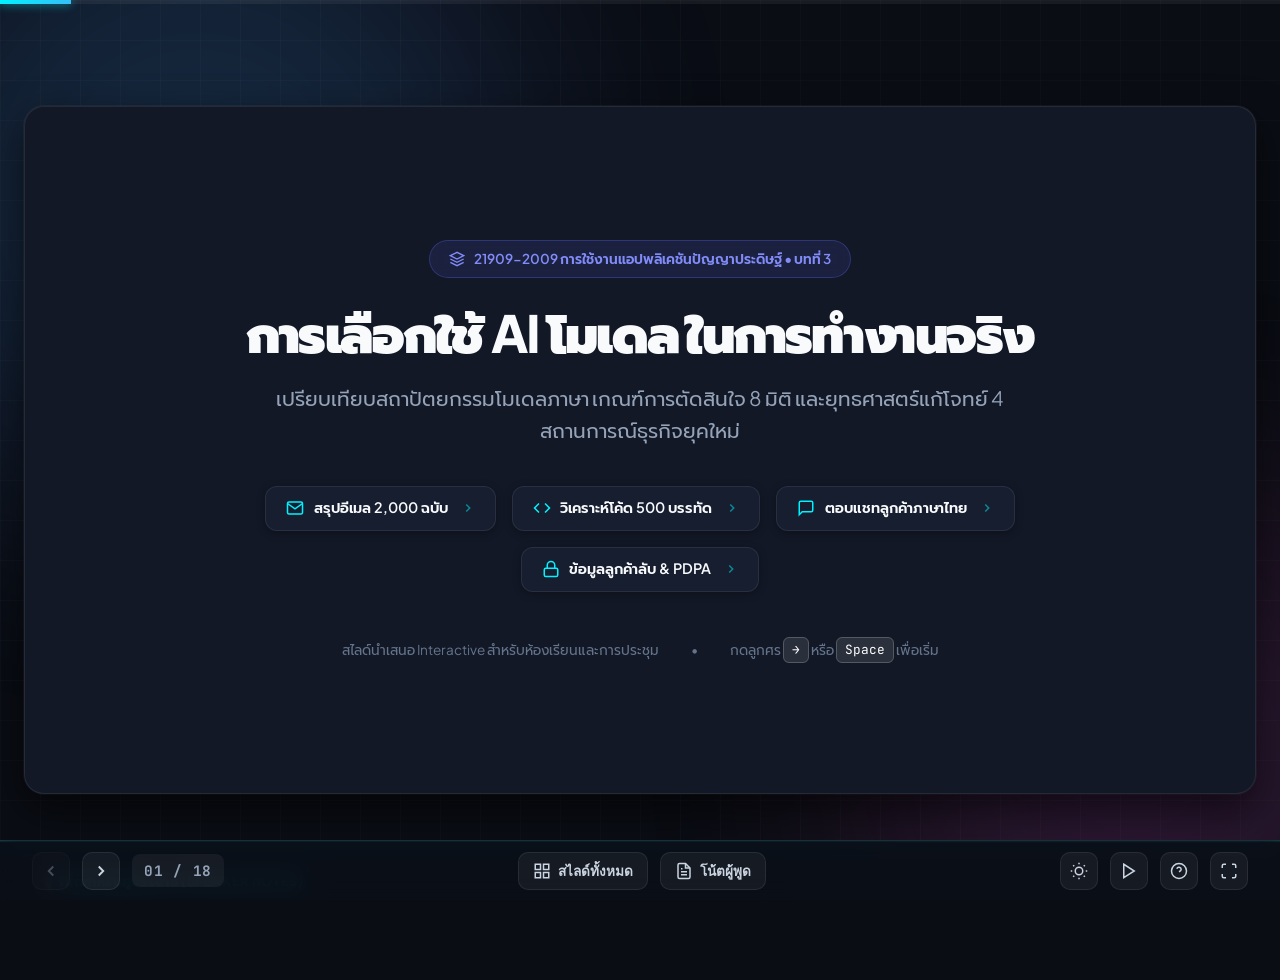
==== presentation_single_file.html @ 1f78af84 "Add files via upload" ====
﻿<!DOCTYPE html>
<html lang="th">
<head>
  <meta charset="UTF-8">
  <meta name="viewport" content="width=device-width, initial-scale=1.0">
  <title>การเลือกใช้ AI ในการทำงานจริง & สถาปัตยกรรมโมเดลภาษา | Interactive Presentation</title>
  
  <!-- Google Fonts: Plus Jakarta Sans, Prompt, Sarabun & JetBrains Mono -->
  <link rel="preconnect" href="https://fonts.googleapis.com">
  <link rel="preconnect" href="https://fonts.gstatic.com" crossorigin>
  <link href="https://fonts.googleapis.com/css2?family=JetBrains+Mono:wght@400;600;700&family=Plus+Jakarta+Sans:wght@400;500;600;700;800;900&family=Prompt:wght@300;400;500;600;700&family=Sarabun:wght@300;400;500;600;700&display=swap" rel="stylesheet">
  
  <!-- Stylesheet -->
  <style>
/* ==========================================================================
   Web Presentation: การเลือกใช้ AI ตามหลักการในสไลด์ & 4 สถานการณ์จริง
   Professional Modern UI/UX - 16:9 Aspect Ratio Presentation Engine
   ========================================================================== */

:root {
  /* Color Palette - Modern AI Tech / Obsidian Slate */
  --bg-primary: #0a0d14;
  --bg-surface: #121826;
  --bg-card: rgba(26, 34, 53, 0.7);
  --bg-card-hover: rgba(38, 48, 74, 0.85);
  --bg-glass: rgba(18, 24, 38, 0.75);
  --border-color: rgba(255, 255, 255, 0.08);
  --border-hover: rgba(56, 189, 248, 0.35);

  /* Brand Accents */
  --accent-cyan: #00f2fe;
  --accent-blue: #38bdf8;
  --accent-indigo: #6366f1;
  --accent-purple: #a855f7;
  --accent-emerald: #10b981;
  --accent-amber: #f59e0b;
  --accent-rose: #f43f5e;

  /* Gradients */
  --grad-cyan-blue: linear-gradient(135deg, #00f2fe 0%, #38bdf8 100%);
  --grad-blue-purple: linear-gradient(135deg, #38bdf8 0%, #a855f7 100%);
  --grad-purple-rose: linear-gradient(135deg, #a855f7 0%, #f43f5e 100%);
  --grad-emerald-cyan: linear-gradient(135deg, #10b981 0%, #00f2fe 100%);
  --grad-amber-rose: linear-gradient(135deg, #f59e0b 0%, #f43f5e 100%);

  /* Typography */
  --font-sans: 'Plus Jakarta Sans', 'Prompt', 'Sarabun', 'Leelawadee UI', -apple-system, BlinkMacSystemFont, 'Segoe UI', Roboto, sans-serif;
  --font-mono: 'JetBrains Mono', 'Fira Code', 'Cascadia Code', Consolas, monospace;

  /* Text Colors */
  --text-main: #f8fafc;
  --text-muted: #94a3b8;
  --text-dim: #64748b;
  --text-inverse: #0f172a;

  /* Shadows */
  --shadow-sm: 0 2px 8px rgba(0, 0, 0, 0.3);
  --shadow-md: 0 8px 24px rgba(0, 0, 0, 0.4);
  --shadow-lg: 0 16px 40px rgba(0, 0, 0, 0.6);
  --glow-cyan: 0 0 30px rgba(0, 242, 254, 0.25);
  --glow-purple: 0 0 30px rgba(168, 85, 247, 0.25);

  /* Transitions */
  --trans-fast: 0.18s ease;
  --trans-normal: 0.3s cubic-bezier(0.16, 1, 0.3, 1);
  --trans-slide: 0.5s cubic-bezier(0.2, 0.8, 0.2, 1);

  /* Dimensions */
  --slide-max-width: 1440px;
  --slide-aspect-ratio: 16 / 9;
}

/* Light Theme Variables (Optional / Adaptable) */
[data-theme="light"] {
  --bg-primary: #f1f5f9;
  --bg-surface: #ffffff;
  --bg-card: rgba(255, 255, 255, 0.85);
  --bg-card-hover: rgba(248, 250, 252, 1);
  --bg-glass: rgba(255, 255, 255, 0.9);
  --border-color: rgba(0, 0, 0, 0.08);
  --border-hover: rgba(14, 165, 233, 0.5);
  --text-main: #0f172a;
  --text-muted: #475569;
  --text-dim: #94a3b8;
  --text-inverse: #ffffff;
  --shadow-md: 0 8px 24px rgba(15, 23, 42, 0.08);
}

/* Base Reset */
*, *::before, *::after {
  box-sizing: border-box;
  margin: 0;
  padding: 0;
}

html, body {
  width: 100%;
  height: 100%;
  overflow: hidden;
  background-color: var(--bg-primary);
  color: var(--text-main);
  font-family: var(--font-sans);
  line-height: 1.5;
  -webkit-font-smoothing: antialiased;
  -moz-osx-font-smoothing: grayscale;
}

/* Background Ambient Glow & Grid */
.bg-ambient {
  position: fixed;
  inset: 0;
  pointer-events: none;
  z-index: 0;
  overflow: hidden;
}

.ambient-orb {
  position: absolute;
  border-radius: 50%;
  filter: blur(120px);
  opacity: 0.18;
  animation: floatOrb 25s infinite alternate ease-in-out;
}

.ambient-orb-1 {
  width: 650px;
  height: 650px;
  background: radial-gradient(circle, #38bdf8, #6366f1);
  top: -15%;
  left: -10%;
}

.ambient-orb-2 {
  width: 550px;
  height: 550px;
  background: radial-gradient(circle, #a855f7, #f43f5e);
  bottom: -15%;
  right: -10%;
  animation-delay: -10s;
}

.bg-grid-overlay {
  position: absolute;
  inset: 0;
  background-size: 40px 40px;
  background-image: 
    linear-gradient(to right, rgba(255, 255, 255, 0.02) 1px, transparent 1px),
    linear-gradient(to bottom, rgba(255, 255, 255, 0.02) 1px, transparent 1px);
}

@keyframes floatOrb {
  0% { transform: translate(0, 0) scale(1); }
  50% { transform: translate(60px, 40px) scale(1.08); }
  100% { transform: translate(-40px, 60px) scale(0.95); }
}

/* Top Progress Bar */
.presentation-progress-container {
  position: fixed;
  top: 0;
  left: 0;
  right: 0;
  height: 4px;
  background: rgba(255, 255, 255, 0.06);
  z-index: 100;
}

.presentation-progress-bar {
  height: 100%;
  width: 0%;
  background: var(--grad-cyan-blue);
  box-shadow: 0 0 10px rgba(0, 242, 254, 0.7);
  transition: width var(--trans-slide);
}

/* Presentation Container (16:9 Viewport Fitting) */
.presentation-viewport {
  position: relative;
  width: 100vw;
  height: 100vh;
  display: flex;
  align-items: center;
  justify-content: center;
  z-index: 10;
  padding: 1.5rem;
}

.slides-wrapper {
  position: relative;
  width: min(100%, calc((100vh - 3.5rem) * 16 / 9));
  max-width: var(--slide-max-width);
  height: min(100%, calc((100vw - 3.5rem) * 9 / 16));
  aspect-ratio: var(--slide-aspect-ratio);
  background: var(--bg-surface);
  border: 1px solid var(--border-color);
  border-radius: 20px;
  box-shadow: var(--shadow-lg), 0 0 0 1px rgba(255, 255, 255, 0.05);
  overflow: hidden;
  display: flex;
  flex-direction: column;
}

/* Slide Base Style */
.slide {
  position: absolute;
  inset: 0;
  padding: 3rem 4rem 4.5rem;
  display: flex;
  flex-direction: column;
  opacity: 0;
  visibility: hidden;
  transform: translateX(50px) scale(0.98);
  transition: opacity var(--trans-slide), transform var(--trans-slide), visibility var(--trans-slide);
  overflow-y: auto;
  overflow-x: hidden;
}

.slide::-webkit-scrollbar {
  width: 6px;
}
.slide::-webkit-scrollbar-thumb {
  background: rgba(255, 255, 255, 0.15);
  border-radius: 4px;
}

.slide.active {
  opacity: 1;
  visibility: visible;
  transform: translateX(0) scale(1);
  z-index: 5;
}

.slide.prev {
  opacity: 0;
  visibility: hidden;
  transform: translateX(-50px) scale(0.98);
}

/* Slide Header & Titles */
.slide-header {
  margin-bottom: 2rem;
  display: flex;
  align-items: flex-start;
  justify-content: space-between;
  gap: 1.5rem;
  position: relative;
  flex-shrink: 0;
}

.slide-badge-category {
  display: inline-flex;
  align-items: center;
  gap: 0.5rem;
  padding: 0.35rem 0.85rem;
  background: rgba(56, 189, 248, 0.1);
  border: 1px solid rgba(56, 189, 248, 0.25);
  border-radius: 9999px;
  color: var(--accent-cyan);
  font-size: 0.78rem;
  font-weight: 600;
  letter-spacing: 0.05em;
  text-transform: uppercase;
  margin-bottom: 0.6rem;
}

.slide-title {
  font-size: 2.1rem;
  font-weight: 800;
  letter-spacing: -0.02em;
  color: #ffffff;
  line-height: 1.25;
}

.slide-title .gradient-text {
  background: var(--grad-cyan-blue);
  -webkit-background-clip: text;
  -webkit-text-fill-color: transparent;
}

.slide-subtitle {
  font-size: 1rem;
  color: var(--text-muted);
  margin-top: 0.4rem;
  font-weight: 400;
}

.slide-body {
  flex: 1;
  display: flex;
  flex-direction: column;
  justify-content: center;
  position: relative;
  min-height: 0;
}

/* ==========================================================================
   Slide 1: Hero / Title Slide
   ========================================================================== */
.slide-hero {
  justify-content: center;
  align-items: center;
  text-align: center;
  padding: 4rem;
}

.hero-pill-badge {
  display: inline-flex;
  align-items: center;
  gap: 0.6rem;
  padding: 0.5rem 1.2rem;
  background: rgba(99, 102, 241, 0.12);
  border: 1px solid rgba(99, 102, 241, 0.3);
  border-radius: 9999px;
  color: #818cf8;
  font-size: 0.85rem;
  font-weight: 600;
  margin-bottom: 1.5rem;
  backdrop-filter: blur(8px);
}

.hero-title {
  font-size: 3.2rem;
  font-weight: 900;
  line-height: 1.18;
  letter-spacing: -0.03em;
  margin-bottom: 1.2rem;
  max-width: 950px;
}

.hero-subtitle {
  font-size: 1.25rem;
  color: var(--text-muted);
  max-width: 780px;
  margin-bottom: 2.5rem;
  line-height: 1.6;
}

.hero-scenarios-strip {
  display: flex;
  flex-wrap: wrap;
  justify-content: center;
  gap: 1rem;
  margin-bottom: 3rem;
  max-width: 900px;
}

.hero-scenario-chip {
  display: flex;
  align-items: center;
  gap: 0.6rem;
  padding: 0.65rem 1.25rem;
  background: var(--bg-card);
  border: 1px solid var(--border-color);
  border-radius: 12px;
  font-family: inherit;
  font-size: 0.9rem;
  font-weight: 600;
  color: var(--text-main);
  box-shadow: var(--shadow-sm);
  transition: all var(--trans-fast);
  cursor: pointer;
  text-decoration: none;
  outline: none;
}

.hero-scenario-chip:hover {
  transform: translateY(-3px);
  border-color: var(--accent-cyan);
  box-shadow: var(--shadow-md), 0 0 20px rgba(56, 189, 248, 0.25);
  background: var(--bg-card-hover);
}

.hero-scenario-chip:active {
  transform: translateY(-1px) scale(0.98);
}

.hero-scenario-chip svg {
  width: 18px;
  height: 18px;
  color: var(--accent-cyan);
  flex-shrink: 0;
}

.hero-scenario-chip .chip-arrow {
  width: 14px;
  height: 14px;
  opacity: 0.5;
  transition: transform var(--trans-fast), opacity var(--trans-fast);
  margin-left: 0.2rem;
}

.hero-scenario-chip:hover .chip-arrow {
  opacity: 1;
  transform: translateX(3px);
}

.hero-meta {
  display: flex;
  align-items: center;
  gap: 2rem;
  font-size: 0.85rem;
  color: var(--text-dim);
}

/* ==========================================================================
   Slide 2: Practitioner Dilemma
   ========================================================================== */
.dilemma-grid {
  display: grid;
  grid-template-columns: 1fr 1fr;
  gap: 2rem;
  align-items: stretch;
}

.dilemma-card {
  background: var(--bg-card);
  border: 1px solid var(--border-color);
  border-radius: 16px;
  padding: 2rem;
  display: flex;
  flex-direction: column;
  justify-content: space-between;
}

.dilemma-quote-box {
  background: linear-gradient(145deg, rgba(30, 41, 59, 0.7), rgba(15, 23, 42, 0.9));
  border-left: 4px solid var(--accent-cyan);
  padding: 1.5rem 1.8rem;
  border-radius: 0 14px 14px 0;
  margin: 1rem 0;
  font-size: 1.15rem;
  font-weight: 500;
  color: #e2e8f0;
  font-style: italic;
}

.risk-list {
  display: flex;
  flex-direction: column;
  gap: 1rem;
}

.risk-item {
  display: flex;
  align-items: flex-start;
  gap: 1rem;
  padding: 0.85rem 1rem;
  background: rgba(244, 63, 94, 0.08);
  border: 1px solid rgba(244, 63, 94, 0.2);
  border-radius: 12px;
}

.risk-item .risk-icon {
  color: var(--accent-rose);
  font-size: 1.25rem;
  flex-shrink: 0;
}

/* ==========================================================================
   Slide 3: 4 Challenge Cards Grid
   ========================================================================== */
.challenges-grid {
  display: grid;
  grid-template-columns: repeat(4, 1fr);
  gap: 1.25rem;
  height: 100%;
}

.challenge-card {
  background: var(--bg-card);
  border: 1px solid var(--border-color);
  border-radius: 16px;
  padding: 1.6rem 1.4rem;
  display: flex;
  flex-direction: column;
  position: relative;
  overflow: hidden;
  transition: all var(--trans-normal);
  cursor: pointer;
}

.challenge-card::before {
  content: '';
  position: absolute;
  top: 0;
  left: 0;
  right: 0;
  height: 4px;
}

.challenge-card.c-email::before { background: var(--grad-cyan-blue); }
.challenge-card.c-code::before { background: var(--grad-purple-rose); }
.challenge-card.c-thai::before { background: var(--grad-emerald-cyan); }
.challenge-card.c-secret::before { background: var(--grad-amber-rose); }

.challenge-card:hover {
  transform: translateY(-6px);
  border-color: var(--border-hover);
  box-shadow: var(--shadow-md);
}

.challenge-icon-box {
  width: 48px;
  height: 48px;
  border-radius: 12px;
  display: flex;
  align-items: center;
  justify-content: center;
  margin-bottom: 1.2rem;
}

.c-email .challenge-icon-box { background: rgba(56, 189, 248, 0.15); color: var(--accent-cyan); }
.c-code .challenge-icon-box { background: rgba(168, 85, 247, 0.15); color: var(--accent-purple); }
.c-thai .challenge-icon-box { background: rgba(16, 185, 129, 0.15); color: var(--accent-emerald); }
.c-secret .challenge-icon-box { background: rgba(245, 158, 11, 0.15); color: var(--accent-amber); }

.challenge-num {
  font-size: 0.75rem;
  font-weight: 700;
  letter-spacing: 0.1em;
  color: var(--text-dim);
  text-transform: uppercase;
  margin-bottom: 0.3rem;
}

.challenge-title {
  font-size: 1.2rem;
  font-weight: 700;
  color: #ffffff;
  margin-bottom: 0.8rem;
  line-height: 1.35;
}

.challenge-body-text {
  font-size: 0.88rem;
  color: var(--text-muted);
  line-height: 1.5;
  margin-bottom: 1.2rem;
  flex: 1;
}

.challenge-tags {
  display: flex;
  flex-wrap: wrap;
  gap: 0.4rem;
}

.tag-badge {
  font-size: 0.72rem;
  padding: 0.25rem 0.6rem;
  border-radius: 6px;
  background: rgba(255, 255, 255, 0.05);
  color: #cbd5e1;
  font-weight: 500;
}

/* ==========================================================================
   Slide 4 & 7: Market Map & Table
   ========================================================================== */
.table-container {
  width: 100%;
  background: var(--bg-card);
  border: 1px solid var(--border-color);
  border-radius: 16px;
  overflow: hidden;
  box-shadow: var(--shadow-sm);
}

.presentation-table {
  width: 100%;
  border-collapse: collapse;
  text-align: left;
  font-size: 0.92rem;
}

.presentation-table th {
  background: rgba(15, 23, 42, 0.95);
  color: var(--text-muted);
  font-weight: 600;
  padding: 1rem 1.4rem;
  border-bottom: 1px solid var(--border-color);
  text-transform: uppercase;
  font-size: 0.78rem;
  letter-spacing: 0.05em;
}

.presentation-table td {
  padding: 0.95rem 1.4rem;
  border-bottom: 1px solid rgba(255, 255, 255, 0.04);
  color: #cbd5e1;
}

.presentation-table tr:last-child td {
  border-bottom: none;
}

.presentation-table tr:hover td {
  background: rgba(255, 255, 255, 0.02);
}

.provider-cell {
  display: flex;
  align-items: center;
  gap: 0.75rem;
  font-weight: 700;
  color: #ffffff;
}

.provider-badge {
  padding: 0.2rem 0.55rem;
  border-radius: 6px;
  font-size: 0.75rem;
  font-weight: 600;
}

/* ==========================================================================
   Slide 5: Open vs Closed Models
   ========================================================================== */
.vs-grid {
  display: grid;
  grid-template-columns: 1fr 1fr;
  gap: 2rem;
}

.vs-card {
  background: var(--bg-card);
  border: 1px solid var(--border-color);
  border-radius: 16px;
  padding: 2rem;
  display: flex;
  flex-direction: column;
  position: relative;
}

.vs-card.closed {
  border-top: 4px solid var(--accent-blue);
}

.vs-card.open {
  border-top: 4px solid var(--accent-emerald);
}

.vs-card-header {
  display: flex;
  align-items: center;
  justify-content: space-between;
  margin-bottom: 1.5rem;
}

.vs-card-title {
  font-size: 1.4rem;
  font-weight: 700;
  color: #ffffff;
}

.vs-card-desc {
  font-size: 0.92rem;
  color: var(--text-muted);
  margin-bottom: 1.5rem;
  line-height: 1.5;
}

.feature-list {
  display: flex;
  flex-direction: column;
  gap: 0.8rem;
  margin-bottom: 1.5rem;
}

.feature-item {
  display: flex;
  align-items: flex-start;
  gap: 0.75rem;
  font-size: 0.88rem;
  color: #cbd5e1;
}

.feature-item.pro svg { color: var(--accent-emerald); }
.feature-item.con svg { color: var(--accent-rose); }

/* ==========================================================================
   Slide 6: 3-Tier Strategy
   ========================================================================== */
.tiers-container {
  display: grid;
  grid-template-columns: repeat(3, 1fr);
  gap: 1.5rem;
  margin-bottom: 1.5rem;
}

.tier-card {
  background: var(--bg-card);
  border: 1px solid var(--border-color);
  border-radius: 16px;
  padding: 1.8rem 1.5rem;
  display: flex;
  flex-direction: column;
  position: relative;
  transition: transform var(--trans-normal);
}

.tier-card:hover {
  transform: translateY(-4px);
  border-color: var(--border-hover);
}

.tier-badge {
  display: inline-block;
  align-self: flex-start;
  padding: 0.3rem 0.8rem;
  border-radius: 9999px;
  font-size: 0.78rem;
  font-weight: 700;
  margin-bottom: 1rem;
}

.tier-flagship .tier-badge { background: rgba(244, 63, 94, 0.15); color: var(--accent-rose); border: 1px solid rgba(244, 63, 94, 0.3); }
.tier-balanced .tier-badge { background: rgba(56, 189, 248, 0.15); color: var(--accent-blue); border: 1px solid rgba(56, 189, 248, 0.3); }
.tier-fast .tier-badge { background: rgba(16, 185, 129, 0.15); color: var(--accent-emerald); border: 1px solid rgba(16, 185, 129, 0.3); }

.tier-name {
  font-size: 1.35rem;
  font-weight: 800;
  color: #ffffff;
  margin-bottom: 0.6rem;
}

.tier-target {
  font-size: 0.9rem;
  color: var(--text-muted);
  margin-bottom: 1.2rem;
  line-height: 1.4;
}

.tier-metric-box {
  background: rgba(0, 0, 0, 0.25);
  border-radius: 10px;
  padding: 0.85rem;
  margin-bottom: 1rem;
  font-size: 0.82rem;
}

.tier-metric-row {
  display: flex;
  justify-content: space-between;
  margin-bottom: 0.4rem;
}
.tier-metric-row:last-child { margin-bottom: 0; }
.tier-metric-row .label { color: var(--text-dim); }
.tier-metric-row .val { font-weight: 600; color: #ffffff; }

.golden-rule-banner {
  background: linear-gradient(90deg, rgba(56, 189, 248, 0.1), rgba(168, 85, 247, 0.1));
  border: 1px solid rgba(56, 189, 248, 0.3);
  border-radius: 12px;
  padding: 1.1rem 1.6rem;
  display: flex;
  align-items: center;
  justify-content: space-between;
  gap: 1.5rem;
}

.golden-rule-text {
  font-size: 1.05rem;
  font-weight: 600;
  color: #ffffff;
}

.golden-rule-stat {
  display: flex;
  align-items: center;
  gap: 0.6rem;
  font-size: 1.4rem;
  font-weight: 800;
  color: var(--accent-emerald);
}

/* ==========================================================================
   Slide 9: Transformer Architecture & Thai Tokenizer
   ========================================================================== */
.arch-grid {
  display: grid;
  grid-template-columns: 1.1fr 0.9fr;
  gap: 2rem;
  align-items: center;
}

.arch-steps-container {
  display: flex;
  flex-direction: column;
  gap: 0.8rem;
}

.arch-step-item {
  display: flex;
  align-items: center;
  gap: 1.2rem;
  background: var(--bg-card);
  border: 1px solid var(--border-color);
  border-radius: 12px;
  padding: 0.9rem 1.2rem;
  transition: all var(--trans-fast);
}

.arch-step-item:hover {
  border-color: var(--accent-cyan);
  background: rgba(56, 189, 248, 0.05);
}

.arch-step-num {
  width: 32px;
  height: 32px;
  border-radius: 8px;
  background: rgba(56, 189, 248, 0.15);
  color: var(--accent-cyan);
  display: flex;
  align-items: center;
  justify-content: center;
  font-weight: 700;
  font-size: 0.85rem;
}

.arch-step-content h4 {
  font-size: 0.95rem;
  font-weight: 700;
  color: #ffffff;
}

.arch-step-content p {
  font-size: 0.82rem;
  color: var(--text-muted);
}

.tokenizer-demo-box {
  background: var(--bg-card);
  border: 1px solid var(--border-color);
  border-radius: 16px;
  padding: 1.8rem;
  display: flex;
  flex-direction: column;
  gap: 1.2rem;
}

.token-visual-compare {
  display: flex;
  flex-direction: column;
  gap: 1rem;
}

.token-row {
  background: rgba(0, 0, 0, 0.3);
  border-radius: 10px;
  padding: 1rem;
}

.token-label {
  font-size: 0.8rem;
  font-weight: 600;
  color: var(--text-dim);
  margin-bottom: 0.5rem;
  display: flex;
  justify-content: space-between;
}

.token-chips {
  display: flex;
  flex-wrap: wrap;
  gap: 0.35rem;
}

.t-chip {
  padding: 0.25rem 0.55rem;
  border-radius: 6px;
  font-size: 0.82rem;
  font-family: var(--font-mono);
  font-weight: 600;
}

.t-en { background: rgba(56, 189, 248, 0.2); color: #7dd3fc; border: 1px solid rgba(56, 189, 248, 0.4); }
.t-th { background: rgba(244, 63, 94, 0.2); color: #fda4af; border: 1px solid rgba(244, 63, 94, 0.4); }

/* ==========================================================================
   Slide 10: MoE & Reasoning
   ========================================================================== */
.tech-duo-grid {
  display: grid;
  grid-template-columns: 1fr 1fr;
  gap: 2rem;
}

.tech-duo-card {
  background: var(--bg-card);
  border: 1px solid var(--border-color);
  border-radius: 16px;
  padding: 2rem;
  display: flex;
  flex-direction: column;
}

.tech-duo-title {
  display: flex;
  align-items: center;
  gap: 0.75rem;
  font-size: 1.3rem;
  font-weight: 700;
  color: #ffffff;
  margin-bottom: 0.8rem;
}

.tech-duo-desc {
  font-size: 0.9rem;
  color: var(--text-muted);
  line-height: 1.5;
  margin-bottom: 1.5rem;
}

.moe-diagram {
  background: rgba(0, 0, 0, 0.3);
  border-radius: 12px;
  padding: 1.2rem;
  display: flex;
  flex-direction: column;
  align-items: center;
  gap: 0.8rem;
  margin-bottom: 1.2rem;
}

.expert-pool {
  display: grid;
  grid-template-columns: repeat(4, 1fr);
  gap: 0.6rem;
  width: 100%;
}

.expert-node {
  background: rgba(255, 255, 255, 0.05);
  border: 1px solid var(--border-color);
  border-radius: 8px;
  padding: 0.6rem;
  text-align: center;
  font-size: 0.75rem;
  color: var(--text-muted);
  transition: all var(--trans-fast);
}

.expert-node.active-expert {
  background: rgba(16, 185, 129, 0.2);
  border-color: var(--accent-emerald);
  color: #6ee7b7;
  font-weight: 700;
}

/* ==========================================================================
   Slide 11: 8 Evaluation Criteria Grid
   ========================================================================== */
.criteria-8-grid {
  display: grid;
  grid-template-columns: repeat(4, 1fr);
  gap: 1.1rem;
}

.criteria-card {
  background: var(--bg-card);
  border: 1px solid var(--border-color);
  border-radius: 14px;
  padding: 1.3rem;
  display: flex;
  flex-direction: column;
  transition: all var(--trans-fast);
}

.criteria-card:hover {
  transform: translateY(-3px);
  border-color: var(--accent-cyan);
}

.criteria-header {
  display: flex;
  align-items: center;
  gap: 0.6rem;
  margin-bottom: 0.6rem;
}

.criteria-num {
  width: 24px;
  height: 24px;
  border-radius: 6px;
  background: var(--grad-cyan-blue);
  color: var(--text-inverse);
  display: flex;
  align-items: center;
  justify-content: center;
  font-size: 0.75rem;
  font-weight: 800;
  flex-shrink: 0;
}

.criteria-title {
  font-size: 0.95rem;
  font-weight: 700;
  color: #ffffff;
}

.criteria-detail {
  font-size: 0.82rem;
  color: var(--text-muted);
  line-height: 1.45;
}

/* ==========================================================================
   Slides 12 - 15: Deep Dive Solution Slides (The 4 Challenges)
   ========================================================================== */
.solution-layout {
  display: grid;
  grid-template-columns: 1fr 1fr;
  gap: 2rem;
  height: 100%;
  align-items: stretch;
}

.solution-left-card {
  background: var(--bg-card);
  border: 1px solid var(--border-color);
  border-radius: 18px;
  padding: 2.2rem;
  display: flex;
  flex-direction: column;
  justify-content: space-between;
}

.solution-right-card {
  background: rgba(18, 24, 38, 0.85);
  border: 1px solid var(--border-color);
  border-radius: 18px;
  padding: 2.2rem;
  display: flex;
  flex-direction: column;
  justify-content: space-between;
}

.challenge-problem-box {
  background: rgba(244, 63, 94, 0.08);
  border-left: 4px solid var(--accent-rose);
  padding: 1rem 1.25rem;
  border-radius: 0 10px 10px 0;
  margin-bottom: 1.5rem;
  font-size: 0.92rem;
  color: #fda4af;
}

.winner-recommendation-box {
  background: linear-gradient(135deg, rgba(16, 185, 129, 0.12), rgba(6, 78, 59, 0.2));
  border: 1px solid rgba(16, 185, 129, 0.35);
  border-radius: 14px;
  padding: 1.4rem;
  margin-bottom: 1.5rem;
}

.winner-header {
  display: flex;
  align-items: center;
  justify-content: space-between;
  margin-bottom: 0.5rem;
}

.winner-badge {
  background: var(--accent-emerald);
  color: #022c22;
  font-size: 0.72rem;
  font-weight: 800;
  padding: 0.2rem 0.6rem;
  border-radius: 4px;
  letter-spacing: 0.05em;
  text-transform: uppercase;
}

.winner-model-name {
  font-size: 1.45rem;
  font-weight: 800;
  color: #ffffff;
}

.solution-criteria-checks {
  display: flex;
  flex-direction: column;
  gap: 0.75rem;
}

.crit-check-item {
  display: flex;
  align-items: flex-start;
  gap: 0.75rem;
  font-size: 0.88rem;
  color: #cbd5e1;
}

.crit-check-item svg {
  color: var(--accent-emerald);
  flex-shrink: 0;
  margin-top: 0.15rem;
}

.cost-comparison-visual {
  background: rgba(0, 0, 0, 0.3);
  border-radius: 14px;
  padding: 1.2rem;
  display: flex;
  flex-direction: column;
  gap: 1rem;
}

.cost-bar-row {
  display: flex;
  flex-direction: column;
  gap: 0.35rem;
}

.cost-bar-header {
  display: flex;
  justify-content: space-between;
  font-size: 0.82rem;
}

.cost-bar-track {
  width: 100%;
  height: 20px;
  background: rgba(255, 255, 255, 0.05);
  border-radius: 6px;
  overflow: hidden;
}

.cost-bar-fill {
  height: 100%;
  border-radius: 6px;
  transition: width 1s cubic-bezier(0.16, 1, 0.3, 1);
}

.cost-bar-fill.bar-flagship { background: var(--grad-amber-rose); width: 100%; }
.cost-bar-fill.bar-balanced { background: var(--grad-cyan-blue); width: 20%; }
.cost-bar-fill.bar-fast { background: var(--grad-emerald-cyan); width: 1.5%; }

/* ==========================================================================
   Slide 16: Interactive Simulator & Live Calculator
   ========================================================================== */
.simulator-wrapper {
  display: grid;
  grid-template-columns: 1fr 1fr;
  gap: 2rem;
  height: 100%;
}

.sim-control-panel {
  background: var(--bg-card);
  border: 1px solid var(--border-color);
  border-radius: 16px;
  padding: 2rem;
  display: flex;
  flex-direction: column;
  gap: 1.4rem;
}

.sim-group-label {
  font-size: 0.85rem;
  font-weight: 700;
  color: var(--text-dim);
  text-transform: uppercase;
  letter-spacing: 0.05em;
  margin-bottom: 0.5rem;
}

.sim-btn-grid {
  display: grid;
  grid-template-columns: 1fr 1fr;
  gap: 0.6rem;
}

.sim-scenario-btn {
  padding: 0.75rem 1rem;
  background: rgba(255, 255, 255, 0.04);
  border: 1px solid var(--border-color);
  border-radius: 10px;
  color: #e2e8f0;
  font-family: var(--font-sans);
  font-size: 0.85rem;
  font-weight: 600;
  cursor: pointer;
  transition: all var(--trans-fast);
  text-align: left;
  display: flex;
  align-items: center;
  gap: 0.6rem;
}

.sim-scenario-btn:hover {
  background: rgba(255, 255, 255, 0.08);
  border-color: var(--accent-cyan);
}

.sim-scenario-btn.active {
  background: rgba(56, 189, 248, 0.15);
  border-color: var(--accent-cyan);
  color: #ffffff;
  box-shadow: 0 0 15px rgba(56, 189, 248, 0.2);
}

.sim-slider-row {
  display: flex;
  flex-direction: column;
  gap: 0.5rem;
}

.sim-slider-header {
  display: flex;
  justify-content: space-between;
  font-size: 0.85rem;
  color: #cbd5e1;
}

.sim-range-input {
  width: 100%;
  accent-color: var(--accent-cyan);
  cursor: pointer;
}

.sim-result-panel {
  background: var(--bg-card);
  border: 1px solid var(--border-color);
  border-radius: 16px;
  padding: 2rem;
  display: flex;
  flex-direction: column;
  justify-content: space-between;
}

.sim-rec-box {
  background: rgba(0, 0, 0, 0.35);
  border: 1px solid rgba(56, 189, 248, 0.3);
  border-radius: 12px;
  padding: 1.4rem;
}

.sim-rec-title {
  font-size: 1.4rem;
  font-weight: 800;
  color: var(--accent-cyan);
  margin-bottom: 0.5rem;
}

.sim-rec-reason {
  font-size: 0.9rem;
  color: #cbd5e1;
  line-height: 1.5;
}

.sim-cost-table {
  width: 100%;
  border-collapse: collapse;
  margin-top: 1rem;
}

.sim-cost-table td {
  padding: 0.5rem 0;
  font-size: 0.85rem;
  border-bottom: 1px solid rgba(255, 255, 255, 0.05);
}

.sim-cost-table tr:last-child td { border-bottom: none; }
.sim-cost-table .val-col { text-align: right; font-weight: 700; font-family: var(--font-mono); }

/* ==========================================================================
   Slide 17: Benchmark Literacy & 5-Prompt Test
   ========================================================================== */
.benchmark-layout {
  display: grid;
  grid-template-columns: 1fr 1fr;
  gap: 2rem;
}

.traps-list {
  display: flex;
  flex-direction: column;
  gap: 0.75rem;
}

.trap-item {
  display: flex;
  align-items: flex-start;
  gap: 0.9rem;
  padding: 0.85rem 1rem;
  background: rgba(244, 63, 94, 0.06);
  border: 1px solid rgba(244, 63, 94, 0.18);
  border-radius: 10px;
}

.trap-badge {
  font-size: 0.75rem;
  font-weight: 700;
  color: var(--accent-rose);
  padding: 0.15rem 0.45rem;
  background: rgba(244, 63, 94, 0.15);
  border-radius: 4px;
  flex-shrink: 0;
}

.five-prompt-test-box {
  background: var(--bg-card);
  border: 1px solid var(--border-color);
  border-radius: 16px;
  padding: 1.8rem;
  display: flex;
  flex-direction: column;
  gap: 1rem;
}

.prompt-step-item {
  display: flex;
  align-items: center;
  gap: 1rem;
  padding: 0.7rem 0.9rem;
  background: rgba(255, 255, 255, 0.03);
  border-radius: 8px;
  font-size: 0.88rem;
  color: #cbd5e1;
}

.step-num-pill {
  width: 26px;
  height: 26px;
  border-radius: 50%;
  background: var(--grad-emerald-cyan);
  color: #022c22;
  font-weight: 800;
  display: flex;
  align-items: center;
  justify-content: center;
  font-size: 0.78rem;
  flex-shrink: 0;
}

/* ==========================================================================
   Slide 18: Summary & Decision Tree
   ========================================================================== */
.decision-matrix-card {
  background: var(--bg-card);
  border: 1px solid var(--border-color);
  border-radius: 16px;
  padding: 2rem;
  display: flex;
  flex-direction: column;
  gap: 1.5rem;
}

.summary-takeaways-grid {
  display: grid;
  grid-template-columns: repeat(4, 1fr);
  gap: 1.2rem;
}

.takeaway-card {
  background: rgba(0, 0, 0, 0.25);
  border-left: 3px solid var(--accent-cyan);
  border-radius: 0 10px 10px 0;
  padding: 1rem;
  display: flex;
  flex-direction: column;
  gap: 0.4rem;
}

.takeaway-card h4 {
  font-size: 0.92rem;
  color: #ffffff;
  font-weight: 700;
}

.takeaway-card p {
  font-size: 0.8rem;
  color: var(--text-muted);
  line-height: 1.4;
}

/* ==========================================================================
   Slide 19: Q&A Slide
   ========================================================================== */
.qa-wrapper {
  text-align: center;
  max-width: 850px;
  margin: 0 auto;
  display: flex;
  flex-direction: column;
  align-items: center;
  gap: 2rem;
}

.qa-giant-title {
  font-size: 4rem;
  font-weight: 900;
  background: var(--grad-cyan-blue);
  -webkit-background-clip: text;
  -webkit-text-fill-color: transparent;
  line-height: 1;
}

.qa-questions-grid {
  display: grid;
  grid-template-columns: 1fr;
  gap: 1rem;
  width: 100%;
  text-align: left;
}

.qa-card-prompt {
  background: var(--bg-card);
  border: 1px solid var(--border-color);
  border-radius: 12px;
  padding: 1.2rem 1.6rem;
  display: flex;
  align-items: center;
  gap: 1.2rem;
  font-size: 1rem;
  color: #e2e8f0;
}

.qa-card-prompt svg {
  color: var(--accent-cyan);
  flex-shrink: 0;
}

/* ==========================================================================
   Bottom Presentation Navigation Toolbar
   ========================================================================== */
.presentation-toolbar {
  position: absolute;
  bottom: 0;
  left: 0;
  right: 0;
  height: 60px;
  background: rgba(10, 13, 20, 0.85);
  backdrop-filter: blur(12px);
  border-top: 1px solid var(--border-color);
  display: flex;
  align-items: center;
  justify-content: space-between;
  padding: 0 2rem;
  z-index: 50;
}

.toolbar-left, .toolbar-right, .toolbar-center {
  display: flex;
  align-items: center;
  gap: 0.75rem;
}

.slide-counter {
  font-family: var(--font-mono);
  font-size: 0.9rem;
  font-weight: 700;
  color: var(--text-muted);
  letter-spacing: 0.05em;
  padding: 0.35rem 0.75rem;
  background: rgba(255, 255, 255, 0.05);
  border-radius: 8px;
}

.nav-btn {
  background: rgba(255, 255, 255, 0.05);
  border: 1px solid var(--border-color);
  color: #cbd5e1;
  width: 38px;
  height: 38px;
  border-radius: 10px;
  display: flex;
  align-items: center;
  justify-content: center;
  cursor: pointer;
  transition: all var(--trans-fast);
}

.nav-btn:hover:not(:disabled) {
  background: rgba(255, 255, 255, 0.12);
  border-color: var(--accent-cyan);
  color: #ffffff;
  transform: translateY(-1px);
}

.nav-btn:disabled {
  opacity: 0.3;
  cursor: not-allowed;
}

.nav-btn-text {
  width: auto;
  padding: 0 0.9rem;
  gap: 0.4rem;
  font-size: 0.85rem;
  font-weight: 600;
}

.nav-btn svg {
  width: 18px;
  height: 18px;
}

/* ==========================================================================
   Modals: Slide Overview & Speaker Notes & Shortcuts
   ========================================================================== */
.modal-overlay {
  position: fixed;
  inset: 0;
  background: rgba(0, 0, 0, 0.75);
  backdrop-filter: blur(8px);
  z-index: 200;
  display: flex;
  align-items: center;
  justify-content: center;
  opacity: 0;
  visibility: hidden;
  transition: opacity var(--trans-normal), visibility var(--trans-normal);
  padding: 2rem;
}

.modal-overlay.active {
  opacity: 1;
  visibility: visible;
}

.modal-card {
  background: var(--bg-surface);
  border: 1px solid var(--border-color);
  border-radius: 20px;
  max-width: 900px;
  width: 100%;
  max-height: 85vh;
  display: flex;
  flex-direction: column;
  box-shadow: var(--shadow-lg);
  overflow: hidden;
  transform: translateY(20px);
  transition: transform var(--trans-normal);
}

.modal-overlay.active .modal-card {
  transform: translateY(0);
}

.modal-header {
  padding: 1.5rem 2rem;
  border-bottom: 1px solid var(--border-color);
  display: flex;
  align-items: center;
  justify-content: space-between;
}

.modal-title {
  font-size: 1.25rem;
  font-weight: 800;
  color: #ffffff;
}

.modal-close-btn {
  background: none;
  border: none;
  color: var(--text-dim);
  cursor: pointer;
  padding: 0.5rem;
  border-radius: 8px;
  transition: color var(--trans-fast);
}

.modal-close-btn:hover { color: #ffffff; }

.modal-body {
  padding: 2rem;
  overflow-y: auto;
}

/* Slide Overview Grid inside Modal */
.overview-grid {
  display: grid;
  grid-template-columns: repeat(auto-fill, minmax(180px, 1fr));
  gap: 1rem;
}

.overview-thumb-item {
  background: var(--bg-card);
  border: 1px solid var(--border-color);
  border-radius: 10px;
  padding: 1rem;
  cursor: pointer;
  display: flex;
  flex-direction: column;
  gap: 0.5rem;
  transition: all var(--trans-fast);
}

.overview-thumb-item:hover {
  border-color: var(--accent-cyan);
  transform: translateY(-2px);
}

.overview-thumb-item.current {
  border-color: var(--accent-cyan);
  background: rgba(56, 189, 248, 0.12);
  box-shadow: 0 0 12px rgba(56, 189, 248, 0.2);
}

.overview-thumb-num {
  font-size: 0.75rem;
  font-weight: 700;
  color: var(--accent-cyan);
}

.overview-thumb-title {
  font-size: 0.85rem;
  font-weight: 600;
  color: #ffffff;
  line-height: 1.3;
}

/* Presenter Notes Drawer */
.speaker-notes-drawer {
  position: absolute;
  bottom: 60px;
  left: 0;
  right: 0;
  background: rgba(15, 23, 42, 0.96);
  backdrop-filter: blur(16px);
  border-top: 2px solid var(--accent-cyan);
  padding: 1.5rem 2.5rem;
  max-height: 220px;
  overflow-y: auto;
  transform: translateY(100%);
  transition: transform var(--trans-normal);
  z-index: 45;
}

.speaker-notes-drawer.open {
  transform: translateY(0);
}

.speaker-notes-header {
  display: flex;
  align-items: center;
  justify-content: space-between;
  margin-bottom: 0.75rem;
}

.speaker-notes-label {
  font-size: 0.8rem;
  font-weight: 700;
  text-transform: uppercase;
  letter-spacing: 0.05em;
  color: var(--accent-cyan);
}

.speaker-notes-content {
  font-size: 0.92rem;
  color: #e2e8f0;
  line-height: 1.6;
}

/* Keyboard Shortcut List */
.shortcut-list {
  display: grid;
  grid-template-columns: 1fr 1fr;
  gap: 1rem;
}

.shortcut-item {
  display: flex;
  align-items: center;
  justify-content: space-between;
  padding: 0.75rem 1rem;
  background: var(--bg-card);
  border-radius: 8px;
  font-size: 0.88rem;
}

kbd {
  background: rgba(255, 255, 255, 0.1);
  border: 1px solid rgba(255, 255, 255, 0.2);
  border-radius: 6px;
  padding: 0.2rem 0.5rem;
  font-family: var(--font-mono);
  font-size: 0.8rem;
  color: #ffffff;
}

/* Theme Toggle Icons */
.theme-icon-sun { display: block; }
.theme-icon-moon { display: none; }

[data-theme="light"] .theme-icon-sun { display: none; }
[data-theme="light"] .theme-icon-moon { display: block; }

/* ==========================================================================
   Comprehensive Light Theme Overrides
   ========================================================================== */
[data-theme="light"] {
  --bg-primary: #f4f6fa;
  --bg-surface: #ffffff;
  --bg-card: #f8fafc;
  --bg-card-hover: #ffffff;
  --bg-glass: rgba(255, 255, 255, 0.9);
  --border-color: rgba(0, 0, 0, 0.08);
  --border-hover: rgba(14, 165, 233, 0.5);
  --text-main: #0f172a;
  --text-muted: #475569;
  --text-dim: #64748b;
  --text-inverse: #ffffff;
  --shadow-sm: 0 2px 8px rgba(15, 23, 42, 0.05);
  --shadow-md: 0 8px 24px rgba(15, 23, 42, 0.08);
  --shadow-lg: 0 16px 40px rgba(15, 23, 42, 0.12);
}

[data-theme="light"] body {
  background-color: var(--bg-primary);
  color: var(--text-main);
}

[data-theme="light"] .ambient-orb {
  opacity: 0.1;
  filter: blur(140px);
}

[data-theme="light"] .bg-grid-overlay {
  background-image: 
    linear-gradient(to right, rgba(0, 0, 0, 0.035) 1px, transparent 1px),
    linear-gradient(to bottom, rgba(0, 0, 0, 0.035) 1px, transparent 1px);
}

[data-theme="light"] .slides-wrapper {
  background: #ffffff;
  border-color: rgba(0, 0, 0, 0.09);
  box-shadow: 0 20px 45px rgba(15, 23, 42, 0.09);
}

[data-theme="light"] .slide-title,
[data-theme="light"] .hero-title,
[data-theme="light"] .challenge-title,
[data-theme="light"] .vs-card-title,
[data-theme="light"] .tier-name,
[data-theme="light"] .tech-duo-title,
[data-theme="light"] .criteria-title,
[data-theme="light"] .winner-model-name,
[data-theme="light"] .modal-title,
[data-theme="light"] .arch-step-content h4,
[data-theme="light"] .takeaway-card h4,
[data-theme="light"] .provider-cell,
[data-theme="light"] .risk-item h4 {
  color: #0f172a !important;
}

[data-theme="light"] .slide-subtitle,
[data-theme="light"] .hero-subtitle,
[data-theme="light"] .challenge-body-text,
[data-theme="light"] .vs-card-desc,
[data-theme="light"] .tier-target,
[data-theme="light"] .tech-duo-desc,
[data-theme="light"] .criteria-detail,
[data-theme="light"] .arch-step-content p,
[data-theme="light"] .takeaway-card p,
[data-theme="light"] .crit-check-item,
[data-theme="light"] .feature-item,
[data-theme="light"] .prompt-step-item,
[data-theme="light"] .qa-card-prompt {
  color: #334155 !important;
}

[data-theme="light"] .hero-pill-badge {
  background: rgba(99, 102, 241, 0.08);
  border-color: rgba(99, 102, 241, 0.25);
  color: #4f46e5;
}

[data-theme="light"] .slide-badge-category {
  background: rgba(14, 165, 233, 0.08);
  border-color: rgba(14, 165, 233, 0.25);
  color: #0284c7;
}

[data-theme="light"] .hero-scenario-chip {
  background: #ffffff;
  border-color: rgba(0, 0, 0, 0.1);
  color: #0f172a;
}

[data-theme="light"] .hero-scenario-chip:hover {
  background: #f8fafc;
  border-color: #0284c7;
  color: #0284c7;
  box-shadow: 0 8px 24px rgba(2, 132, 199, 0.18);
}

[data-theme="light"] .dilemma-card,
[data-theme="light"] .challenge-card,
[data-theme="light"] .table-container,
[data-theme="light"] .vs-card,
[data-theme="light"] .tier-card,
[data-theme="light"] .arch-step-item,
[data-theme="light"] .tokenizer-demo-box,
[data-theme="light"] .tech-duo-card,
[data-theme="light"] .criteria-card,
[data-theme="light"] .solution-left-card,
[data-theme="light"] .solution-right-card,
[data-theme="light"] .sim-control-panel,
[data-theme="light"] .sim-result-panel,
[data-theme="light"] .five-prompt-test-box,
[data-theme="light"] .decision-matrix-card,
[data-theme="light"] .qa-card-prompt,
[data-theme="light"] .shortcut-item {
  background: #f8fafc;
  border-color: rgba(0, 0, 0, 0.08);
}

[data-theme="light"] .dilemma-quote-box {
  background: #f1f5f9;
  border-left-color: #0284c7;
  color: #1e293b;
}

[data-theme="light"] .presentation-table th {
  background: #f1f5f9;
  color: #475569;
  border-bottom: 1px solid rgba(0, 0, 0, 0.08);
}

[data-theme="light"] .presentation-table td {
  color: #334155;
  border-bottom: 1px solid rgba(0, 0, 0, 0.05);
}

[data-theme="light"] .presentation-table tr:hover td {
  background: rgba(0, 0, 0, 0.02);
}

[data-theme="light"] .tier-metric-box {
  background: rgba(0, 0, 0, 0.04);
}

[data-theme="light"] .tier-metric-row .val {
  color: #0f172a;
}

[data-theme="light"] .golden-rule-banner {
  background: #f0fdfa;
  border-color: #99f6e4;
}

[data-theme="light"] .golden-rule-text {
  color: #0f172a;
}

[data-theme="light"] .token-row,
[data-theme="light"] .moe-diagram,
[data-theme="light"] .cost-comparison-visual {
  background: rgba(0, 0, 0, 0.04);
}

[data-theme="light"] .cost-bar-track {
  background: rgba(0, 0, 0, 0.08);
}

[data-theme="light"] .expert-node {
  background: #ffffff;
  border-color: rgba(0, 0, 0, 0.1);
  color: #475569;
}

[data-theme="light"] .tag-badge {
  background: rgba(0, 0, 0, 0.06);
  color: #475569;
}

[data-theme="light"] .sim-rec-box {
  background: #f0fdf4;
  border-color: rgba(16, 185, 129, 0.4);
}

[data-theme="light"] .sim-rec-title {
  color: #047857;
}

[data-theme="light"] .sim-rec-reason {
  color: #1e293b;
}

[data-theme="light"] .sim-scenario-btn {
  background: #ffffff;
  border-color: rgba(0, 0, 0, 0.1);
  color: #334155;
}

[data-theme="light"] .sim-scenario-btn:hover {
  background: #f1f5f9;
}

[data-theme="light"] .sim-scenario-btn.active {
  background: #e0f2fe;
  border-color: #0284c7;
  color: #0369a1;
}

[data-theme="light"] .sim-cost-table td {
  border-bottom-color: rgba(0, 0, 0, 0.06);
}

[data-theme="light"] .sim-cost-table td:first-child {
  color: #1e293b !important;
}

[data-theme="light"] .prompt-step-item {
  background: #ffffff;
  border-color: rgba(0, 0, 0, 0.06);
}

[data-theme="light"] .takeaway-card {
  background: #ffffff;
  box-shadow: 0 2px 8px rgba(0, 0, 0, 0.04);
}

[data-theme="light"] .presentation-toolbar {
  background: rgba(255, 255, 255, 0.94);
  border-top-color: rgba(0, 0, 0, 0.08);
}

[data-theme="light"] .slide-counter {
  background: rgba(0, 0, 0, 0.05);
  color: #334155;
}

[data-theme="light"] .nav-btn {
  background: rgba(0, 0, 0, 0.04);
  border-color: rgba(0, 0, 0, 0.1);
  color: #334155;
}

[data-theme="light"] .nav-btn:hover:not(:disabled) {
  background: rgba(0, 0, 0, 0.08);
  border-color: #0284c7;
  color: #0f172a;
}

[data-theme="light"] .speaker-notes-drawer {
  background: rgba(255, 255, 255, 0.98);
  border-top-color: #0284c7;
}

[data-theme="light"] .speaker-notes-content {
  color: #334155;
}

[data-theme="light"] .modal-card {
  background: #ffffff;
  border-color: rgba(0, 0, 0, 0.1);
}

[data-theme="light"] .modal-header {
  border-bottom-color: rgba(0, 0, 0, 0.08);
}

[data-theme="light"] .overview-thumb-item {
  background: #f8fafc;
  border-color: rgba(0, 0, 0, 0.08);
}

[data-theme="light"] .overview-thumb-item:hover {
  background: #f1f5f9;
}

[data-theme="light"] .overview-thumb-item.current {
  background: #e0f2fe;
  border-color: #0284c7;
}

[data-theme="light"] .overview-thumb-title {
  color: #0f172a;
}

[data-theme="light"] kbd {
  background: rgba(0, 0, 0, 0.06);
  border-color: rgba(0, 0, 0, 0.15);
  color: #0f172a;
}

/* ==========================================================================
   Accessibility & Responsive Media Queries
   ========================================================================== */
@media (prefers-reduced-motion: reduce) {
  * {
    animation-duration: 0.01ms !important;
    animation-iteration-count: 1 !important;
    transition-duration: 0.01ms !important;
  }
}

@media (max-width: 1024px) {
  .presentation-viewport {
    padding: 0.5rem;
  }
  .slides-wrapper {
    aspect-ratio: auto;
    height: 100vh;
    border-radius: 0;
  }
  .slide {
    padding: 2rem 1.5rem 4.5rem;
  }
  .slide-title { font-size: 1.7rem; }
  .challenges-grid, .criteria-8-grid, .summary-takeaways-grid {
    grid-template-columns: 1fr 1fr;
  }
  .dilemma-grid, .vs-grid, .solution-layout, .simulator-wrapper, .benchmark-layout, .tech-duo-grid, .arch-grid {
    grid-template-columns: 1fr;
  }
  .tiers-container {
    grid-template-columns: 1fr;
  }
}

@media (max-width: 640px) {
  .hero-title { font-size: 2.2rem; }
  .challenges-grid, .criteria-8-grid, .summary-takeaways-grid {
    grid-template-columns: 1fr;
  }
  .toolbar-center { display: none; }
}

</style>
</head>
<body>

  <!-- Ambient Light Effect & Grid Background -->
  <div class="bg-ambient" aria-hidden="true">
    <div class="ambient-orb ambient-orb-1"></div>
    <div class="ambient-orb ambient-orb-2"></div>
    <div class="bg-grid-overlay"></div>
  </div>

  <!-- Top Presentation Progress Bar -->
  <div class="presentation-progress-container" aria-label="แถบความคืบหน้าการนำเสนอ">
    <div class="presentation-progress-bar" id="presentationProgressBar"></div>
  </div>

  <!-- Main Presentation Viewport (16:9 Standard) -->
  <main class="presentation-viewport">
    <div class="slides-wrapper" id="slidesWrapper">

      <!-- ===================================================================
           Slide 1: Title Slide (Hero)
           =================================================================== -->
      <section class="slide slide-hero active" id="slide-1" data-notes="ยินดีต้อนรับทุกท่านครับ วันนี้เราจะมาเจาะลึกการเลือกใช้โมเดล AI ในการทำงานจริง ผ่านหลักการสถาปัตยกรรมโมเดลภาษาและเกณฑ์ประเมิน 8 มิติ พร้อมหาคำตอบที่คุ้มค่าและปลอดภัยที่สุดให้กับ 4 สถานการณ์จริงยอดฮิต ได้แก่ การสรุปอีเมล 2,000 ฉบับ, การวิเคราะห์โค้ด 500 บรรทัด, การตอบแชทลูกค้าภาษาไทย และการจัดการข้อมูลลูกค้าลับครับ">
        <div class="hero-pill-badge">
          <svg width="16" height="16" viewBox="0 0 24 24" fill="none" stroke="currentColor" stroke-width="2"><path d="M12 2L2 7l10 5 10-5-10-5zM2 17l10 5 10-5M2 12l10 5 10-5"/></svg>
          21909-2009 การใช้งานแอปพลิเคชันปัญญาประดิษฐ์ • บทที่ 3
        </div>
        
        <h1 class="hero-title">
          การเลือกใช้ <span class="gradient-text">AI โมเดล</span> ในการทำงานจริง
        </h1>
        
        <p class="hero-subtitle">
          เปรียบเทียบสถาปัตยกรรมโมเดลภาษา เกณฑ์การตัดสินใจ 8 มิติ และยุทธศาสตร์แก้โจทย์ 4 สถานการณ์ธุรกิจยุคใหม่
        </p>

        <div class="hero-scenarios-strip">
          <button class="hero-scenario-chip" data-target-slide="11" title="คลิกเพื่อไปที่สไลด์: สรุปอีเมล 2,000 ฉบับ" aria-label="ไปที่สรุปอีเมล 2,000 ฉบับ">
            <svg viewBox="0 0 24 24" fill="none" stroke="currentColor" stroke-width="2"><path d="M4 4h16c1.1 0 2 .9 2 2v12c0 1.1-.9 2-2 2H4c-1.1 0-2-.9-2-2V6c0-1.1.9-2 2-2z"/><polyline points="22,6 12,13 2,6"/></svg>
            <span>สรุปอีเมล 2,000 ฉบับ</span>
            <svg class="chip-arrow" viewBox="0 0 24 24" fill="none" stroke="currentColor" stroke-width="2.5"><polyline points="9 18 15 12 9 6"/></svg>
          </button>
          <button class="hero-scenario-chip" data-target-slide="12" title="คลิกเพื่อไปที่สไลด์: วิเคราะห์โค้ด 500 บรรทัด" aria-label="ไปที่วิเคราะห์โค้ด 500 บรรทัด">
            <svg viewBox="0 0 24 24" fill="none" stroke="currentColor" stroke-width="2"><polyline points="16 18 22 12 16 6"/><polyline points="8 6 2 12 8 18"/></svg>
            <span>วิเคราะห์โค้ด 500 บรรทัด</span>
            <svg class="chip-arrow" viewBox="0 0 24 24" fill="none" stroke="currentColor" stroke-width="2.5"><polyline points="9 18 15 12 9 6"/></svg>
          </button>
          <button class="hero-scenario-chip" data-target-slide="13" title="คลิกเพื่อไปที่สไลด์: ตอบแชทลูกค้าภาษาไทย" aria-label="ไปที่ตอบแชทลูกค้าภาษาไทย">
            <svg viewBox="0 0 24 24" fill="none" stroke="currentColor" stroke-width="2"><path d="M21 15a2 2 0 0 1-2 2H7l-4 4V5a2 2 0 0 1 2-2h14a2 2 0 0 1 2 2z"/></svg>
            <span>ตอบแชทลูกค้าภาษาไทย</span>
            <svg class="chip-arrow" viewBox="0 0 24 24" fill="none" stroke="currentColor" stroke-width="2.5"><polyline points="9 18 15 12 9 6"/></svg>
          </button>
          <button class="hero-scenario-chip" data-target-slide="14" title="คลิกเพื่อไปที่สไลด์: ข้อมูลลูกค้าลับ & PDPA" aria-label="ไปที่ข้อมูลลูกค้าลับ & PDPA">
            <svg viewBox="0 0 24 24" fill="none" stroke="currentColor" stroke-width="2"><rect x="3" y="11" width="18" height="11" rx="2" ry="2"/><path d="M7 11V7a5 5 0 0 1 10 0v4"/></svg>
            <span>ข้อมูลลูกค้าลับ & PDPA</span>
            <svg class="chip-arrow" viewBox="0 0 24 24" fill="none" stroke="currentColor" stroke-width="2.5"><polyline points="9 18 15 12 9 6"/></svg>
          </button>
        </div>

        <div class="hero-meta">
          <span>สไลด์นำเสนอ Interactive สำหรับห้องเรียนและการประชุม</span>
          <span>•</span>
          <span>กดลูกศร <kbd>→</kbd> หรือ <kbd>Space</kbd> เพื่อเริ่ม</span>
        </div>
      </section>

      <!-- ===================================================================
           Slide 2: The Practitioner Dilemma
           =================================================================== -->
      <section class="slide" id="slide-2" data-notes="ทบทวนจากสัปดาห์ก่อนหน้า LLM คือโมเดลที่ทายโทเคนถัดไป มีข้อจำกัดทั้งบริบท ภาพหลอน และความจำ คำถามสำคัญที่คนทำงานจริงต้องเจอคือ มีโมเดลเป็นร้อยตัว ทำไมเราถึงเลือกตัวนี้? และถ้าเลือกผิด องค์กรอาจเสียหายจากค่าใช้จ่ายที่เกินความจำเป็นถึง 80% หรือข้อมูลลูกค้ารั่วไหล">
        <header class="slide-header">
          <div>
            <span class="slide-badge-category">Introduction & Recap</span>
            <h2 class="slide-title">คำถามที่ <span class="gradient-text">Practitioner</span> ทุกคนต้องเจอ</h2>
            <p class="slide-subtitle">ทบทวนสัปดาห์ที่ 1 และข้อเท็จจริงในโลกของการพัฒนา AI ยุคปัจจุบัน</p>
          </div>
        </header>
        <div class="slide-body">
          <div class="dilemma-grid">
            <div class="dilemma-card">
              <div>
                <h3 style="font-size: 1.15rem; font-weight: 700; color: var(--accent-cyan); margin-bottom: 0.8rem;">
                  บทเรียนสัปดาห์ก่อน: ธรรมชาติของ LLM
                </h3>
                <p style="color: var(--text-muted); font-size: 0.95rem; margin-bottom: 1.2rem;">
                  เรารู้แล้วว่า LLM ทำงานโดยการ <strong>ทำนาย Token ถัดไป (Next-token prediction)</strong> และมีข้อจำกัดทางเทคนิคที่เราต้องรับมือ:
                </p>
                <ul style="list-style: none; display: flex; flex-direction: column; gap: 0.6rem; font-size: 0.9rem; color: #cbd5e1;">
                  <li>✦ <strong>Context Window:</strong> ข้อจำกัดขนาดหน่วยความจำในการรับข้อมูล</li>
                  <li>✦ <strong>Hallucination:</strong> การกุข้อมูลขึ้นมาเองอย่างมั่นใจ</li>
                  <li>✦ <strong>Memory & State:</strong> โมเดลไม่มีความจำต่อเนื่องในตัวเองหากไม่ส่งประวัติ</li>
                </ul>
              </div>

              <div class="dilemma-quote-box">
                "ในเมื่อปัจจุบันมีโมเดลให้เลือกเป็นร้อย ๆ ตัว เราจะเลือกตัวไหนให้งานของเรา — และเพราะอะไร?"
              </div>
            </div>

            <div class="dilemma-card">
              <h3 style="font-size: 1.15rem; font-weight: 700; color: #ffffff; margin-bottom: 1rem;">
                หลุมพรางหากเลือกโมเดลผิดมิติ (The Cost of Misjudgment)
              </h3>
              <div class="risk-list">
                <div class="risk-item">
                  <div class="risk-icon">💸</div>
                  <div>
                    <h4 style="font-size: 0.92rem; font-weight: 700; color: #ffffff;">งบประมาณบานปลายอย่างไร้เหตุผล</h4>
                    <p style="font-size: 0.82rem; color: var(--text-muted);">นำโมเดลเรือธงราคาแพงมารันงานปริมาณมาก เช่น สรุปข้อความสั้น ทำให้ต้นทุนสูงกว่าที่ควรจะเป็น 50–70 เท่า</p>
                  </div>
                </div>
                <div class="risk-item">
                  <div class="risk-icon">⚠️</div>
                  <div>
                    <h4 style="font-size: 0.92rem; font-weight: 700; color: #ffffff;">งานพังเพราะความแม่นยำไม่ถึง</h4>
                    <p style="font-size: 0.82rem; color: var(--text-muted);">นำโมเดลรุ่นเล็กหรือโมเดลที่ไม่มีความสามารถ Reasoning มาวิเคราะห์โค้ดซับซ้อน เกิด Bug ร้ายแรงในระบบ</p>
                  </div>
                </div>
                <div class="risk-item">
                  <div class="risk-icon">🔒</div>
                  <div>
                    <h4 style="font-size: 0.92rem; font-weight: 700; color: #ffffff;">ข้อมูลความลับองค์กรรั่วไหลสู่ภายนอก</h4>
                    <p style="font-size: 0.82rem; color: var(--text-muted);">ส่งข้อมูลลูกค้าหรือเอกสารลับผ่าน Public Cloud API โดยไม่มีข้อตกลง Zero-Retention ผิดกฎหมาย PDPA</p>
                  </div>
                </div>
              </div>
            </div>
          </div>
        </div>
      </section>

      <!-- ===================================================================
           Slide 3: 4 Real-World Challenge Scenarios
           =================================================================== -->
      <section class="slide" id="slide-3" data-notes="นี่คือ 4 สถานการณ์จำลองที่เราจะใช้เป็นแกนหลักตลอดการนำเสนอนี้ครับ สรุปอีเมล 2,000 ฉบับ, วิเคราะห์โค้ด 500 บรรทัด, ตอบแชทลูกค้าภาษาไทย และข้อมูลลูกค้าลับ ทั้ง 4 งานนี้มีธรรมชาติ ข้อจำกัด และเงื่อนไขความสำเร็จที่ต่างกันอย่างสิ้นเชิง การใช้โมเดลตัวเดียวกันกับทุกงานเป็นแนวคิดที่ผิดพลาด">
        <header class="slide-header">
          <div>
            <span class="slide-badge-category">Core Challenges</span>
            <h2 class="slide-title">4 สถานการณ์จริง: <span class="gradient-text">โจทย์ท้าทายที่ต้องตัดสินใจ</span></h2>
            <p class="slide-subtitle">เราจะใช้หลักการและสถาปัตยกรรมในสไลด์ชุดนี้เพื่อหาคำตอบที่สมบูรณ์แบบให้กับ 4 งานนี้</p>
          </div>
        </header>
        <div class="slide-body">
          <div class="challenges-grid">
            <!-- Card 1 -->
            <div class="challenge-card c-email" data-target-slide="11" title="คลิกเพื่อไปดูเฉลยโจทย์นี้">
              <div class="challenge-icon-box">
                <svg width="24" height="24" viewBox="0 0 24 24" fill="none" stroke="currentColor" stroke-width="2"><path d="M4 4h16c1.1 0 2 .9 2 2v12c0 1.1-.9 2-2 2H4c-1.1 0-2-.9-2-2V6c0-1.1.9-2 2-2z"/><polyline points="22,6 12,13 2,6"/></svg>
              </div>
              <span class="challenge-num">สถานการณ์ที่ 1</span>
              <h3 class="challenge-title">สรุปอีเมล 2,000 ฉบับ</h3>
              <p class="challenge-body-text">
                ข้อมูลปริมาณมหาศาล (ล้าน Token) งานไม่ซับซ้อนแต่ต้องคุมงบประมาณให้อยู่ และต้องการความเร็วในการประมวลผลสูง
              </p>
              <div class="challenge-tags">
                <span class="tag-badge">High Volume</span>
                <span class="tag-badge">Cost Sensitive</span>
                <span class="tag-badge">Context Size</span>
              </div>
            </div>

            <!-- Card 2 -->
            <div class="challenge-card c-code" data-target-slide="12" title="คลิกเพื่อไปดูเฉลยโจทย์นี้">
              <div class="challenge-icon-box">
                <svg width="24" height="24" viewBox="0 0 24 24" fill="none" stroke="currentColor" stroke-width="2"><polyline points="16 18 22 12 16 6"/><polyline points="8 6 2 12 8 18"/></svg>
              </div>
              <span class="challenge-num">สถานการณ์ที่ 2</span>
              <h3 class="challenge-title">วิเคราะห์โค้ด 500 บรรทัด</h3>
              <p class="challenge-body-text">
                งานที่ผิดพลาดไม่ได้ ต้องการการคิดวิเคราะห์ตรรกะเชิงลึก (Deep Reasoning) ตรวจสอบความปลอดภัยและห้ามมี Hallucination
              </p>
              <div class="challenge-tags">
                <span class="tag-badge">High Accuracy</span>
                <span class="tag-badge">Logic Reasoning</span>
                <span class="tag-badge">SWE-bench</span>
              </div>
            </div>

            <!-- Card 3 -->
            <div class="challenge-card c-thai" data-target-slide="13" title="คลิกเพื่อไปดูเฉลยโจทย์นี้">
              <div class="challenge-icon-box">
                <svg width="24" height="24" viewBox="0 0 24 24" fill="none" stroke="currentColor" stroke-width="2"><path d="M21 15a2 2 0 0 1-2 2H7l-4 4V5a2 2 0 0 1 2-2h14a2 2 0 0 1 2 2z"/></svg>
              </div>
              <span class="challenge-num">สถานการณ์ที่ 3</span>
              <h3 class="challenge-title">ตอบแชทลูกค้าภาษาไทย</h3>
              <p class="challenge-body-text">
                ต้องการความเร็วโต้ตอบทันที (Low TTFT) มีความเข้าใจในภาษาพูด แสลง สำนวน และบริบททางวัฒนธรรมของคนไทย
              </p>
              <div class="challenge-tags">
                <span class="tag-badge">Low Latency</span>
                <span class="tag-badge">Thai Nuance</span>
                <span class="tag-badge">Token Efficiency</span>
              </div>
            </div>

            <!-- Card 4 -->
            <div class="challenge-card c-secret" data-target-slide="14" title="คลิกเพื่อไปดูเฉลยโจทย์นี้">
              <div class="challenge-icon-box">
                <svg width="24" height="24" viewBox="0 0 24 24" fill="none" stroke="currentColor" stroke-width="2"><rect x="3" y="11" width="18" height="11" rx="2" ry="2"/><path d="M7 11V7a5 5 0 0 1 10 0v4"/></svg>
              </div>
              <span class="challenge-num">สถานการณ์ที่ 4</span>
              <h3 class="challenge-title">ข้อมูลลูกค้าลับ & PDPA</h3>
              <p class="challenge-body-text">
                ข้อมูลทางการเงินและข้อมูลส่วนบุคคล ห้ามรั่วไหลออกนอกระบบองค์กรโดยเด็ดขาด ต้องปฏิบัติตามกฎหมายความเป็นส่วนตัว 100%
              </p>
              <div class="challenge-tags">
                <span class="tag-badge">Zero Leakage</span>
                <span class="tag-badge">On-Premise</span>
                <span class="tag-badge">Compliance</span>
              </div>
            </div>
          </div>
        </div>
      </section>

      <!-- ===================================================================
           Slide 4: AI Model Landscape 2026
           =================================================================== -->
      <section class="slide" id="slide-4" data-notes="มาดูแผนที่ตลาดโมเดล AI ในปัจจุบันครับ ค่ายใหญ่แบ่งออกเป็น OpenAI เจ้าตลาดเครื่องมือครบครัน, Google DeepMind โดดเด่นเรื่อง Multimodal และ Context มหาศาลผูกกับ Workspace, Anthropic ตระกูล Claude ที่เก่งเรื่องโค้ดยาวและเหตุผล, Meta กับ DeepSeek ผู้นำสาย Open Weights และค่ายไทยอย่าง Typhoon, OpenThaiGPT ที่เข้าใจภาษาไทยเป็นพิเศษ">
        <header class="slide-header">
          <div>
            <span class="slide-badge-category">Market Landscape</span>
            <h2 class="slide-title">แผนที่ตลาดโมเดล AI: <span class="gradient-text">ค่ายหลักที่ต้องรู้จัก</span></h2>
            <p class="slide-subtitle">แต่ละค่ายมีจุดเด่น สถาปัตยกรรม และระบบนิเวศการทำงานที่แตกต่างกันอย่างชัดเจน</p>
          </div>
        </header>
        <div class="slide-body">
          <div class="table-container">
            <table class="presentation-table">
              <thead>
                <tr>
                  <th style="width: 22%;">ผู้พัฒนา (Provider)</th>
                  <th style="width: 25%;">โมเดลเด่น</th>
                  <th>จุดแข็งที่คนพูดถึง & ความเหมาะสม</th>
                </tr>
              </thead>
              <tbody>
                <tr>
                  <td>
                    <div class="provider-cell">
                      <span class="provider-badge" style="background: rgba(16, 185, 129, 0.15); color: #6ee7b7;">OpenAI</span>
                    </div>
                  </td>
                  <td><strong>ตระกูล GPT</strong> (Astra / Sol / Luna)</td>
                  <td>ใช้งานกว้างขวาง รองรับเครื่องมือครบ Function calling สมบูรณ์ นิเวศน์แอปพลิเคชันใหญ่ที่สุด</td>
                </tr>
                <tr>
                  <td>
                    <div class="provider-cell">
                      <span class="provider-badge" style="background: rgba(56, 189, 248, 0.15); color: #7dd3fc;">Google DeepMind</span>
                    </div>
                  </td>
                  <td><strong>ตระกูล Gemini</strong> (Pro / Flash)</td>
                  <td>Multimodal แข็งแกร่งที่สุด วิเคราะห์วิดีโอ/เสียง/เอกสาร, Context ขนาดมหึมา, เชื่อมกับ Google Workspace</td>
                </tr>
                <tr>
                  <td>
                    <div class="provider-cell">
                      <span class="provider-badge" style="background: rgba(244, 63, 94, 0.15); color: #fda4af;">Anthropic</span>
                    </div>
                  </td>
                  <td><strong>ตระกูล Claude</strong> (Opus / Sonnet / Haiku)</td>
                  <td>งานเขียนละเอียด ประณีต, การเขียนโค้ดยาว ๆ และงานที่ต้องใช้เหตุผลและการคิดวิเคราะห์ซับซ้อน</td>
                </tr>
                <tr>
                  <td>
                    <div class="provider-cell">
                      <span class="provider-badge" style="background: rgba(168, 85, 247, 0.15); color: #d8b4fe;">Meta</span>
                    </div>
                  </td>
                  <td><strong>ตระกูล Llama</strong> (Open Weights)</td>
                  <td>โมเดลเปิดชั้นนำ สามารถดาวน์โหลดไป Fine-tune และรันเองภายในองค์กรได้อิสระ</td>
                </tr>
                <tr>
                  <td>
                    <div class="provider-cell">
                      <span class="provider-badge" style="background: rgba(245, 158, 11, 0.15); color: #fde68a;">DeepSeek / Qwen / Mistral</span>
                    </div>
                  </td>
                  <td>โมเดลเปิดประสิทธิภาพสูง (R-series / V-series)</td>
                  <td>ราคาถูกมาก สถาปัตยกรรม MoE ประหยัดพลังงาน รันเองได้ เหมาะกับงานที่มีข้อจำกัดด้านงบและข้อมูล</td>
                </tr>
                <tr>
                  <td>
                    <div class="provider-cell">
                      <span class="provider-badge" style="background: rgba(20, 184, 166, 0.15); color: #5eead4;">ค่ายไทย</span>
                    </div>
                  </td>
                  <td><strong>Typhoon, OpenThaiGPT, Pathumma, THaLLE</strong></td>
                  <td>เชี่ยวชาญภาษาไทย วัฒนธรรมท้องถิ่น และข้อกำหนดทางกฎหมาย/การเงินของไทยเป็นพิเศษ</td>
                </tr>
              </tbody>
            </table>
          </div>
        </div>
      </section>

      <!-- ===================================================================
           Slide 5: Open vs Closed Models
           =================================================================== -->
      <section class="slide" id="slide-5" data-notes="นี่คือการตัดสินใจเชิงสถาปัตยกรรมระดับรากฐานครับ โมเดลปิดอย่าง ChatGPT, Gemini หรือ Claude เราใช้ผ่าน API สะดวก ฉลาดสุดๆ แต่ข้อมูลต้องส่งออกข้างนอกและจ่ายเงินต่อโทเคน ในขณะที่โมเดลเปิดอย่าง Llama หรือ DeepSeek เราโหลดน้ำหนักมารันในเครื่องเราเองได้ ข้อมูลไม่ออกนอกองค์กรแม้แต่ไบต์เดียว ซึ่งนี่คือกุญแจสำคัญของโจทย์ข้อมูลลูกค้าลับครับ">
        <header class="slide-header">
          <div>
            <span class="slide-badge-category">Architectural Paradigm</span>
            <h2 class="slide-title">โมเดลเปิด vs โมเดลปิด: <span class="gradient-text">เลือกเส้นทางไหน?</span></h2>
            <p class="slide-subtitle">การเปรียบเทียบเชิงโครงสร้างระหว่าง Closed Proprietary API และ Open Weights</p>
          </div>
        </header>
        <div class="slide-body">
          <div class="vs-grid">
            <!-- Closed Model Card -->
            <div class="vs-card closed">
              <div class="vs-card-header">
                <div>
                  <h3 class="vs-card-title">โมเดลปิด (Closed Models)</h3>
                  <span style="font-size: 0.8rem; color: var(--accent-blue); font-weight: 600;">Proprietary Cloud API</span>
                </div>
                <div style="font-size: 1.8rem;">☁️</div>
              </div>
              <p class="vs-card-desc">
                ใช้งานผ่าน Web Portal หรือ REST API ของผู้ให้บริการ เช่น ChatGPT, Gemini Pro, Claude 3.5/5.5
              </p>
              <div class="feature-list">
                <div class="feature-item pro">
                  <svg width="18" height="18" viewBox="0 0 24 24" fill="none" stroke="currentColor" stroke-width="2.5"><polyline points="20 6 9 17 4 12"/></svg>
                  <span><strong>ระดับสติปัญญาสูงสุด:</strong> โมเดลเรือธงฉลาดที่สุดในตลาดเสมอ</span>
                </div>
                <div class="feature-item pro">
                  <svg width="18" height="18" viewBox="0 0 24 24" fill="none" stroke="currentColor" stroke-width="2.5"><polyline points="20 6 9 17 4 12"/></svg>
                  <span><strong>Zero Infrastructure:</strong> ไม่ต้องจัดซื้อ GPU หรือเซิร์ฟเวอร์ราคาแพง</span>
                </div>
                <div class="feature-item con">
                  <svg width="18" height="18" viewBox="0 0 24 24" fill="none" stroke="currentColor" stroke-width="2.5"><line x1="18" y1="6" x2="6" y2="18"/><line x1="6" y1="6" x2="18" y2="18"/></svg>
                  <span><strong>ข้อมูลออกนอกองค์กร:</strong> มีความเสี่ยงต่อข้อกำหนด PDPA หรือความลับธุรกิจ</span>
                </div>
                <div class="feature-item con">
                  <svg width="18" height="18" viewBox="0 0 24 24" fill="none" stroke="currentColor" stroke-width="2.5"><line x1="18" y1="6" x2="6" y2="18"/><line x1="6" y1="6" x2="18" y2="18"/></svg>
                  <span><strong>ต้นทุนสะสม:</strong> จ่ายเงินตามจำนวน Token ใช้งานต่อเนื่องทุกเดือน</span>
                </div>
              </div>
            </div>

            <!-- Open Weights Card -->
            <div class="vs-card open">
              <div class="vs-card-header">
                <div>
                  <h3 class="vs-card-title">โมเดลเปิด (Open Weights)</h3>
                  <span style="font-size: 0.8rem; color: var(--accent-emerald); font-weight: 600;">Self-Hosted / On-Premise</span>
                </div>
                <div style="font-size: 1.8rem;">🖥️</div>
              </div>
              <p class="vs-card-desc">
                ดาวน์โหลดน้ำหนักโมเดลมารันบนเครื่องหรือ Data Center ขององค์กร เช่น Llama, Qwen, DeepSeek
              </p>
              <div class="feature-list">
                <div class="feature-item pro">
                  <svg width="18" height="18" viewBox="0 0 24 24" fill="none" stroke="currentColor" stroke-width="2.5"><polyline points="20 6 9 17 4 12"/></svg>
                  <span><strong>ข้อมูลไม่ออกนอกองค์กร 100%:</strong> ตัดขาดอินเทอร์เน็ต (Air-gapped) ได้</span>
                </div>
                <div class="feature-item pro">
                  <svg width="18" height="18" viewBox="0 0 24 24" fill="none" stroke="currentColor" stroke-width="2.5"><polyline points="20 6 9 17 4 12"/></svg>
                  <span><strong>ไม่มีค่า Token รายครั้ง:</strong> รันกี่ล้าน Token ก็จ่ายเท่าเดิมตามค่าไฟ</span>
                </div>
                <div class="feature-item con">
                  <svg width="18" height="18" viewBox="0 0 24 24" fill="none" stroke="currentColor" stroke-width="2.5"><line x1="18" y1="6" x2="6" y2="18"/><line x1="6" y1="6" x2="18" y2="18"/></svg>
                  <span><strong>ต้องมีฮาร์ดแวร์ GPU:</strong> ต้องลงทุนเครื่องเซิร์ฟเวอร์และการดูแลระบบ</span>
                </div>
                <div class="feature-item con">
                  <svg width="18" height="18" viewBox="0 0 24 24" fill="none" stroke="currentColor" stroke-width="2.5"><line x1="18" y1="6" x2="6" y2="18"/><line x1="6" y1="6" x2="18" y2="18"/></svg>
                  <span><strong>ความสามารถ:</strong> มักเก่งน้อยกว่าโมเดลเรือธงตัวท็อปรุ่นปิดเล็กน้อย</span>
                </div>
              </div>
            </div>
          </div>
        </div>
      </section>

      <!-- ===================================================================
           Slide 6: 3-Tier Model Hierarchy
           =================================================================== -->
      <section class="slide" id="slide-6" data-notes="นี่คือกฎเหล็กที่สำคัญที่สุดของสไลด์ครับ ทุกค่ายใหญ่จัดโครงสร้างเหมือนกันหมด คือ เรือธง สมดุล และรุ่นเล็ก สถิติวิจัยพบว่าถ้าองค์กรจัดประเภทงานถูก งานง่ายส่งไปให้รุ่นเล็กทำ จะช่วยลดต้นทุนรวมได้ถึง 60-80% โดยที่คุณภาพของผลงานแทบไม่ต่างกันเลย">
        <header class="slide-header">
          <div>
            <span class="slide-badge-category">Model Stratification</span>
            <h2 class="slide-title">ยุทธศาสตร์ 3 ระดับ: <span class="gradient-text">เรือธง → สมดุล → รุ่นเล็ก</span></h2>
            <p class="slide-subtitle">ทุกค่ายใหญ่ใช้โครงสร้างเดียวกัน เพื่อตอบโจทย์ความสมดุลระหว่างความฉลาด ความเร็ว และราคา</p>
          </div>
        </header>
        <div class="slide-body">
          <div class="tiers-container">
            <!-- Tier 1: Flagship -->
            <div class="tier-card tier-flagship">
              <span class="tier-badge">TIER 1 • เรือธง (FLAGSHIP)</span>
              <h3 class="tier-name">ฉลาดที่สุดในรุ่น</h3>
              <p class="tier-target">แลกกับ: <strong>ราคาสูงที่สุด + เวลาตอบสนองช้ากว่า</strong></p>
              <div class="tier-metric-box">
                <div class="tier-metric-row"><span class="label">ระดับความฉลาด:</span><span class="val" style="color: var(--accent-rose);">★★★★★</span></div>
                <div class="tier-metric-row"><span class="label">ความเร็ว:</span><span class="val">ปานกลาง - ช้า</span></div>
                <div class="tier-metric-row"><span class="label">ต้นทุน:</span><span class="val" style="color: var(--accent-rose);">$$$$$</span></div>
              </div>
              <p style="font-size: 0.85rem; color: #cbd5e1;">
                <strong>ใช้เมื่อไหร่:</strong> งานยาก งานเดียวจบ งานวิจัย โค้ดสถาปัตยกรรม หรืองานที่มีความเสี่ยงสูงที่ <em>"พลาดไม่ได้แม้แต่ครั้งเดียว"</em>
              </p>
            </div>

            <!-- Tier 2: Balanced -->
            <div class="tier-card tier-balanced">
              <span class="tier-badge">TIER 2 • สมดุล (BALANCED)</span>
              <h3 class="tier-name">ฉลาดพอ + คุ้มราคา</h3>
              <p class="tier-target">แลกกับ: <strong>ประสิทธิภาพระดับกลาง ๆ ทุกด้าน</strong></p>
              <div class="tier-metric-box">
                <div class="tier-metric-row"><span class="label">ระดับความฉลาด:</span><span class="val" style="color: var(--accent-blue);">★★★★☆</span></div>
                <div class="tier-metric-row"><span class="label">ความเร็ว:</span><span class="val">เร็วปานกลาง</span></div>
                <div class="tier-metric-row"><span class="label">ต้นทุน:</span><span class="val" style="color: var(--accent-blue);">$$$</span></div>
              </div>
              <p style="font-size: 0.85rem; color: #cbd5e1;">
                <strong>ใช้เมื่อไหร่:</strong> งานประจำวันขององค์กร (Daily Driver), ร่างเอกสาร, แปลภาษาทั่วไป, เขียนฟังก์ชันพื้นฐาน
              </p>
            </div>

            <!-- Tier 3: Fast / Nano -->
            <div class="tier-card tier-fast">
              <span class="tier-badge">TIER 3 • รุ่นเล็ก (FAST / NANO)</span>
              <h3 class="tier-name">เร็วสุดยอด + ราคาถูกมาก</h3>
              <p class="tier-target">แลกกับ: <strong>ความสามารถในการคิดวิเคราะห์จำกัด</strong></p>
              <div class="tier-metric-box">
                <div class="tier-metric-row"><span class="label">ระดับความฉลาด:</span><span class="val" style="color: var(--accent-emerald);">★★★☆☆</span></div>
                <div class="tier-metric-row"><span class="label">ความเร็ว:</span><span class="val" style="color: var(--accent-emerald);">เร็วสูงมาก</span></div>
                <div class="tier-metric-row"><span class="label">ต้นทุน:</span><span class="val" style="color: var(--accent-emerald);">$ (ถูกมาก)</span></div>
              </div>
              <p style="font-size: 0.85rem; color: #cbd5e1;">
                <strong>ใช้เมื่อไหร่:</strong> งานปริมาณมาก (High Volume), สรุปสั้น, สกัดคีย์เวิร์ด, ตอบแชทโต้ตอบเร็ว, งานที่ไม่ต้องใช้ตรรกะซับซ้อน
              </p>
            </div>
          </div>

          <div class="golden-rule-banner">
            <div>
              <div class="golden-rule-text">💡 กฎทองที่ใช้ได้จริงในระดับอุตสาหกรรม</div>
              <div style="font-size: 0.9rem; color: var(--text-muted); margin-top: 0.2rem;">
                "งานง่ายใช้รุ่นเล็ก งานยากใช้รุ่นใหญ่ และทดสอบก่อนเปลี่ยนเสมอ"
              </div>
            </div>
            <div class="golden-rule-stat">
              <span>ประหยัดได้ 60–80%</span>
            </div>
          </div>
        </div>
      </section>

      <!-- ===================================================================
           Slide 7: Model Matrix & Pricing
           =================================================================== -->
      <section class="slide" id="slide-7" data-notes="นี่คือตัวเลขราคาจริงในตลาดครับ สังเกตความต่างของราคา GPT-6 Astra กับ Gemini Flash ต่างกันถึง 66 เท่าในฝั่ง Input และ 83 เท่าในฝั่ง Output ถ้าองค์กรต้องประมวลผลวันละ 100 เอกสาร การเลือกใช้โมเดลผิดตัวจะทำให้เงินหายไปเกือบ 40,000 บาทต่อเดือนทันที">
        <header class="slide-header">
          <div>
            <span class="slide-badge-category">Economics of AI</span>
            <h2 class="slide-title">ส่องสเปก & ตารางราคา: <span class="gradient-text">ความต่างระดับ 66 เท่า!</span></h2>
            <p class="slide-subtitle">ราคาตัวอย่างอ้างอิงตามตลาด (USD ต่อ 1 ล้าน Token)</p>
          </div>
        </header>
        <div class="slide-body">
          <div class="table-container">
            <table class="presentation-table">
              <thead>
                <tr>
                  <th>โมเดล</th>
                  <th>Tier</th>
                  <th>Input (USD / 1M)</th>
                  <th>Output (USD / 1M)</th>
                  <th>จุดเด่น / การนำไปใช้งาน</th>
                </tr>
              </thead>
              <tbody>
                <tr style="background: rgba(244, 63, 94, 0.05);">
                  <td><strong>GPT-6 Astra</strong></td>
                  <td><span class="provider-badge" style="background: rgba(244,63,94,0.2); color:#fda4af;">เรือธง</span></td>
                  <td style="font-family: var(--font-mono); font-weight: 700; color: #fda4af;">$10.00</td>
                  <td style="font-family: var(--font-mono); font-weight: 700; color: #fda4af;">$50.00</td>
                  <td>งานระดับวิจัย, โค้ดสถาปัตยกรรม, งานที่ผิดพลาดไม่ได้</td>
                </tr>
                <tr>
                  <td><strong>GPT-6.1 Sol</strong></td>
                  <td><span class="provider-badge" style="background: rgba(56,189,248,0.2); color:#7dd3fc;">สมดุล</span></td>
                  <td style="font-family: var(--font-mono); font-weight: 600;">$2.00</td>
                  <td style="font-family: var(--font-mono); font-weight: 600;">$10.00</td>
                  <td>รุ่นยอดนิยม งานทั่วไปในองค์กรที่ต้องการผลลัพธ์มาตรฐาน</td>
                </tr>
                <tr style="background: rgba(16, 185, 129, 0.05);">
                  <td><strong>GPT-6 Luna</strong></td>
                  <td><span class="provider-badge" style="background: rgba(16,185,129,0.2); color:#6ee7b7;">รุ่นเล็ก</span></td>
                  <td style="font-family: var(--font-mono); font-weight: 700; color: #6ee7b7;">$0.20</td>
                  <td style="font-family: var(--font-mono); font-weight: 700; color: #6ee7b7;">$1.20</td>
                  <td>งานข้อมูลปริมาณมาก, สรุปข้อความ, ระบบแคช</td>
                </tr>
                <tr>
                  <td><strong>Gemini 3.1 Pro</strong></td>
                  <td><span class="provider-badge" style="background: rgba(244,63,94,0.2); color:#fda4af;">เรือธง</span></td>
                  <td style="font-family: var(--font-mono); font-weight: 600;">$7.00</td>
                  <td style="font-family: var(--font-mono); font-weight: 600;">$21.00</td>
                  <td>Multimodal ขั้นสูง รับเอกสาร PDF/วิดีโอยาวระดับ 1M Token</td>
                </tr>
                <tr style="background: rgba(16, 185, 129, 0.08); border-left: 3px solid var(--accent-emerald);">
                  <td><strong>Gemini 3.1 Flash</strong></td>
                  <td><span class="provider-badge" style="background: rgba(16,185,129,0.2); color:#6ee7b7;">รุ่นเล็กพิเศษ</span></td>
                  <td style="font-family: var(--font-mono); font-weight: 800; color: var(--accent-emerald);">$0.15</td>
                  <td style="font-family: var(--font-mono); font-weight: 800; color: var(--accent-emerald);">$0.60</td>
                  <td>เร็วและถูกมาก เหมาะกับงาน Batch และสรุปข้อมูลจำนวนมาก</td>
                </tr>
                <tr>
                  <td><strong>Claude Sonnet 5.5</strong></td>
                  <td><span class="provider-badge" style="background: rgba(56,189,248,0.2); color:#7dd3fc;">สมดุล / โค้ด</span></td>
                  <td style="font-family: var(--font-mono); font-weight: 600;">$2.00</td>
                  <td style="font-family: var(--font-mono); font-weight: 600;">$10.00</td>
                  <td>แชมป์ด้านงานเขียนโค้ดและตรรกะซับซ้อน คุ้มค่าในงาน Software</td>
                </tr>
              </tbody>
            </table>
          </div>
          <div style="margin-top: 1rem; font-size: 0.85rem; color: var(--text-dim); text-align: right;">
            สูตรต้นทุนจริง = (Input Tokens / 1M × ราคา Input) + (Output Tokens / 1M × ราคา Output)
          </div>
        </div>
      </section>

      <!-- ===================================================================
           Slide 8: Thai Local Models
           =================================================================== -->
      <section class="slide" id="slide-8" data-notes="ค่ายไทยในปัจจุบันพัฒนาไปไกลมากครับ Typhoon จาก SCB 10X โดดเด่นมาก มี API พร้อมใช้งาน, OpenThaiGPT จาก AIEAT เน้นบริบทภาษาไทยและท้องถิ่น, Pathumma จาก NECTEC เป็น Open Source สำหรับงานวิจัย, และ THaLLE จาก KBTG เน้นสายการเงินโดยเฉพาะ สำหรับโจทย์การตอบแชทลูกค้าคนไทย โมเดลกลุ่มนี้คือตัวเลือกอันดับต้นๆ">
        <header class="slide-header">
          <div>
            <span class="slide-badge-category">Local AI Power</span>
            <h2 class="slide-title">โมเดลไทยที่ควรรู้จัก: <span class="gradient-text">เข้าใจบริบท & ภาษาท้องถิ่น</span></h2>
            <p class="slide-subtitle">สร้างขึ้นเพื่อทลายกำแพงความเข้าใจสำนวนไทยและลดการสิ้นเปลือง Token ภาษาไทย</p>
          </div>
        </header>
        <div class="slide-body">
          <div class="challenges-grid" style="grid-template-columns: repeat(4, 1fr);">
            <div class="challenge-card" style="border-top: 4px solid #38bdf8;">
              <span class="challenge-num" style="color: #38bdf8;">SCB 10X</span>
              <h3 class="challenge-title">Typhoon</h3>
              <p class="challenge-body-text">
                โมเดลภาษาไทยขนาดกลางที่ได้รับการยอมรับสูงมาก เก่งภาษาไทยเป็นเลิศ มีการตัด Token ที่มีประสิทธิภาพสูง และเรียกใช้ผ่าน REST API ได้สะดวก
              </p>
              <div class="challenge-tags">
                <span class="tag-badge">API Ready</span>
                <span class="tag-badge">Thai Chat</span>
              </div>
            </div>

            <div class="challenge-card" style="border-top: 4px solid #10b981;">
              <span class="challenge-num" style="color: #10b981;">AIEAT</span>
              <h3 class="challenge-title">OpenThaiGPT</h3>
              <p class="challenge-body-text">
                โครงการโอเพนซอร์สเพื่อคนไทย มุ่งเน้นความเข้าใจบริบททางวัฒนธรรม ประเพณี และสำนวนท้องถิ่นของไทยได้อย่างเป็นธรรมชาติ
              </p>
              <div class="challenge-tags">
                <span class="tag-badge">Open Source</span>
                <span class="tag-badge">Community Driven</span>
              </div>
            </div>

            <div class="challenge-card" style="border-top: 4px solid #a855f7;">
              <span class="challenge-num" style="color: #a855f7;">NECTEC</span>
              <h3 class="challenge-title">Pathumma</h3>
              <p class="challenge-body-text">
                โมเดลภาษาจากศูนย์เทคโนโลยีอิเล็กทรอนิกส์และคอมพิวเตอร์แห่งชาติ ออกแบบมาเพื่อการวิจัย ภาครัฐ และงานเฉพาะทางของไทย
              </p>
              <div class="challenge-tags">
                <span class="tag-badge">Research</span>
                <span class="tag-badge">Government</span>
              </div>
            </div>

            <div class="challenge-card" style="border-top: 4px solid #f59e0b;">
              <span class="challenge-num" style="color: #f59e0b;">KBTG</span>
              <h3 class="challenge-title">THaLLE</h3>
              <p class="challenge-body-text">
                โมเดลเฉพาะทางระดับองค์กรจากกสิกร บิซิเนส-เทคโนโลยี กรุ๊ป เน้นงานด้านการเงิน การธนาคาร และความปลอดภัยของข้อมูล
              </p>
              <div class="challenge-tags">
                <span class="tag-badge">Enterprise</span>
                <span class="tag-badge">Finance Focus</span>
              </div>
            </div>
          </div>
        </div>
      </section>

      <!-- ===================================================================
           Slide 9: Under the Hood & Thai Tokenizer Trap
           =================================================================== -->
      <section class="slide" id="slide-9" data-notes="มาดูเบื้องหลังสถาปัตยกรรมกันครับ โมเดลภาษาเกือบทั้งหมดเป็น Decoder-only Transformer มีส่วนประกอบสำคัญ 5 ส่วน จุดที่กระทบคนไทยที่สุดคือ Tokenizer เพราะไม่มีการเว้นวรรคระหว่างคำ โมเดลสากลมักตัดคำไทยออกเป็นเศษย่อย ทำให้ 1 ประโยคภาษาไทยกิน Token มากกว่าภาษาอังกฤษถึง 2 ถึง 4 เท่า! ส่งผลให้เราจ่ายแพงกว่า 2-4 เท่า และบริบทเต็มเร็วกว่าคนอื่น">
        <header class="slide-header">
          <div>
            <span class="slide-badge-category">Architecture & Tokenization</span>
            <h2 class="slide-title">เบื้องหลังสถาปัตยกรรม & <span class="gradient-text">กับดัก Tokenizer ภาษาไทย</span></h2>
            <p class="slide-subtitle">Decoder-only Transformer และผลกระทบต่อต้นทุนการประมวลผลภาษาไทย</p>
          </div>
        </header>
        <div class="slide-body">
          <div class="arch-grid">
            <!-- 5 Steps -->
            <div class="arch-steps-container">
              <div class="arch-step-item">
                <div class="arch-step-num">1</div>
                <div class="arch-step-content">
                  <h4>Tokenizer (ตัวตัดคำ)</h4>
                  <p>ตัดข้อความเป็นก้อนคำย่อย <em>*ภาษาไทยกินโทเคนมากกว่าอังกฤษ 2–4 เท่า*</em></p>
                </div>
              </div>
              <div class="arch-step-item">
                <div class="arch-step-num">2</div>
                <div class="arch-step-content">
                  <h4>Embedding (แปลงความหมาย)</h4>
                  <p>แปลง Token เป็นเวกเตอร์ตัวเลขหลายมิติเพื่อจับความหมายของคำ</p>
                </div>
              </div>
              <div class="arch-step-item">
                <div class="arch-step-num">3</div>
                <div class="arch-step-content">
                  <h4>Self-Attention (การมองเห็นซึ่งกันและกัน)</h4>
                  <p>ให้คำทุกคำในประโยคเชื่อมโยงความหมาย ยิ่ง Context ยาว ยิ่งกิน RAM มาก</p>
                </div>
              </div>
              <div class="arch-step-item">
                <div class="arch-step-num">4</div>
                <div class="arch-step-content">
                  <h4>Feed Forward (ประมวลผลเชิงลึก)</h4>
                  <p>ชั้นโครงข่ายประสาทขนาดใหญ่ ที่เก็บน้ำหนักพารามิเตอร์ส่วนใหญ่ของโมเดล</p>
                </div>
              </div>
              <div class="arch-step-item">
                <div class="arch-step-num">5</div>
                <div class="arch-step-content">
                  <h4>Output Head (สร้างคำตอบ)</h4>
                  <p>แปลงเวกเตอร์ตัวเลขกลับมาเป็นความน่าจะเป็นของคำถัดไป</p>
                </div>
              </div>
            </div>

            <!-- Thai Tokenizer Demo -->
            <div class="tokenizer-demo-box">
              <div style="display: flex; justify-content: space-between; align-items: center;">
                <h4 style="font-size: 1rem; font-weight: 700; color: #ffffff;">การเปรียบเทียบ Tokenizer</h4>
                <span style="font-size: 0.75rem; background: rgba(244,63,94,0.15); color: #fda4af; padding: 0.2rem 0.5rem; border-radius: 4px;">Thai Token Inflation</span>
              </div>
              <div class="token-visual-compare">
                <div class="token-row">
                  <div class="token-label">
                    <span>English (10 คำ):</span>
                    <span id="enCountDisplay" style="color: var(--accent-blue);">11 tokens</span>
                  </div>
                  <div class="token-chips" id="enTokenContainer"></div>
                </div>

                <div class="token-row">
                  <div class="token-label">
                    <span>ภาษาไทย (ความหมายเดียวกัน 10 คำ):</span>
                    <span id="thCountDisplay" style="color: var(--accent-rose);">18 tokens</span>
                  </div>
                  <div class="token-chips" id="thTokenContainer"></div>
                </div>
              </div>
              <div style="background: rgba(244,63,94,0.08); border: 1px dashed rgba(244,63,94,0.3); border-radius: 8px; padding: 0.8rem; font-size: 0.82rem; color: #cbd5e1;">
                <strong>ผลสรุป:</strong> ภาษาไทยกิน Token มากกว่าเกือบ <span id="tokenRatioDisplay" style="color: var(--accent-rose); font-weight: 700;">2-4 เท่า</span> นั่นแปลว่าต้นทุนค่า API ของภาษาไทยจะสูงขึ้นเป็นเงาตามตัว!
              </div>
            </div>
          </div>
        </div>
      </section>

      <!-- ===================================================================
           Slide 10: MoE & Reasoning Models
           =================================================================== -->
      <section class="slide" id="slide-10" data-notes="สองนวัตกรรมที่พลิกโฉมวงการ AI ในปัจจุบันครับ อย่างแรกคือ Mixture of Experts หรือ MoE ซึ่งแทนที่จะเรียกพารามิเตอร์ทั้งหมด 600B โมเดลจะมี Router เลือกเปิดใช้งานเฉพาะผู้เชี่ยวชาญที่ตรงกับคำถามนั้นแค่ 60B ทำให้เราได้ความเร็วระดับรุ่นเล็ก แต่ความฉลาดระดับโมเดลยักษ์ อย่างที่สองคือ Reasoning Models เช่น DeepSeek R-series หรือ o1 ซึ่งจะคิดเป็นขั้นตอนหรือ Chain of Thought ภายในก่อนตอบ เหมาะมากกับงานโค้ดและคณิตศาสตร์">
        <header class="slide-header">
          <div>
            <span class="slide-badge-category">Modern Innovations</span>
            <h2 class="slide-title">MoE & Reasoning Models: <span class="gradient-text">นวัตกรรมเปลี่ยนเกม</span></h2>
            <p class="slide-subtitle">เทคนิคสถาปัตยกรรมเบื้องหลังที่ช่วยเพิ่มความคุ้มค่าและความแม่นยำขั้นสูง</p>
          </div>
        </header>
        <div class="slide-body">
          <div class="tech-duo-grid">
            <!-- MoE Card -->
            <div class="tech-duo-card">
              <div class="tech-duo-title">
                <svg width="24" height="24" viewBox="0 0 24 24" fill="none" stroke="var(--accent-cyan)" stroke-width="2"><circle cx="12" cy="12" r="3"/><path d="M19.4 15a1.65 1.65 0 0 0 .33 1.82l.06.06a2 2 0 0 1 0 2.83 2 2 0 0 1-2.83 0l-.06-.06a1.65 1.65 0 0 0-1.82-.33 1.65 1.65 0 0 0-1 1.51V21a2 2 0 0 1-2 2 2 2 0 0 1-2-2v-.09A1.65 1.65 0 0 0 9 19.4a1.65 1.65 0 0 0-1.82.33l-.06.06a2 2 0 0 1-2.83 0 2 2 0 0 1 0-2.83l.06-.06a1.65 1.65 0 0 0 .33-1.82 1.65 1.65 0 0 0-1.51-1H3a2 2 0 0 1-2-2 2 2 0 0 1 2-2h.09A1.65 1.65 0 0 0 4.6 9a1.65 1.65 0 0 0-.33-1.82l-.06-.06a2 2 0 0 1 0-2.83 2 2 0 0 1 2.83 0l.06.06a1.65 1.65 0 0 0 1.82.33H9a1.65 1.65 0 0 0 1-1.51V3a2 2 0 0 1 2-2 2 2 0 0 1 2 2v.09a1.65 1.65 0 0 0 1 1.51 1.65 1.65 0 0 0 1.82-.33l.06-.06a2 2 0 0 1 2.83 0 2 2 0 0 1 0 2.83l-.06.06a1.65 1.65 0 0 0-.33 1.82V9a1.65 1.65 0 0 0 1.51 1H21a2 2 0 0 1 2 2 2 2 0 0 1-2 2h-.09a1.65 1.65 0 0 0-1.51 1z"/></svg>
                <span>Mixture of Experts (MoE)</span>
              </div>
              <p class="tech-duo-desc">
                แทนที่จะเปิดใช้งานสมองทุกส่วน โมเดลจะใช้ <strong>Router</strong> เลือกเปิดเฉพาะกลุ่มผู้เชี่ยวชาญ (Experts) ที่จำเป็นในแต่ละ Token
              </p>
              <div class="moe-diagram">
                <div style="font-size: 0.78rem; color: var(--text-dim);">คำถามเข้า → <strong>Router</strong> คัดกรอง</div>
                <div class="expert-pool">
                  <div class="expert-node active-expert">Expert 1 (โค้ด) ✓</div>
                  <div class="expert-node">Expert 2 (ภาษา)</div>
                  <div class="expert-node active-expert">Expert 3 (ตรรกะ) ✓</div>
                  <div class="expert-node">Expert 4 (ความรู้)</div>
                </div>
                <div style="font-size: 0.75rem; color: var(--accent-emerald);">ผลลัพธ์: เปิดใช้เพียง 60B จากขนาดรวม 600B!</div>
              </div>
              <div style="font-size: 0.85rem; color: #cbd5e1; line-height: 1.45;">
                ✦ <strong>ความเร็ว:</strong> ใกล้เคียงโมเดลขนาด 60B<br>
                ✦ <strong>ความฉลาด:</strong> ใกล้เคียงโมเดลยักษ์ขนาด 600B
              </div>
            </div>

            <!-- Reasoning Models Card -->
            <div class="tech-duo-card">
              <div class="tech-duo-title">
                <svg width="24" height="24" viewBox="0 0 24 24" fill="none" stroke="var(--accent-purple)" stroke-width="2"><path d="M12 2a7 7 0 0 0-7 7c0 2.38 1.19 4.47 3 5.74V17a2 2 0 0 0 2 2h4a2 2 0 0 0 2-2v-2.26c1.81-1.27 3-3.36 3-5.74a7 7 0 0 0-7-7z"/><line x1="9" y1="21" x2="15" y2="21"/></svg>
                <span>Reasoning Models (คิดนานขึ้นเพื่อตอบให้ถูก)</span>
              </div>
              <p class="tech-duo-desc">
                ก่อนจะพ่นคำตอบออกมา โมเดลจะสร้าง <strong>Chain of Thought (CoT)</strong> ภายในเพื่อคิด ทบทวน และตรวจสอบสมมติฐานหลายรอบ
              </p>
              <div style="background: rgba(0,0,0,0.3); border-radius: 12px; padding: 1.2rem; display: flex; flex-direction: column; gap: 0.6rem; margin-bottom: 1.2rem;">
                <div style="display: flex; align-items: center; gap: 0.6rem; font-size: 0.82rem; color: #cbd5e1;">
                  <span style="color: var(--accent-cyan);">Step 1:</span> รับโจทย์ตรรกะหรือโค้ดซับซ้อน
                </div>
                <div style="display: flex; align-items: center; gap: 0.6rem; font-size: 0.82rem; color: #cbd5e1;">
                  <span style="color: var(--accent-purple);">Step 2:</span> แตกเป็นปัญหาย่อย & ตรวจสอบ Edge Case
                </div>
                <div style="display: flex; align-items: center; gap: 0.6rem; font-size: 0.82rem; color: #cbd5e1;">
                  <span style="color: var(--accent-emerald);">Step 3:</span> ให้คำตอบที่ปราศจากข้อผิดพลาด
                </div>
              </div>
              <div style="font-size: 0.85rem; color: #cbd5e1; line-height: 1.45;">
                ⚠️ <strong>ข้อควรระวัง:</strong> กิน Token มากขึ้น จึงแพงและช้ากว่า ไม่เหมาะกับงานสรุปสั้นหรืองานแชทโต้ตอบทั่วไป
              </div>
            </div>
          </div>
        </div>
      </section>

      <!-- ===================================================================
           Slide 11: 8 Evaluation Criteria
           =================================================================== -->
      <section class="slide" id="slide-11" data-notes="นี่คือกรอบแนวคิด 8 ด้านในการเปรียบเทียบโมเดลครับ จำไว้เสมอว่าโมเดลที่ชนะใน Benchmark อาจแพ้เรื่องราคา อาจกิน Token ภาษาไทยจนไม่คุ้ม หรืออาจผิดนโยบาย PDPA ขององค์กร เราต้องประเมินแบบองค์รวมทั้ง 8 ด้าน">
        <header class="slide-header">
          <div>
            <span class="slide-badge-category">Decision Framework</span>
            <h2 class="slide-title">เกณฑ์เปรียบเทียบโมเดล <span class="gradient-text">8 มิติ</span></h2>
            <p class="slide-subtitle">การเลือกโมเดลที่ดีที่สุดต้องมองรอบด้านอย่างสมดุล ไม่ใช่ดูแค่คะแนน Benchmark</p>
          </div>
        </header>
        <div class="slide-body">
          <div class="criteria-8-grid">
            <div class="criteria-card">
              <div class="criteria-header">
                <div class="criteria-num">1</div>
                <h4 class="criteria-title">ความสามารถ (Capability)</h4>
              </div>
              <p class="criteria-detail">ดูจากงานที่เราจะทำจริง ไม่ใช่คะแนนรวม (งานเขียน, โค้ด, ตรรกะ, Tool use)</p>
            </div>

            <div class="criteria-card">
              <div class="criteria-header">
                <div class="criteria-num">2</div>
                <h4 class="criteria-title">Context Window</h4>
              </div>
              <p class="criteria-detail">ความจุหน่วยความจำ (แชท 8K-32K, สรุปเล่ม 64K, วิเคราะห์โค้ด 128K-1M)</p>
            </div>

            <div class="criteria-card">
              <div class="criteria-header">
                <div class="criteria-num">3</div>
                <h4 class="criteria-title">ราคา (Pricing)</h4>
              </div>
              <p class="criteria-detail">คำนวณต้นทุนจริงจาก Input + Output ไม่ใช่ดูแค่ตัวเลขต่อ 1M token ผิวเผิน</p>
            </div>

            <div class="criteria-card">
              <div class="criteria-header">
                <div class="criteria-num">4</div>
                <h4 class="criteria-title">ความเร็ว (Latency)</h4>
              </div>
              <p class="criteria-detail">Time to First Token (TTFT) สำหรับแชท และ Tokens/sec สำหรับงานเอกสารยาว</p>
            </div>

            <div class="criteria-card">
              <div class="criteria-header">
                <div class="criteria-num">5</div>
                <h4 class="criteria-title">ภาษาไทย (Thai Quality)</h4>
              </div>
              <p class="criteria-detail">ความสละสลวย การเข้าใจสำนวน และอัตราการบวมของ Tokenizer (2-4x)</p>
            </div>

            <div class="criteria-card">
              <div class="criteria-header">
                <div class="criteria-num">6</div>
                <h4 class="criteria-title">ความเป็นส่วนตัว (PDPA)</h4>
              </div>
              <p class="criteria-detail">ข้อมูลถูกนำไปเทรนต่อหรือไม่ มีการเก็บบันทึก Log นานแค่ไหน และรัน Local ได้ไหม</p>
            </div>

            <div class="criteria-card">
              <div class="criteria-header">
                <div class="criteria-num">7</div>
                <h4 class="criteria-title">ระบบนิเวศ (Ecosystem)</h4>
              </div>
              <p class="criteria-detail">รองรับ Function calling, Tool use, SDK ที่เสถียร และเชื่อมกับ Workspace เดิม</p>
            </div>

            <div class="criteria-card">
              <div class="criteria-header">
                <div class="criteria-num">8</div>
                <h4 class="criteria-title">ขีดจำกัด (Quota & Limits)</h4>
              </div>
              <p class="criteria-detail">Rate Limit คำขอต่อนาที (RPM/TPM) เหมาะกับขนาดผู้ใช้ในองค์กรหรือไม่</p>
            </div>
          </div>
        </div>
      </section>

      <!-- ===================================================================
           Slide 12: [Challenge 1 Solved] สรุปอีเมล 2,000 ฉบับ
           =================================================================== -->
      <section class="slide" id="slide-12" data-notes="เข้าสู่การเฉลยโจทย์ที่ 1 ครับ: สรุปอีเมล 2,000 ฉบับ งานนี้ปริมาณโทเคนสูงมาก ประมาณ 1 ล้านโทเคน ถ้าส่งเข้า GPT-6 Astra เราจะเสียเงินราวๆ 500 บาทต่องาน แต่ถ้าเปลี่ยนมาใช้รุ่นเล็กอย่าง Gemini 3.1 Flash จะเสียเพียง 7 บาท ประหยัดลงถึง 66 เท่า! แถมถ้าใช้ Batch API จะลดได้อีกครึ่งนึง เหลือแค่ 3.50 บาท">
        <header class="slide-header">
          <div>
            <span class="slide-badge-category">Challenge #1 Solved</span>
            <h2 class="slide-title">สรุปอีเมล 2,000 ฉบับ: <span class="gradient-text">งานปริมาณมหาศาล</span></h2>
            <p class="slide-subtitle">การวางสถาปัตยกรรมสำหรับงานสกัดข้อมูลขนาดใหญ่ (High Volume Summarization)</p>
          </div>
        </header>
        <div class="slide-body">
          <div class="solution-layout">
            <div class="solution-left-card">
              <div>
                <div class="challenge-problem-box">
                  <strong>ความท้าทาย:</strong> อีเมล 2,000 ฉบับ × เฉลี่ยฉบับละ 500 คำ ≈ <strong>1,000,000 Tokens Input</strong> | งานนี้เน้นสกัดประเด็นสำคัญ ไม่ได้ต้องการตรรกะระดับโอลิมปิก
                </div>
                <div class="winner-recommendation-box">
                  <div class="winner-header">
                    <span class="winner-badge">โมเดลที่แนะนำ</span>
                    <span style="font-size: 0.8rem; color: var(--accent-emerald); font-weight: 700;">Fast Tier</span>
                  </div>
                  <div class="winner-model-name">Gemini 3.1 Flash / GPT-6 Luna</div>
                  <p style="font-size: 0.88rem; color: #cbd5e1; margin-top: 0.4rem;">
                    มีความเร็วในการประมวลผลสูง รองรับ Context กว้าง และราคาต่อ Token ถูกที่สุดในอุตสาหกรรม
                  </p>
                </div>
              </div>

              <div class="solution-criteria-checks">
                <div class="crit-check-item">
                  <svg width="18" height="18" viewBox="0 0 24 24" fill="none" stroke="currentColor" stroke-width="2.5"><polyline points="20 6 9 17 4 12"/></svg>
                  <span><strong>เทคนิคประหยัดเพิ่ม:</strong> ใช้ <em>Batch API</em> (ส่งงานตอนกลางคืน) ลดราคาเพิ่มอีก 50%</span>
                </div>
                <div class="crit-check-item">
                  <svg width="18" height="18" viewBox="0 0 24 24" fill="none" stroke="currentColor" stroke-width="2.5"><polyline points="20 6 9 17 4 12"/></svg>
                  <span><strong>กลยุทธ์การประมวลผล:</strong> จัดกลุ่มแบ่งอีเมลเป็นชุดละ 50 ฉบับแล้วสรุปเป็นชั้น ๆ (Hierarchical)</span>
                </div>
              </div>
            </div>

            <div class="solution-right-card">
              <h3 style="font-size: 1.15rem; font-weight: 700; color: #ffffff; margin-bottom: 1.2rem;">
                เปรียบเทียบต้นทุนจริงต่องาน (1M Input + 50K Output)
              </h3>
              
              <div class="cost-comparison-visual">
                <div class="cost-bar-row">
                  <div class="cost-bar-header">
                    <span>GPT-6 Astra (เรือธง)</span>
                    <span style="font-weight: 700; color: var(--accent-rose);">$12.50 (~฿456)</span>
                  </div>
                  <div class="cost-bar-track">
                    <div class="cost-bar-fill bar-flagship"></div>
                  </div>
                </div>

                <div class="cost-bar-row">
                  <div class="cost-bar-header">
                    <span>GPT-6.1 Sol (สมดุล)</span>
                    <span style="font-weight: 700; color: var(--accent-blue);">$2.50 (~฿91)</span>
                  </div>
                  <div class="cost-bar-track">
                    <div class="cost-bar-fill bar-balanced"></div>
                  </div>
                </div>

                <div class="cost-bar-row">
                  <div class="cost-bar-header">
                    <span>Gemini 3.1 Flash (แนะนำ)</span>
                    <span style="font-weight: 700; color: var(--accent-emerald);">$0.18 (~฿6.50)</span>
                  </div>
                  <div class="cost-bar-track">
                    <div class="cost-bar-fill bar-fast"></div>
                  </div>
                </div>
              </div>

              <div style="background: rgba(16,185,129,0.1); border-left: 3px solid var(--accent-emerald); padding: 1rem; border-radius: 0 8px 8px 0; font-size: 0.88rem; color: #cbd5e1; margin-top: 1.5rem;">
                🎯 <strong>ความคุ้มค่า:</strong> การเลือกใช้โมเดลรุ่นเล็กอย่าง Gemini Flash ช่วยประหยัดเงินได้ถึง <strong>66 เท่า</strong> หากทำระบบสรุปอีเมลทุกวัน องค์กรประหยัดเงินได้มากกว่า 13,000 บาทต่อเดือน!
              </div>
            </div>
          </div>
        </div>
      </section>

      <!-- ===================================================================
           Slide 13: [Challenge 2 Solved] วิเคราะห์โค้ด 500 บรรทัด
           =================================================================== -->
      <section class="slide" id="slide-13" data-notes="โจทย์ที่ 2 คือการวิเคราะห์โค้ด 500 บรรทัดครับ งานนี้ตรงข้ามกับอีเมลโดยสิ้นเชิง ปริมาณโทเคนไม่เยอะ (ประมาณ 15,000-30,000 โทเคน) แต่ต้องการความแม่นยำสูงมากและผิดพลาดไม่ได้เลย ถ้าเราใช้รุ่นเล็กเพื่อประหยัดเงิน โมเดลจะตรวจจับ logic bug และ race condition ไม่เจอ งานนี้เราต้องยอมจ่ายและใช้ Claude Sonnet 5.5 หรือ Reasoning Model ครับ">
        <header class="slide-header">
          <div>
            <span class="slide-badge-category">Challenge #2 Solved</span>
            <h2 class="slide-title">วิเคราะห์โค้ด 500 บรรทัด: <span class="gradient-text">ความถูกต้องระดับสูงสุด</span></h2>
            <p class="slide-subtitle">งานวิเคราะห์เชิงลึกที่ "พลาดไม่ได้แม้แต่ครั้งเดียว" (High Precision Logic)</p>
          </div>
        </header>
        <div class="slide-body">
          <div class="solution-layout">
            <div class="solution-left-card">
              <div>
                <div class="challenge-problem-box" style="border-left-color: var(--accent-purple); color: #e9d5ff;">
                  <strong>ความท้าทาย:</strong> โค้ด 500 บรรทัดอาจมีบั๊กซ่อนอยู่ มีเรื่อง State, Memory leak, และช่องโหว่ความปลอดภัย หาก AI วิเคราะห์ผิดและปล่อยผ่าน ผลเสียร้ายแรงเกินกว่าจะประเมินค่าได้
                </div>
                <div class="winner-recommendation-box" style="border-color: rgba(168,85,247,0.4); background: linear-gradient(135deg, rgba(168,85,247,0.12), rgba(88,28,135,0.2));">
                  <div class="winner-header">
                    <span class="winner-badge" style="background: var(--accent-purple); color: #ffffff;">โมเดลที่แนะนำ</span>
                    <span style="font-size: 0.8rem; color: var(--accent-purple); font-weight: 700;">Reasoning / Code Leader</span>
                  </div>
                  <div class="winner-model-name">Claude Sonnet 5.5 / DeepSeek R-series</div>
                  <p style="font-size: 0.88rem; color: #cbd5e1; margin-top: 0.4rem;">
                    คะแนน SWE-bench สูงที่สุด มีความเข้าใจใน Dependency และไลบรารีอย่างลึกซึ้ง
                  </p>
                </div>
              </div>

              <div class="solution-criteria-checks">
                <div class="crit-check-item">
                  <svg width="18" height="18" viewBox="0 0 24 24" fill="none" stroke="currentColor" stroke-width="2.5"><polyline points="20 6 9 17 4 12"/></svg>
                  <span><strong>ทำไมไม่ใช้รุ่นเล็ก:</strong> โมเดลรุ่นเล็กมีโอกาสเกิด Hallucination สูง มองไม่เห็น Edge case</span>
                </div>
                <div class="crit-check-item">
                  <svg width="18" height="18" viewBox="0 0 24 24" fill="none" stroke="currentColor" stroke-width="2.5"><polyline points="20 6 9 17 4 12"/></svg>
                  <span><strong>Benchmark อ้างอิง:</strong> ดูคะแนน SWE-bench (แก้บั๊กโปรเจกต์จริง) และ HumanEval</span>
                </div>
              </div>
            </div>

            <div class="solution-right-card">
              <h3 style="font-size: 1.15rem; font-weight: 700; color: #ffffff; margin-bottom: 1.2rem;">
                การวิเคราะห์ความคุ้มค่า (30K Tokens Input + 5K Output)
              </h3>
              
              <div style="background: rgba(0,0,0,0.3); border-radius: 12px; padding: 1.2rem; display: flex; flex-direction: column; gap: 0.8rem;">
                <div style="display: flex; justify-content: space-between; font-size: 0.9rem; padding-bottom: 0.5rem; border-bottom: 1px solid rgba(255,255,255,0.06);">
                  <span>ต้นทุนการรัน Claude Sonnet 5.5</span>
                  <span style="font-weight: 700; font-family: var(--font-mono); color: var(--accent-cyan);">$0.11 (~฿4.00)</span>
                </div>
                <div style="display: flex; justify-content: space-between; font-size: 0.9rem; padding-bottom: 0.5rem; border-bottom: 1px solid rgba(255,255,255,0.06);">
                  <span>ต้นทุนการรัน DeepSeek R-series</span>
                  <span style="font-weight: 700; font-family: var(--font-mono); color: var(--accent-emerald);">$0.04 (~฿1.50)</span>
                </div>
                <div style="display: flex; justify-content: space-between; font-size: 0.9rem;">
                  <span>ค่าจ้าง Senior Developer หาบั๊กเอง 2 ชม.</span>
                  <span style="font-weight: 700; font-family: var(--font-mono); color: var(--accent-amber);">~฿1,200 – ฿2,000</span>
                </div>
              </div>

              <div style="background: rgba(168,85,247,0.1); border-left: 3px solid var(--accent-purple); padding: 1rem; border-radius: 0 8px 8px 0; font-size: 0.88rem; color: #cbd5e1; margin-top: 1.5rem;">
                💡 <strong>บทสรุปเชิงกลยุทธ์:</strong> ในงานที่ต้องการความแม่นยำสูง แม้ราคาต่อ Token จะแพงกว่ารุ่นเล็ก แต่เนื่องจากจำนวน Token ของโค้ด 500 บรรทัดไม่ได้มาก ต้นทุนรวมอยู่ที่เพียง <strong>4 บาท</strong> จึงคุ้มค่าที่จะใช้โมเดลตัวที่ดีที่สุดเสมอ
              </div>
            </div>
          </div>
        </div>
      </section>

      <!-- ===================================================================
           Slide 14: [Challenge 3 Solved] ตอบแชทลูกค้าภาษาไทย
           =================================================================== -->
      <section class="slide" id="slide-14" data-notes="โจทย์ที่ 3 คือการตอบแชทลูกค้าภาษาไทยครับ สิ่งที่ลูกค้าต้องการคือความเร็ว ถ้าต้องรอนานเกิน 3 วินาทีลูกค้าจะกดปิดแชททันที ดังนั้นห้ามใช้ Reasoning Model เด็ดขาด และภาษาไทยมีปัญหา Tokenizer บวม 2-4 เท่า ตัวเลือกที่ดีที่สุดคืองานนี้ต้องใช้โมเดลไทยอย่าง Typhoon หรือโมเดลรุ่นเล็กที่จูนภาษาไทยมาดีมาก เช่น Gemini Flash หรือ GPT-6.1 Sol พร้อม Prompt ภาษาไทยที่ชัดเจน">
        <header class="slide-header">
          <div>
            <span class="slide-badge-category">Challenge #3 Solved</span>
            <h2 class="slide-title">ตอบแชทลูกค้าภาษาไทย: <span class="gradient-text">ความเร็ว & มิติทางวัฒนธรรม</span></h2>
            <p class="slide-subtitle">ระบบบริการลูกค้าแบบ Real-time (Low Latency Conversational AI)</p>
          </div>
        </header>
        <div class="slide-body">
          <div class="solution-layout">
            <div class="solution-left-card">
              <div>
                <div class="challenge-problem-box" style="border-left-color: var(--accent-emerald); color: #a7f3d0;">
                  <strong>ความท้าทาย:</strong> ลูกค้ารอไม่ได้! ต้องการ Time to First Token (TTFT) ต่ำกว่า 1 วินาที เข้าใจภาษาพูด แสลง หางเสียง ครับ/ค่ะ และต้องคำนวณต้นทุนการบวมของ Token ภาษาไทย 2–4 เท่า
                </div>
                <div class="winner-recommendation-box" style="border-color: rgba(16,185,129,0.4);">
                  <div class="winner-header">
                    <span class="winner-badge">โมเดลที่แนะนำ</span>
                    <span style="font-size: 0.8rem; color: var(--accent-emerald); font-weight: 700;">Thai API / Low Latency</span>
                  </div>
                  <div class="winner-model-name">Typhoon (SCB 10X) / Gemini Flash</div>
                  <p style="font-size: 0.88rem; color: #cbd5e1; margin-top: 0.4rem;">
                    ตอบกลับรวดเร็ว เข้าใจสำนวนไทยแท้ ไม่แปลเป็นหุ่นยนต์ และตัดคำไทยประหยัด Token
                  </p>
                </div>
              </div>

              <div class="solution-criteria-checks">
                <div class="crit-check-item">
                  <svg width="18" height="18" viewBox="0 0 24 24" fill="none" stroke="currentColor" stroke-width="2.5"><polyline points="20 6 9 17 4 12"/></svg>
                  <span><strong>ข้อห้ามเด็ดขาด:</strong> ห้ามใช้ Reasoning model (o1/DeepSeek R) ในแชทสด เพราะจะทำให้ลูกค้ารอนานเกินไป</span>
                </div>
                <div class="crit-check-item">
                  <svg width="18" height="18" viewBox="0 0 24 24" fill="none" stroke="currentColor" stroke-width="2.5"><polyline points="20 6 9 17 4 12"/></svg>
                  <span><strong>การจัดการ Tone of Voice:</strong> ใส่ System Prompt กำหนดบุคลิกภาพแบรนด์และนโยบายข้อความ</span>
                </div>
              </div>
            </div>

            <div class="solution-right-card">
              <h3 style="font-size: 1.15rem; font-weight: 700; color: #ffffff; margin-bottom: 1.2rem;">
                เกณฑ์การตัดสินใจสำหรับงานแชทไทย
              </h3>
              
              <div style="display: flex; flex-direction: column; gap: 0.8rem;">
                <div style="background: rgba(0,0,0,0.3); border-radius: 10px; padding: 0.9rem;">
                  <div style="font-size: 0.85rem; font-weight: 700; color: var(--accent-cyan); margin-bottom: 0.2rem;">1. ความเร็ว Latency (TTFT)</div>
                  <div style="font-size: 0.82rem; color: var(--text-muted);">โมเดลต้องปล่อยข้อความแรกภายใน 500-800ms เพื่อความลื่นไหลแบบ Streaming</div>
                </div>

                <div style="background: rgba(0,0,0,0.3); border-radius: 10px; padding: 0.9rem;">
                  <div style="font-size: 0.85rem; font-weight: 700; color: var(--accent-emerald); margin-bottom: 0.2rem;">2. การตัดคำภาษาไทย (Thai Tokenizer)</div>
                  <div style="font-size: 0.82rem; color: var(--text-muted);">Typhoon ถูกเทรนด้วยคลังคำไทยโดยเฉพาะ ทำให้ตัดคำแม่นยำและไม่เสีย Token เปล่า</div>
                </div>

                <div style="background: rgba(0,0,0,0.3); border-radius: 10px; padding: 0.9rem;">
                  <div style="font-size: 0.85rem; font-weight: 700; color: var(--accent-amber); margin-bottom: 0.2rem;">3. การทดสอบด้วยคนไทยจริง</div>
                  <div style="font-size: 0.82rem; color: var(--text-muted);">ใช้แบบทดสอบ 5-Prompt Test ให้โมเดลตอบคำถามร้องเรียนและสำนวนไทยเพื่อวัดผล</div>
                </div>
              </div>
            </div>
          </div>
        </div>
      </section>

      <!-- ===================================================================
           Slide 15: [Challenge 4 Solved] ข้อมูลลูกค้าลับ & PDPA
           =================================================================== -->
      <section class="slide" id="slide-15" data-notes="โจทย์ที่ 4 คือเรื่องของความมั่นคงปลอดภัย ข้อมูลลูกค้าลับ ข้อมูลสุขภาพ หรือข้อมูลการเงินองค์กร ไม่สามารถส่งออกผ่าน Public Cloud API ทั่วไปได้ ไม่ว่าจะฉลาดแค่ไหนก็ตาม เพราะอาจขัดต่อ พ.ร.บ. คุ้มครองข้อมูลส่วนบุคคล (PDPA) ทางออกที่ดีและปลอดภัย 100% คือการใช้โมเดลเปิด เช่น Llama 3 หรือ DeepSeek มารันแบบ On-Premise ภายในเครือข่ายองค์กรแบบปิด หรือหากต้องใช้คลาวด์ ต้องทำข้อตกลง Enterprise ระดับ Zero Retention ครับ">
        <header class="slide-header">
          <div>
            <span class="slide-badge-category">Challenge #4 Solved</span>
            <h2 class="slide-title">ข้อมูลลูกค้าลับ: <span class="gradient-text">ความปลอดภัยสูงสุด & PDPA</span></h2>
            <p class="slide-subtitle">การวางสถาปัตยกรรมสำหรับข้อมูลความลับองค์กร (Enterprise Privacy & Compliance)</p>
          </div>
        </header>
        <div class="slide-body">
          <div class="solution-layout">
            <div class="solution-left-card">
              <div>
                <div class="challenge-problem-box" style="border-left-color: var(--accent-amber); color: #fde68a;">
                  <strong>ความท้าทาย:</strong> ข้อมูลระบุตัวบุคคล (PII), บัญชีธนาคาร, หรือประวัติสุขภาพ ห้ามส่งออกภายนอกเด็ดขาด การส่งเข้า Public API อาจถูกนำไปใช้เทรนโมเดล หรือเสี่ยงต่อการถูกแฮกระหว่างทาง
                </div>
                <div class="winner-recommendation-box" style="border-color: rgba(245,158,11,0.4); background: linear-gradient(135deg, rgba(245,158,11,0.12), rgba(120,53,15,0.2));">
                  <div class="winner-header">
                    <span class="winner-badge" style="background: var(--accent-amber); color: #000000;">โมเดลที่แนะนำ</span>
                    <span style="font-size: 0.8rem; color: var(--accent-amber); font-weight: 700;">On-Premise Open Weights</span>
                  </div>
                  <div class="winner-model-name">Llama 3.3 / DeepSeek V3 / Qwen 2.5</div>
                  <p style="font-size: 0.88rem; color: #cbd5e1; margin-top: 0.4rem;">
                    รันบนเครื่องแม่ข่ายภายใน Data Center ขององค์กร (Air-gapped Server)
                  </p>
                </div>
              </div>

              <div class="solution-criteria-checks">
                <div class="crit-check-item">
                  <svg width="18" height="18" viewBox="0 0 24 24" fill="none" stroke="currentColor" stroke-width="2.5"><polyline points="20 6 9 17 4 12"/></svg>
                  <span><strong>ความปลอดภัย 100%:</strong> ข้อมูลไม่ออกสู่อินเทอร์เน็ตแม้แต่ไบต์เดียว สอดคล้องตาม PDPA</span>
                </div>
                <div class="crit-check-item">
                  <svg width="18" height="18" viewBox="0 0 24 24" fill="none" stroke="currentColor" stroke-width="2.5"><polyline points="20 6 9 17 4 12"/></svg>
                  <span><strong>Zero Token Cost:</strong> ไม่มีค่าใช้จ่ายคิดเป็นรายคำขออีกต่อไป</span>
                </div>
              </div>
            </div>

            <div class="solution-right-card">
              <h3 style="font-size: 1.15rem; font-weight: 700; color: #ffffff; margin-bottom: 1.2rem;">
                2 ทางเลือกตามมาตรฐานองค์กร
              </h3>
              
              <div style="display: flex; flex-direction: column; gap: 1rem;">
                <!-- Option 1 -->
                <div style="background: rgba(16,185,129,0.08); border: 1px solid rgba(16,185,129,0.3); border-radius: 12px; padding: 1.1rem;">
                  <div style="display: flex; justify-content: space-between; margin-bottom: 0.4rem;">
                    <strong style="color: var(--accent-emerald); font-size: 0.95rem;">ทางเลือกที่ 1: Local / On-Premise LLM</strong>
                    <span style="font-size: 0.75rem; background: rgba(16,185,129,0.2); color: #6ee7b7; padding: 0.2rem 0.5rem; border-radius: 4px;">ความปลอดภัยสูงสุด</span>
                  </div>
                  <p style="font-size: 0.82rem; color: #cbd5e1; line-height: 1.45;">
                    ใช้โมเดล Open Weights เช่น Llama 70B รันบนเครื่องเซิร์ฟเวอร์ GPU ภายใน ตัดขาดอินเทอร์เน็ต ปลอดภัยสมบูรณ์แบบ
                  </p>
                </div>

                <!-- Option 2 -->
                <div style="background: rgba(56,189,248,0.08); border: 1px solid rgba(56,189,248,0.3); border-radius: 12px; padding: 1.1rem;">
                  <div style="display: flex; justify-content: space-between; margin-bottom: 0.4rem;">
                    <strong style="color: var(--accent-blue); font-size: 0.95rem;">ทางเลือกที่ 2: Enterprise Cloud Agreement</strong>
                    <span style="font-size: 0.75rem; background: rgba(56,189,248,0.2); color: #7dd3fc; padding: 0.2rem 0.5rem; border-radius: 4px;">เมื่อไม่มี GPU</span>
                  </div>
                  <p style="font-size: 0.82rem; color: #cbd5e1; line-height: 1.45;">
                    ใช้ Azure OpenAI หรือ AWS Bedrock พร้อมสัญญาผูกพัน <strong>Zero Data Retention</strong> และห้ามนำข้อมูลลูกค้าไปเทรนโมเดล
                  </p>
                </div>
              </div>
            </div>
          </div>
        </div>
      </section>

      <!-- ===================================================================
           Slide 16: Interactive AI Decision Simulator & Calculator
           =================================================================== -->
      <section class="slide" id="slide-16" data-notes="นี่คือเครื่องมือแบบจำลอง Interactive ครับ ผู้บรรยายหรือผู้เรียนสามารถคลิกเปลี่ยนสถานการณ์ทั้ง 4 ได้ทันที หรือจะเลื่อน Slider เพื่อปรับจำนวน Token ด้วยตัวเอง ระบบจะคำนวณต้นทุนเปรียบเทียบทุกโมเดลในตลาดออกมาเป็นทั้ง USD และบาทแบบ Real-time พร้อมแสดงคำแนะนำเชิงกลยุทธ์">
        <header class="slide-header">
          <div>
            <span class="slide-badge-category">Interactive Tool</span>
            <h2 class="slide-title">AI Decision Simulator & <span class="gradient-text">Live Cost Calculator</span></h2>
            <p class="slide-subtitle">ทดลองเลือกสถานการณ์และคำนวณต้นทุนจริงตามหลักการในสไลด์</p>
          </div>
        </header>
        <div class="slide-body">
          <div class="simulator-wrapper">
            <!-- Left Controls -->
            <div class="sim-control-panel">
              <div>
                <div class="sim-group-label">1. เลือกสถานการณ์โจทย์จริง</div>
                <div class="sim-btn-grid">
                  <button class="sim-scenario-btn active" data-scenario="email">
                    <span>✉️</span> สรุปอีเมล 2,000 ฉบับ
                  </button>
                  <button class="sim-scenario-btn" data-scenario="code">
                    <span>💻</span> วิเคราะห์โค้ด 500 บรรทัด
                  </button>
                  <button class="sim-scenario-btn" data-scenario="thaiChat">
                    <span>💬</span> ตอบแชทลูกค้าไทย
                  </button>
                  <button class="sim-scenario-btn" data-scenario="secret">
                    <span>🔒</span> ข้อมูลลูกค้าลับ
                  </button>
                </div>
              </div>

              <div>
                <div class="sim-group-label">2. หรือปรับแต่งจำนวน Token ตามความต้องการ</div>
                
                <div class="sim-slider-row" style="margin-bottom: 1rem;">
                  <div class="sim-slider-header">
                    <span>Input Tokens (ข้อมูลที่ส่งให้ AI อ่าน)</span>
                    <strong id="simInputDisplay" style="color: var(--accent-cyan); font-family: var(--font-mono);">1,000,000 Tokens</strong>
                  </div>
                  <input type="range" class="sim-range-input" id="simInputTokensRange" min="5000" max="3000000" step="5000" value="1000000">
                </div>

                <div class="sim-slider-row">
                  <div class="sim-slider-header">
                    <span>Output Tokens (คำตอบที่ AI สร้าง)</span>
                    <strong id="simOutputDisplay" style="color: var(--accent-purple); font-family: var(--font-mono);">50,000 Tokens</strong>
                  </div>
                  <input type="range" class="sim-range-input" id="simOutputTokensRange" min="500" max="200000" step="500" value="50000">
                </div>
              </div>
            </div>

            <!-- Right Results -->
            <div class="sim-result-panel">
              <div class="sim-rec-box">
                <span id="simRecTier" style="font-size: 0.75rem; text-transform: uppercase; letter-spacing: 0.05em; color: var(--accent-emerald); font-weight: 700;">ระดับที่แนะนำ: รุ่นเล็ก (Fast / Nano)</span>
                <h3 class="sim-rec-title" id="simRecTitle">Gemini 3.1 Flash / GPT-6 Luna</h3>
                <p class="sim-rec-reason" id="simRecReason">
                  ข้อมูลปริมาณมหาศาล งานสรุปไม่ซับซ้อน ต้องการความเร็วสูงและคุมค่าใช้จ่าย การใช้ Flash ประหยัดกว่าเรือธงถึง 66 เท่า!
                </p>
                <div id="simRecSecurity" style="font-size: 0.8rem; color: var(--accent-amber); margin-top: 0.5rem; font-weight: 500;">
                  💡 ข้อควรจำ: สามารถเปิดใช้ Batch API เพื่อรับส่วนลดราคาต่อ token เพิ่มอีก 50%
                </div>
              </div>

              <div>
                <div style="font-size: 0.82rem; font-weight: 700; color: var(--text-dim); text-transform: uppercase; margin-bottom: 0.4rem;">
                  เปรียบเทียบต้นทุนต่อครั้ง (USD & THB คำนวณที่ 36.5 ฿/$)
                </div>
                <table class="sim-cost-table">
                  <tbody id="simCostTableBody">
                    <!-- Populated dynamically by script.js -->
                  </tbody>
                </table>
              </div>
            </div>
          </div>
        </div>
      </section>

      <!-- ===================================================================
           Slide 17: Benchmark Literacy & 5-Prompt Test
           =================================================================== -->
      <section class="slide" id="slide-17" data-notes="สุดท้ายคือการอ่าน Benchmark ไม่ให้โดนหลอกครับ ตารางคะแนนที่ผู้พัฒนาอวดอ้างมักมีกับดัก 5 อย่าง เช่น ข้อสอบรั่ว (Contamination) หรือเลือกโชว์เฉพาะตัวที่ตัวเองชนะ (Cherry-picking) สิ่งที่ practitioner ตัวจริงต้องทำคือ 'The 5-Prompt Test' เอาโจทย์จริง 5 ข้อของงานเรา ไปป้อนให้โมเดล 3 ตัวทดสอบ แล้วตัดสินด้วยผลงานจริงครับ">
        <header class="slide-header">
          <div>
            <span class="slide-badge-category">Evaluation & Testing</span>
            <h2 class="slide-title">อ่าน Benchmark อย่างไร: <span class="gradient-text">ไม่ให้โดนตัวเลขหลอก</span></h2>
            <p class="slide-subtitle">วิธีทดสอบที่เชื่อถือได้ที่สุดเพื่อเลือกโมเดลที่เหมาะกับงานของเราจริง ๆ</p>
          </div>
        </header>
        <div class="slide-body">
          <div class="benchmark-layout">
            <!-- Traps -->
            <div>
              <h3 style="font-size: 1.1rem; font-weight: 700; color: #ffffff; margin-bottom: 1rem;">
                5 กับดักตัวเลข Benchmark ที่ต้องระวัง
              </h3>
              <div class="traps-list">
                <div class="trap-item">
                  <span class="trap-badge">กับดัก 1</span>
                  <div>
                    <strong style="color: #ffffff; font-size: 0.88rem;">Benchmark Contamination:</strong>
                    <p style="font-size: 0.8rem; color: var(--text-muted);">ข้อสอบหลุดเข้าไปในชุดข้อมูลที่ใช้เทรนโมเดล ทำให้คะแนนสูงเกินความจริง</p>
                  </div>
                </div>

                <div class="trap-item">
                  <span class="trap-badge">กับดัก 2</span>
                  <div>
                    <strong style="color: #ffffff; font-size: 0.88rem;">Cherry-picking:</strong>
                    <p style="font-size: 0.8rem; color: var(--text-muted);">ผู้พัฒนาเลือกนำเสนอเฉพาะ Benchmark หัวข้อที่โมเดลของตัวเองชนะคู่แข่ง</p>
                  </div>
                </div>

                <div class="trap-item">
                  <span class="trap-badge">กับดัก 3</span>
                  <div>
                    <strong style="color: #ffffff; font-size: 0.88rem;">ตัวเลขต่างกันเล็กน้อย:</strong>
                    <p style="font-size: 0.8rem; color: var(--text-muted);">คะแนนต่างกันเพียง 1–2% อาจไม่มีนัยสำคัญใด ๆ ในงานจริงในชีวิตประจำวัน</p>
                  </div>
                </div>

                <div class="trap-item">
                  <span class="trap-badge">กับดัก 4</span>
                  <div>
                    <strong style="color: #ffffff; font-size: 0.88rem;">ทดสอบด้วยภาษาอังกฤษ:</strong>
                    <p style="font-size: 0.8rem; color: var(--text-muted);">คะแนน MMLU ภาษาอังกฤษระดับเทพ แต่อาจตอบภาษาไทยเพี้ยนและไม่เป็นธรรมชาติ</p>
                  </div>
                </div>
              </div>
            </div>

            <!-- 5-Prompt Test -->
            <div class="five-prompt-test-box">
              <div style="display: flex; align-items: center; justify-content: space-between;">
                <h3 style="font-size: 1.15rem; font-weight: 700; color: var(--accent-emerald);">
                  วิธี 5 Prompt Test (ทำได้จริงทุกครั้ง)
                </h3>
                <span style="font-size: 0.75rem; background: rgba(16,185,129,0.2); color: #6ee7b7; padding: 0.2rem 0.6rem; border-radius: 4px;">Practitioner Method</span>
              </div>
              <p style="font-size: 0.85rem; color: var(--text-muted); line-height: 1.45;">
                หยุดเดา หยุดเชื่อตัวเลขบนกระดาษ แล้วทดสอบด้วยชิ้นงานจริงขององค์กรด้วย 5 ขั้นตอนนี้:
              </p>

              <div class="prompt-step-item">
                <div class="step-num-pill">1</div>
                <div>เลือกชิ้นงานจริงของงานเรา <strong>5 ชิ้น</strong> (เช่น อีเมลจริง, โค้ดจริง)</div>
              </div>

              <div class="prompt-step-item">
                <div class="step-num-pill">2</div>
                <div>เขียน Prompt เดียวกันเป๊ะ ๆ ห้ามเปลี่ยนข้อความ</div>
              </div>

              <div class="prompt-step-item">
                <div class="step-num-pill">3</div>
                <div>รันเปรียบเทียบใน 3 โมเดลเป้าหมาย (เช่น GPT, Claude, Gemini)</div>
              </div>

              <div class="prompt-step-item">
                <div class="step-num-pill">4</div>
                <div>ให้คะแนน 1–5 ใน 3 มิติ: ความถูกต้อง, นำไปใช้ได้ทันที, และภาษา</div>
              </div>

              <div class="prompt-step-item">
                <div class="step-num-pill">5</div>
                <div>เลือกตัวที่ได้คะแนนรวมดีที่สุด <strong>ภายใต้งบประมาณที่คุ้มค่า</strong></div>
              </div>
            </div>
          </div>
        </div>
      </section>

      <!-- ===================================================================
           Slide 18: Summary & Final Takeaways
           =================================================================== -->
      <section class="slide" id="slide-18" data-notes="สรุปบทเรียนสำคัญของวันนี้ครับ ไม่มีโมเดลที่ดีที่สุดในทุกเรื่อง มีแต่โมเดลที่ 'เหมาะกับงาน + งบประมาณ + ภาษา + ความปลอดภัย' ของเราที่สุด ให้จำ 4 ประโยคทองนี้ไว้: งานง่ายใช้รุ่นเล็ก, งานยากใช้รุ่นใหญ่, ทดสอบด้วยงานจริง, และปลอดภัยไว้ก่อนเสมอ">
        <header class="slide-header">
          <div>
            <span class="slide-badge-category">Executive Summary</span>
            <h2 class="slide-title">บทสรุป & <span class="gradient-text">หลักการตัดสินใจสู่การปฏิบัติ</span></h2>
            <p class="slide-subtitle">หลักคิดสำคัญที่จะเปลี่ยนองค์กรของคุณให้ใช้ AI ได้อย่างคุ้มค่าและปลอดภัยสูงสุด</p>
          </div>
        </header>
        <div class="slide-body">
          <div class="decision-matrix-card">
            <div class="summary-takeaways-grid">
              <div class="takeaway-card" style="border-left-color: var(--accent-cyan);">
                <h4>1. งานง่ายใช้รุ่นเล็ก</h4>
                <p>งานสรุป สกัดข้อมูล แชททั่วไป ให้เริ่มที่ Fast Tier ช่วยลดต้นทุนได้ 60–80% ทันที</p>
              </div>

              <div class="takeaway-card" style="border-left-color: var(--accent-purple);">
                <h4>2. งานยากใช้รุ่นใหญ่</h4>
                <p>โค้ดซับซ้อน ตรรกะหลายชั้น ให้ใช้ Flagship หรือ Reasoning Model เพื่อความแม่นยำ</p>
              </div>

              <div class="takeaway-card" style="border-left-color: var(--accent-emerald);">
                <h4>3. คำนึงถึงภาษาไทย</h4>
                <p>คำนวณ Token Inflation 2–4 เท่า และพิจารณาโมเดลไทยอย่าง Typhoon สำหรับงานบริการคนไทย</p>
              </div>

              <div class="takeaway-card" style="border-left-color: var(--accent-amber);">
                <h4>4. ความปลอดภัยนำหน้า</h4>
                <p>ข้อมูลลับต้องใช้ Local Open Weights (On-Premise) หรือ Enterprise Zero-Retention เท่านั้น</p>
              </div>
            </div>

            <div style="background: linear-gradient(135deg, rgba(30, 41, 59, 0.8), rgba(15, 23, 42, 0.95)); border: 1px solid rgba(56, 189, 248, 0.25); border-radius: 12px; padding: 1.5rem; text-align: center;">
              <h3 style="font-size: 1.25rem; font-weight: 800; color: #ffffff; margin-bottom: 0.4rem;">
                "เลือกโมเดลที่ <span class="gradient-text">เหมาะกับงาน + งบประมาณ + ภาษา + ความปลอดภัย</span> ของเราที่สุด"
              </h3>
              <p style="font-size: 0.9rem; color: var(--text-muted);">
                Benchmark คือจุดเริ่มต้น แต่คำตอบที่ดีที่สุดคือผลลัพธ์จากงานจริงของคุณ
              </p>
            </div>
          </div>
        </div>
      </section>

    </div>

    <!-- Presentation Navigation Toolbar -->
    <nav class="presentation-toolbar" aria-label="แถบควบคุมสไลด์">
      <div class="toolbar-left">
        <button class="nav-btn" id="prevBtn" title="สไลด์ก่อนหน้า (Arrow Left / Shift+Space)" aria-label="สไลด์ก่อนหน้า">
          <svg viewBox="0 0 24 24" fill="none" stroke="currentColor" stroke-width="2.5"><polyline points="15 18 9 12 15 6"/></svg>
        </button>
        <button class="nav-btn" id="nextBtn" title="สไลด์ถัดไป (Arrow Right / Space)" aria-label="สไลด์ถัดไป">
          <svg viewBox="0 0 24 24" fill="none" stroke="currentColor" stroke-width="2.5"><polyline points="9 18 15 12 9 6"/></svg>
        </button>
        <div class="slide-counter">
          <span id="currentSlideNum">01</span> / <span id="totalSlidesNum">18</span>
        </div>
      </div>

      <div class="toolbar-center">
        <button class="nav-btn nav-btn-text" id="overviewBtn" title="ดูสไลด์ทั้งหมด (O)">
          <svg viewBox="0 0 24 24" fill="none" stroke="currentColor" stroke-width="2"><rect x="3" y="3" width="7" height="7"/><rect x="14" y="3" width="7" height="7"/><rect x="14" y="14" width="7" height="7"/><rect x="3" y="14" width="7" height="7"/></svg>
          <span>สไลด์ทั้งหมด</span>
        </button>
        <button class="nav-btn nav-btn-text" id="notesBtn" title="เปิด/ปิด โน้ตผู้บรรยาย (N)">
          <svg viewBox="0 0 24 24" fill="none" stroke="currentColor" stroke-width="2"><path d="M14 2H6a2 2 0 0 0-2 2v16a2 2 0 0 0 2 2h12a2 2 0 0 0 2-2V8z"/><polyline points="14 2 14 8 20 8"/><line x1="16" y1="13" x2="8" y2="13"/><line x1="16" y1="17" x2="8" y2="17"/><polyline points="10 9 9 9 8 9"/></svg>
          <span>โน้ตผู้พูด</span>
        </button>
      </div>

      <div class="toolbar-right">
        <button class="nav-btn" id="themeBtn" title="สลับโหมดสว่าง/มืด (T)" aria-label="สลับโหมดสว่าง/มืด">
          <!-- Sun icon (shown in dark mode) -->
          <svg class="theme-icon-sun" viewBox="0 0 24 24" fill="none" stroke="currentColor" stroke-width="2"><circle cx="12" cy="12" r="5"/><line x1="12" y1="1" x2="12" y2="3"/><line x1="12" y1="21" x2="12" y2="23"/><line x1="4.22" y1="4.22" x2="5.64" y2="5.64"/><line x1="18.36" y1="18.36" x2="19.78" y2="19.78"/><line x1="1" y1="12" x2="3" y2="12"/><line x1="21" y1="12" x2="23" y2="12"/><line x1="4.22" y1="19.78" x2="5.64" y2="18.36"/><line x1="18.36" y1="5.64" x2="19.78" y2="4.22"/></svg>
          <!-- Moon icon (shown in light mode) -->
          <svg class="theme-icon-moon" viewBox="0 0 24 24" fill="none" stroke="currentColor" stroke-width="2"><path d="M21 12.79A9 9 0 1 1 11.21 3 7 7 0 0 0 21 12.79z"/></svg>
        </button>
        <button class="nav-btn" id="autoplayBtn" title="เล่นสไลด์อัตโนมัติ (P)" aria-label="เล่นอัตโนมัติ">
          <svg viewBox="0 0 24 24" fill="none" stroke="currentColor" stroke-width="2"><polygon points="5 3 19 12 5 21 5 3"/></svg>
        </button>
        <button class="nav-btn" id="shortcutsBtn" title="คีย์ลัดคีย์บอร์ด (?)" aria-label="คีย์ลัด">
          <svg viewBox="0 0 24 24" fill="none" stroke="currentColor" stroke-width="2"><circle cx="12" cy="12" r="10"/><path d="M9.09 9a3 3 0 0 1 5.83 1c0 2-3 3-3 3"/><line x1="12" y1="17" x2="12.01" y2="17"/></svg>
        </button>
        <button class="nav-btn" id="fullscreenBtn" title="เต็มหน้าจอ (F)" aria-label="เต็มหน้าจอ">
          <svg viewBox="0 0 24 24" fill="none" stroke="currentColor" stroke-width="2"><path d="M8 3H5a2 2 0 0 0-2 2v3m18 0V5a2 2 0 0 0-2-2h-3m0 18h3a2 2 0 0 0 2-2v-3M3 16v3a2 2 0 0 0 2 2h3"/></svg>
        </button>
      </div>
    </nav>

    <!-- Speaker Notes Drawer -->
    <div class="speaker-notes-drawer" id="speakerNotesDrawer">
      <div class="speaker-notes-header">
        <span class="speaker-notes-label">🎙️ โน้ตสำหรับผู้บรรยาย (Speaker Notes)</span>
        <button class="modal-close-btn" id="closeNotesBtn" title="ปิดโน้ต">✕</button>
      </div>
      <div class="speaker-notes-content" id="speakerNotesContent">
        กำลังโหลดโน้ต...
      </div>
    </div>
  </main>

  <!-- Slide Overview Modal -->
  <div class="modal-overlay" id="overviewModal">
    <div class="modal-card">
      <div class="modal-header">
        <h3 class="modal-title">สารบัญสไลด์ทั้งหมด (18 สไลด์)</h3>
        <button class="modal-close-btn" aria-label="ปิดหน้าต่าง">✕</button>
      </div>
      <div class="modal-body">
        <div class="overview-grid" id="overviewGrid">
          <!-- Populated by JavaScript -->
        </div>
      </div>
    </div>
  </div>

  <!-- Keyboard Shortcuts Modal -->
  <div class="modal-overlay" id="shortcutsModal">
    <div class="modal-card" style="max-width: 600px;">
      <div class="modal-header">
        <h3 class="modal-title">คีย์ลัดสำหรับควบคุมการนำเสนอ</h3>
        <button class="modal-close-btn" aria-label="ปิดหน้าต่าง">✕</button>
      </div>
      <div class="modal-body">
        <div class="shortcut-list">
          <div class="shortcut-item">
            <span>สลับโหมดสว่าง / มืด</span>
            <div><kbd>T</kbd></div>
          </div>
          <div class="shortcut-item">
            <span>สไลด์ถัดไป</span>
            <div><kbd>→</kbd> หรือ <kbd>Space</kbd></div>
          </div>
          <div class="shortcut-item">
            <span>สไลด์ก่อนหน้า</span>
            <div><kbd>←</kbd> หรือ <kbd>Shift</kbd>+<kbd>Space</kbd></div>
          </div>
          <div class="shortcut-item">
            <span>ไปยังสไลด์แรก / ท้ายสุด</span>
            <div><kbd>Home</kbd> / <kbd>End</kbd></div>
          </div>
          <div class="shortcut-item">
            <span>โหมดเต็มหน้าจอ</span>
            <div><kbd>F</kbd></div>
          </div>
          <div class="shortcut-item">
            <span>ดูสารบัญสไลด์ทั้งหมด</span>
            <div><kbd>O</kbd></div>
          </div>
          <div class="shortcut-item">
            <span>เปิด/ปิด โน้ตผู้บรรยาย</span>
            <div><kbd>N</kbd></div>
          </div>
          <div class="shortcut-item">
            <span>เล่นสไลด์อัตโนมัติ</span>
            <div><kbd>P</kbd></div>
          </div>
          <div class="shortcut-item">
            <span>ปิดหน้าต่างป๊อปอัป</span>
            <div><kbd>Esc</kbd></div>
          </div>
        </div>
      </div>
    </div>
  </div>

  <!-- Script Execution -->
  <script>
/**
 * Web Presentation Engine & Interactive AI Model Selection Suite
 * Supports: Keyboard, Touch Swipe, Fullscreen, Speaker Notes, Overview Modal,
 * Live Cost Calculator, Thai Tokenizer Demo, and Scenario Simulator.
 */

document.addEventListener('DOMContentLoaded', () => {
  // DOM Elements
  const slides = document.querySelectorAll('.slide');
  const totalSlides = slides.length;
  let currentSlideIndex = 0;

  const progressBar = document.getElementById('presentationProgressBar');
  const currentSlideDisplay = document.getElementById('currentSlideNum');
  const totalSlidesDisplay = document.getElementById('totalSlidesNum');
  const prevBtn = document.getElementById('prevBtn');
  const nextBtn = document.getElementById('nextBtn');
  const fullscreenBtn = document.getElementById('fullscreenBtn');
  const overviewBtn = document.getElementById('overviewBtn');
  const notesBtn = document.getElementById('notesBtn');
  const shortcutsBtn = document.getElementById('shortcutsBtn');
  const autoplayBtn = document.getElementById('autoplayBtn');
  const themeBtn = document.getElementById('themeBtn');

  // Theme Toggle Management (Dark / Light)
  const savedTheme = localStorage.getItem('presentation-theme') || 'dark';
  document.documentElement.setAttribute('data-theme', savedTheme);

  function toggleTheme() {
    const currentTheme = document.documentElement.getAttribute('data-theme') === 'light' ? 'light' : 'dark';
    const newTheme = currentTheme === 'light' ? 'dark' : 'light';
    document.documentElement.setAttribute('data-theme', newTheme);
    localStorage.setItem('presentation-theme', newTheme);
  }

  // Modals & Drawers
  const overviewModal = document.getElementById('overviewModal');
  const shortcutsModal = document.getElementById('shortcutsModal');
  const speakerNotesDrawer = document.getElementById('speakerNotesDrawer');
  const speakerNotesContent = document.getElementById('speakerNotesContent');
  const overviewGrid = document.getElementById('overviewGrid');

  // Autoplay State
  let isAutoplayActive = false;
  let autoplayTimer = null;
  const AUTOPLAY_INTERVAL = 12000; // 12 seconds per slide

  // Set total slides count
  if (totalSlidesDisplay) {
    totalSlidesDisplay.textContent = String(totalSlides).padStart(2, '0');
  }

  // Build Overview Grid
  function buildOverviewGrid() {
    if (!overviewGrid) return;
    overviewGrid.innerHTML = '';
    slides.forEach((slide, index) => {
      const titleElem = slide.querySelector('.slide-title') || slide.querySelector('.hero-title');
      const titleText = titleElem ? titleElem.innerText.replace(/\s+/g, ' ').trim() : `สไลด์ที่ ${index + 1}`;
      
      const thumb = document.createElement('div');
      thumb.className = `overview-thumb-item ${index === currentSlideIndex ? 'current' : ''}`;
      thumb.innerHTML = `
        <span class="overview-thumb-num">สไลด์ ${String(index + 1).padStart(2, '0')}</span>
        <h5 class="overview-thumb-title">${titleText}</h5>
      `;
      thumb.addEventListener('click', () => {
        goToSlide(index);
        closeModal(overviewModal);
      });
      overviewGrid.appendChild(thumb);
    });
  }

  // Update Speaker Notes
  function updateSpeakerNotes() {
    if (!speakerNotesContent) return;
    const currentSlide = slides[currentSlideIndex];
    const notes = currentSlide.getAttribute('data-notes') || 'ไม่มีโน้ตสำหรับสไลด์นี้';
    speakerNotesContent.innerHTML = notes;
  }

  // Go to Slide function
  function goToSlide(index) {
    if (index < 0 || index >= totalSlides) return;

    slides.forEach((slide, i) => {
      slide.classList.remove('active', 'prev');
      if (i === index) {
        slide.classList.add('active');
      } else if (i < index) {
        slide.classList.add('prev');
      }
    });

    currentSlideIndex = index;

    // Update Progress Bar
    if (progressBar) {
      const percentage = ((currentSlideIndex + 1) / totalSlides) * 100;
      progressBar.style.width = `${percentage}%`;
    }

    // Update Slide Counter
    if (currentSlideDisplay) {
      currentSlideDisplay.textContent = String(currentSlideIndex + 1).padStart(2, '0');
    }

    // Update Navigation Buttons state
    if (prevBtn) prevBtn.disabled = currentSlideIndex === 0;
    if (nextBtn) nextBtn.disabled = currentSlideIndex === totalSlides - 1;

    // Update Overview Grid highlighting
    if (overviewGrid) {
      const items = overviewGrid.querySelectorAll('.overview-thumb-item');
      items.forEach((item, idx) => {
        item.classList.toggle('current', idx === currentSlideIndex);
      });
    }

    // Update Notes
    updateSpeakerNotes();

    // Reset scroll of newly activated slide
    slides[currentSlideIndex].scrollTop = 0;
  }

  function nextSlide() {
    if (currentSlideIndex < totalSlides - 1) {
      goToSlide(currentSlideIndex + 1);
    } else if (isAutoplayActive) {
      goToSlide(0); // Loop in autoplay
    }
  }

  function prevSlide() {
    if (currentSlideIndex > 0) {
      goToSlide(currentSlideIndex - 1);
    }
  }

  // Fullscreen Management
  function toggleFullscreen() {
    if (!document.fullscreenElement) {
      document.documentElement.requestFullscreen().catch(err => {
        console.warn(`Error attempting to enable fullscreen: ${err.message}`);
      });
    } else {
      if (document.exitFullscreen) {
        document.exitFullscreen();
      }
    }
  }

  document.addEventListener('fullscreenchange', () => {
    if (fullscreenBtn) {
      fullscreenBtn.setAttribute('title', document.fullscreenElement ? 'ออกจากเต็มหน้าจอ (F)' : 'เต็มหน้าจอ (F)');
    }
  });

  // Modal Helpers
  function openModal(modal) {
    if (modal) modal.classList.add('active');
  }

  function closeModal(modal) {
    if (modal) modal.classList.remove('active');
  }

  function toggleOverviewModal() {
    if (overviewModal.classList.contains('active')) {
      closeModal(overviewModal);
    } else {
      buildOverviewGrid();
      openModal(overviewModal);
    }
  }

  function toggleSpeakerNotes() {
    speakerNotesDrawer.classList.toggle('open');
  }

  function toggleShortcutsModal() {
    if (shortcutsModal.classList.contains('active')) {
      closeModal(shortcutsModal);
    } else {
      openModal(shortcutsModal);
    }
  }

  // Autoplay Toggle
  function toggleAutoplay() {
    isAutoplayActive = !isAutoplayActive;
    if (isAutoplayActive) {
      autoplayBtn.classList.add('active');
      autoplayBtn.style.color = 'var(--accent-cyan)';
      autoplayTimer = setInterval(nextSlide, AUTOPLAY_INTERVAL);
    } else {
      autoplayBtn.classList.remove('active');
      autoplayBtn.style.color = '';
      clearInterval(autoplayTimer);
    }
  }

  // Event Listeners for Nav Buttons
  if (prevBtn) prevBtn.addEventListener('click', prevSlide);
  if (nextBtn) nextBtn.addEventListener('click', nextSlide);
  if (fullscreenBtn) fullscreenBtn.addEventListener('click', toggleFullscreen);
  if (overviewBtn) overviewBtn.addEventListener('click', toggleOverviewModal);
  if (notesBtn) notesBtn.addEventListener('click', toggleSpeakerNotes);
  if (shortcutsBtn) shortcutsBtn.addEventListener('click', toggleShortcutsModal);
  if (autoplayBtn) autoplayBtn.addEventListener('click', toggleAutoplay);
  if (themeBtn) themeBtn.addEventListener('click', toggleTheme);

  // Close modals on clicking backdrop or close buttons
  document.querySelectorAll('.modal-overlay').forEach(modal => {
    modal.addEventListener('click', (e) => {
      if (e.target === modal) closeModal(modal);
    });
  });

  document.querySelectorAll('.modal-close-btn').forEach(btn => {
    btn.addEventListener('click', () => {
      closeModal(btn.closest('.modal-overlay'));
    });
  });

  // Close speaker notes button inside drawer
  const closeNotesBtn = document.getElementById('closeNotesBtn');
  if (closeNotesBtn) {
    closeNotesBtn.addEventListener('click', () => {
      speakerNotesDrawer.classList.remove('open');
    });
  }

  // Keyboard Navigation
  document.addEventListener('keydown', (e) => {
    // If user is typing in an input, don't trigger slide shortcuts
    if (e.target.tagName === 'INPUT' || e.target.tagName === 'TEXTAREA') return;

    switch (e.key) {
      case 'ArrowRight':
      case 'PageDown':
        e.preventDefault();
        nextSlide();
        break;
      case 'ArrowLeft':
      case 'PageUp':
        e.preventDefault();
        prevSlide();
        break;
      case ' ':
        e.preventDefault();
        if (e.shiftKey) {
          prevSlide();
        } else {
          nextSlide();
        }
        break;
      case 'Home':
        e.preventDefault();
        goToSlide(0);
        break;
      case 'End':
        e.preventDefault();
        goToSlide(totalSlides - 1);
        break;
      case 'f':
      case 'F':
        toggleFullscreen();
        break;
      case 'o':
      case 'O':
        toggleOverviewModal();
        break;
      case 'n':
      case 'N':
        toggleSpeakerNotes();
        break;
      case '?':
        toggleShortcutsModal();
        break;
      case 'p':
      case 'P':
        toggleAutoplay();
        break;
      case 't':
      case 'T':
        toggleTheme();
        break;
      case 'Escape':
        closeModal(overviewModal);
        closeModal(shortcutsModal);
        speakerNotesDrawer.classList.remove('open');
        break;
    }
  });

  // Touch Gesture Navigation (Swipe Left / Right)
  let touchStartX = 0;
  let touchStartY = 0;

  document.addEventListener('touchstart', (e) => {
    touchStartX = e.changedTouches[0].screenX;
    touchStartY = e.changedTouches[0].screenY;
  }, { passive: true });

  document.addEventListener('touchend', (e) => {
    const touchEndX = e.changedTouches[0].screenX;
    const touchEndY = e.changedTouches[0].screenY;
    const diffX = touchEndX - touchStartX;
    const diffY = touchEndY - touchStartY;

    // Check if horizontal swipe dominates vertical scroll
    if (Math.abs(diffX) > Math.abs(diffY) && Math.abs(diffX) > 45) {
      if (diffX < 0) {
        nextSlide(); // Swiped left -> next
      } else {
        prevSlide(); // Swiped right -> prev
      }
    }
  }, { passive: true });

  // Quick challenge jump from any element with [data-target-slide] (Title chips & Slide 3 cards)
  document.querySelectorAll('[data-target-slide]').forEach(elem => {
    elem.addEventListener('click', (e) => {
      e.stopPropagation();
      const targetIndex = parseInt(elem.getAttribute('data-target-slide'), 10);
      if (!isNaN(targetIndex)) {
        goToSlide(targetIndex);
      }
    });
  });

  // =========================================================================
  // Interactive Feature 1: Thai Tokenizer Demo (Slide 9)
  // =========================================================================
  const sampleEnTokens = ["Hello", "world", ",", "artificial", "intelligence", "is", "transforming", "modern", "business", "workflow", "."];
  const sampleThTokens = ["ส", "วัส", "ดี", "ครับ", "ปัญญา", "ประ", "ดิษฐ์", "กำลัง", "เปลี่ยน", "แปลง", "กระ", "บวน", "การ", "ทำงาน", "ของ", "ธุรกิจ", "ยุค", "ใหม่"];

  const enTokenContainer = document.getElementById('enTokenContainer');
  const thTokenContainer = document.getElementById('thTokenContainer');
  const enCountDisplay = document.getElementById('enCountDisplay');
  const thCountDisplay = document.getElementById('thCountDisplay');
  const tokenRatioDisplay = document.getElementById('tokenRatioDisplay');

  function renderTokenizerDemo() {
    if (!enTokenContainer || !thTokenContainer) return;
    
    enTokenContainer.innerHTML = '';
    sampleEnTokens.forEach(token => {
      const chip = document.createElement('span');
      chip.className = 't-chip t-en';
      chip.textContent = token;
      enTokenContainer.appendChild(chip);
    });
    if (enCountDisplay) enCountDisplay.textContent = `${sampleEnTokens.length} tokens`;

    thTokenContainer.innerHTML = '';
    sampleThTokens.forEach(token => {
      const chip = document.createElement('span');
      chip.className = 't-chip t-th';
      chip.textContent = token;
      thTokenContainer.appendChild(chip);
    });
    if (thCountDisplay) thCountDisplay.textContent = `${sampleThTokens.length} tokens`;

    if (tokenRatioDisplay) {
      const ratio = (sampleThTokens.length / sampleEnTokens.length).toFixed(1);
      tokenRatioDisplay.textContent = `${ratio}x (กิน Token มากกว่าเกือบ ${ratio} เท่า!)`;
    }
  }
  renderTokenizerDemo();

  // =========================================================================
  // Interactive Feature 2: Scenario Decision Simulator & Calculator (Slide 16)
  // =========================================================================
  const simScenarios = {
    email: {
      name: "สรุปอีเมล 2,000 ฉบับ",
      inputTokens: 1000000, // 1M tokens
      outputTokens: 50000,  // 50K tokens
      recommendedTier: "รุ่นเล็ก (Fast / Nano)",
      recommendedModel: "Gemini 3.1 Flash / GPT-6 Luna",
      reason: "ข้อมูลปริมาณมหาศาล งานสรุปไม่ซับซ้อน ต้องการความเร็วสูงและคุมค่าใช้จ่าย การใช้ Flash ประหยัดกว่าเรือธงถึง 66 เท่า!",
      securityNote: "สามารถเปิดใช้ Batch API เพื่อรับส่วนลดราคาต่อ token เพิ่มอีก 50%"
    },
    code: {
      name: "วิเคราะห์โค้ด 500 บรรทัด",
      inputTokens: 30000,
      outputTokens: 5000,
      recommendedTier: "เรือธง (Flagship) / Reasoning",
      recommendedModel: "Claude Sonnet 5.5 / DeepSeek R-series",
      reason: "งานเขียนโค้ดและดีบักต้องการความแม่นยำสูงสุด ลอจิกซับซ้อน พลาดไม่ได้ ต้องใช้โมเดลตรรกะสูงหรือมี Chain of Thought",
      securityNote: "อ้างอิงคะแนน SWE-bench และ HumanEval สูงสุดเพื่อลด Bug ในการทำงาน"
    },
    thaiChat: {
      name: "ตอบแชทลูกค้าภาษาไทย",
      inputTokens: 500000,
      outputTokens: 150000,
      recommendedTier: "โมเดลไทยเฉพาะทาง / Fast Model",
      recommendedModel: "Typhoon (SCB 10X) / Gemini Flash",
      reason: "ต้องการ Time to First Token (TTFT) ต่ำ ลูกค้าไม่ต้องรอนาน เข้าใจภาษาพูด แสลง และวัฒนธรรมการซื้อขายของไทย",
      securityNote: "คำนวณต้นทุนเผื่อ Tokenizer ภาษาไทยที่กิน Token มากกว่าภาษาอังกฤษ 2-4 เท่า"
    },
    secret: {
      name: "ข้อมูลลูกค้าลับ & PDPA",
      inputTokens: 200000,
      outputTokens: 20000,
      recommendedTier: "โมเดลเปิด (Open Weights - On Premise)",
      recommendedModel: "Llama 3.3 / DeepSeek / Qwen (รันบนเซิร์ฟเวอร์ในองค์กร)",
      reason: "ข้อมูลสำคัญห้ามส่งออกภายนอกผ่าน Public API รันบนเครื่องตนเอง 100% ป้องกันข้อมูลรั่วไหล สอดคล้องตามกฎหมาย PDPA",
      securityNote: "ไม่มีค่าบริการต่อ Token (Zero Token Cost) แต่ต้องลงทุนระบบฮาร์ดแวร์ GPU"
    }
  };

  // Pricing Matrix (per 1M tokens) from Slide 8
  const modelPricing = [
    { name: "GPT-6 Astra (เรือธง)", inputRate: 10.0, outputRate: 50.0, tier: "flagship" },
    { name: "GPT-6.1 Sol (สมดุล)", inputRate: 2.0, outputRate: 10.0, tier: "balanced" },
    { name: "Gemini 3.1 Pro (Multimodal)", inputRate: 7.0, outputRate: 21.0, tier: "flagship" },
    { name: "Claude Sonnet 5.5 (สมดุล/โค้ด)", inputRate: 2.0, outputRate: 10.0, tier: "balanced" },
    { name: "Gemini 3.1 Flash (เร็ว/ประหยัด)", inputRate: 0.15, outputRate: 0.60, tier: "fast" },
    { name: "GPT-6 Luna (เร็ว/ถูก)", inputRate: 0.20, outputRate: 1.20, tier: "fast" }
  ];

  const USD_TO_THB = 36.5;

  const simInputRange = document.getElementById('simInputTokensRange');
  const simOutputRange = document.getElementById('simOutputTokensRange');
  const simInputDisplay = document.getElementById('simInputDisplay');
  const simOutputDisplay = document.getElementById('simOutputDisplay');

  const simRecTitle = document.getElementById('simRecTitle');
  const simRecTier = document.getElementById('simRecTier');
  const simRecReason = document.getElementById('simRecReason');
  const simRecSecurity = document.getElementById('simRecSecurity');
  const simCostTableBody = document.getElementById('simCostTableBody');

  function updateSimulatorCalculation(inputTokens, outputTokens) {
    if (simInputDisplay) simInputDisplay.textContent = `${Number(inputTokens).toLocaleString()} Tokens`;
    if (simOutputDisplay) simOutputDisplay.textContent = `${Number(outputTokens).toLocaleString()} Tokens`;

    if (!simCostTableBody) return;
    simCostTableBody.innerHTML = '';

    modelPricing.forEach(model => {
      const costUSD = ((inputTokens / 1000000) * model.inputRate) + ((outputTokens / 1000000) * model.outputRate);
      const costTHB = costUSD * USD_TO_THB;

      const tr = document.createElement('tr');
      tr.innerHTML = `
        <td style="color: #cbd5e1; font-weight: 600;">${model.name}</td>
        <td class="val-col" style="color: ${model.tier === 'fast' ? 'var(--accent-emerald)' : model.tier === 'flagship' ? 'var(--accent-rose)' : 'var(--accent-blue)'}">
          $${costUSD < 0.01 ? costUSD.toFixed(4) : costUSD.toFixed(2)}
          <span style="font-size: 0.75rem; color: var(--text-dim); display: block;">≈ ฿${costTHB < 1 ? costTHB.toFixed(2) : Math.round(costTHB).toLocaleString()}</span>
        </td>
      `;
      simCostTableBody.appendChild(tr);
    });
  }

  function applyScenario(scenarioKey) {
    const data = simScenarios[scenarioKey];
    if (!data) return;

    if (simInputRange) simInputRange.value = data.inputTokens;
    if (simOutputRange) simOutputRange.value = data.outputTokens;

    if (simRecTitle) simRecTitle.textContent = data.recommendedModel;
    if (simRecTier) simRecTier.textContent = `ระดับที่แนะนำ: ${data.recommendedTier}`;
    if (simRecReason) simRecReason.textContent = data.reason;
    if (simRecSecurity) simRecSecurity.textContent = `💡 ข้อควรจำ: ${data.securityNote}`;

    // Highlight active button
    document.querySelectorAll('.sim-scenario-btn').forEach(btn => {
      btn.classList.toggle('active', btn.getAttribute('data-scenario') === scenarioKey);
    });

    updateSimulatorCalculation(data.inputTokens, data.outputTokens);
  }

  // Bind scenario buttons
  document.querySelectorAll('.sim-scenario-btn').forEach(btn => {
    btn.addEventListener('click', () => {
      const key = btn.getAttribute('data-scenario');
      applyScenario(key);
    });
  });

  // Bind range sliders
  if (simInputRange && simOutputRange) {
    const handleSliderChange = () => {
      document.querySelectorAll('.sim-scenario-btn').forEach(btn => btn.classList.remove('active'));
      if (simRecTier) simRecTier.textContent = 'ระดับที่แนะนำ: โหมดคำนวณตามความต้องการ (Custom)';
      if (simRecTitle) simRecTitle.textContent = 'เปรียบเทียบทุกระดับ';
      if (simRecReason) simRecReason.textContent = 'พิจารณาสมดุลระหว่างระดับความฉลาดที่งานต้องการและต้นทุนรวมต่อเดือน';
      if (simRecSecurity) simRecSecurity.textContent = '💡 อย่าลืม: งานปริมาณมากให้คำนึงถึงรุ่นเล็กก่อนเสมอตามกฎประหยัด 60-80%';
      updateSimulatorCalculation(parseInt(simInputRange.value, 10), parseInt(simOutputRange.value, 10));
    };

    simInputRange.addEventListener('input', handleSliderChange);
    simOutputRange.addEventListener('input', handleSliderChange);
  }

  // Initialize Simulator with scenario 1
  applyScenario('email');

  // Initialize first slide
  goToSlide(0);
});

</script>
</body>
</html>
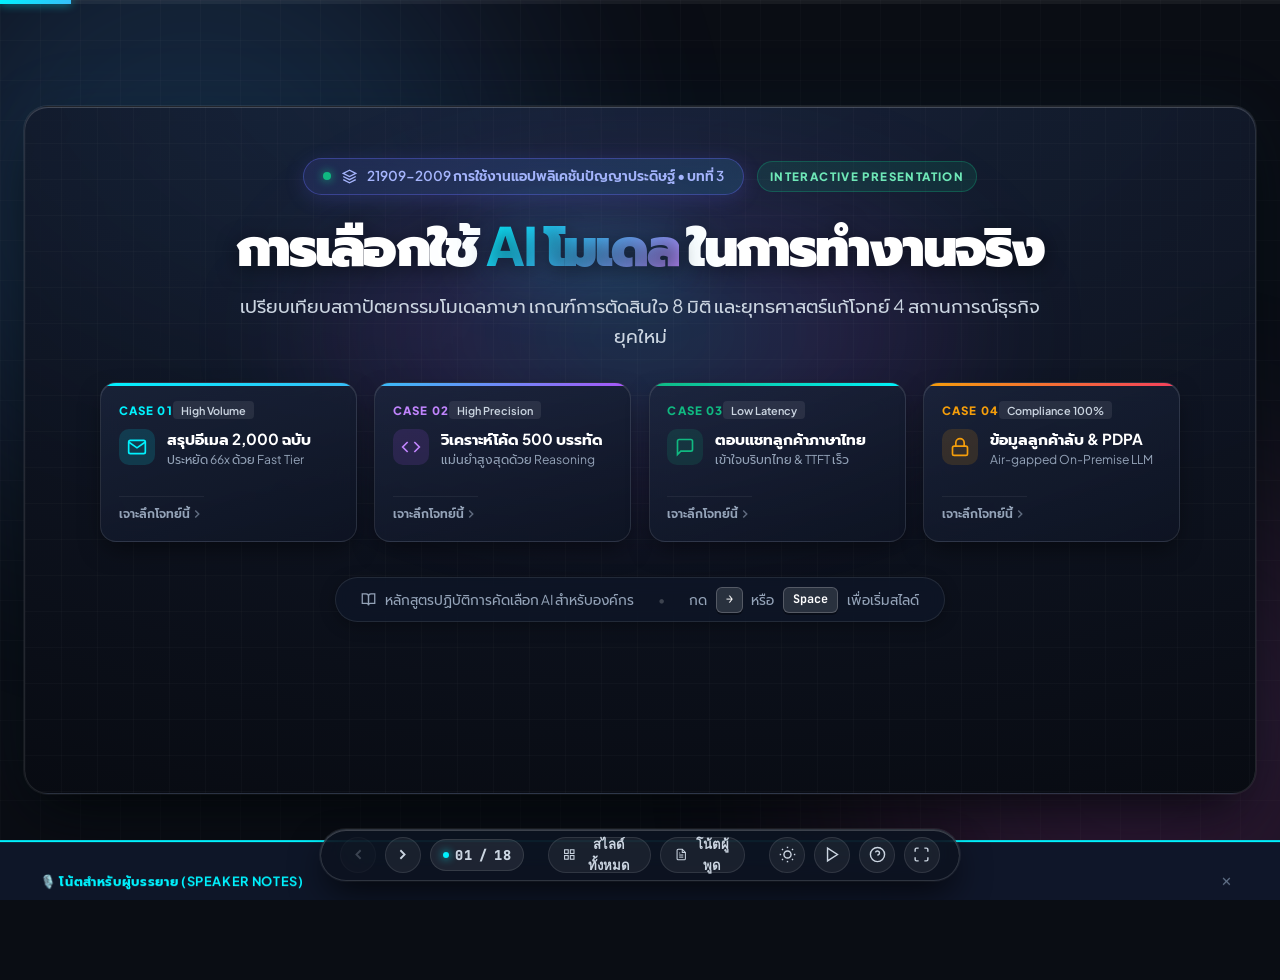
==== commit ba580582: "Update presentation_single_file.html" ====
--- a/presentation_single_file.html
+++ b/presentation_single_file.html
@@ -1,4 +1,4 @@
-﻿<!DOCTYPE html>
+<!DOCTYPE html>
 <html lang="th">
 <head>
   <meta charset="UTF-8">
@@ -191,28 +191,46 @@
   max-width: var(--slide-max-width);
   height: min(100%, calc((100vw - 3.5rem) * 9 / 16));
   aspect-ratio: var(--slide-aspect-ratio);
-  background: var(--bg-surface);
-  border: 1px solid var(--border-color);
-  border-radius: 20px;
-  box-shadow: var(--shadow-lg), 0 0 0 1px rgba(255, 255, 255, 0.05);
+  background: radial-gradient(130% 120% at 50% -10%, rgba(30, 45, 74, 0.7) 0%, rgba(13, 18, 30, 0.98) 65%, #080b12 100%);
+  border: 1px solid rgba(255, 255, 255, 0.1);
+  border-radius: 24px;
+  box-shadow: 
+    0 25px 60px -15px rgba(0, 0, 0, 0.85),
+    0 0 0 1px rgba(255, 255, 255, 0.08),
+    inset 0 1px 0 rgba(255, 255, 255, 0.18),
+    0 0 80px rgba(56, 189, 248, 0.06);
   overflow: hidden;
   display: flex;
   flex-direction: column;
+}
+
+/* Subtle inner grid inside slide wrapper */
+.slides-wrapper::after {
+  content: '';
+  position: absolute;
+  inset: 0;
+  background-image: 
+    linear-gradient(to right, rgba(255, 255, 255, 0.018) 1px, transparent 1px),
+    linear-gradient(to bottom, rgba(255, 255, 255, 0.018) 1px, transparent 1px);
+  background-size: 36px 36px;
+  pointer-events: none;
+  z-index: 1;
 }
 
 /* Slide Base Style */
 .slide {
   position: absolute;
   inset: 0;
-  padding: 3rem 4rem 4.5rem;
+  padding: 2.8rem 3.8rem 4.8rem;
   display: flex;
   flex-direction: column;
   opacity: 0;
   visibility: hidden;
-  transform: translateX(50px) scale(0.98);
+  transform: translateX(45px) scale(0.98);
   transition: opacity var(--trans-slide), transform var(--trans-slide), visibility var(--trans-slide);
   overflow-y: auto;
   overflow-x: hidden;
+  z-index: 2;
 }
 
 .slide::-webkit-scrollbar {
@@ -233,12 +251,71 @@
 .slide.prev {
   opacity: 0;
   visibility: hidden;
-  transform: translateX(-50px) scale(0.98);
+  transform: translateX(-45px) scale(0.98);
+}
+
+/* Kinetic Entrance Animations */
+.slide.active .slide-header {
+  animation: slideFadeInUp 0.45s cubic-bezier(0.16, 1, 0.3, 1) both;
+}
+
+.slide.active .slide-body > * {
+  animation: slideFadeInUp 0.5s cubic-bezier(0.16, 1, 0.3, 1) 0.08s both;
+}
+
+.slide.active .challenge-card:nth-child(1),
+.slide.active .tier-card:nth-child(1),
+.slide.active .criteria-card:nth-child(1),
+.slide.active .takeaway-card:nth-child(1) {
+  animation: cardStaggerIn 0.45s cubic-bezier(0.16, 1, 0.3, 1) 0.1s both;
+}
+.slide.active .challenge-card:nth-child(2),
+.slide.active .tier-card:nth-child(2),
+.slide.active .criteria-card:nth-child(2),
+.slide.active .takeaway-card:nth-child(2) {
+  animation: cardStaggerIn 0.45s cubic-bezier(0.16, 1, 0.3, 1) 0.16s both;
+}
+.slide.active .challenge-card:nth-child(3),
+.slide.active .tier-card:nth-child(3),
+.slide.active .criteria-card:nth-child(3),
+.slide.active .takeaway-card:nth-child(3) {
+  animation: cardStaggerIn 0.45s cubic-bezier(0.16, 1, 0.3, 1) 0.22s both;
+}
+.slide.active .challenge-card:nth-child(4),
+.slide.active .criteria-card:nth-child(4),
+.slide.active .takeaway-card:nth-child(4) {
+  animation: cardStaggerIn 0.45s cubic-bezier(0.16, 1, 0.3, 1) 0.28s both;
+}
+.slide.active .criteria-card:nth-child(5) { animation: cardStaggerIn 0.45s cubic-bezier(0.16, 1, 0.3, 1) 0.32s both; }
+.slide.active .criteria-card:nth-child(6) { animation: cardStaggerIn 0.45s cubic-bezier(0.16, 1, 0.3, 1) 0.36s both; }
+.slide.active .criteria-card:nth-child(7) { animation: cardStaggerIn 0.45s cubic-bezier(0.16, 1, 0.3, 1) 0.40s both; }
+.slide.active .criteria-card:nth-child(8) { animation: cardStaggerIn 0.45s cubic-bezier(0.16, 1, 0.3, 1) 0.44s both; }
+
+@keyframes slideFadeInUp {
+  0% {
+    opacity: 0;
+    transform: translateY(20px);
+  }
+  100% {
+    opacity: 1;
+    transform: translateY(0);
+  }
+}
+
+@keyframes cardStaggerIn {
+  0% {
+    opacity: 0;
+    transform: translateY(24px) scale(0.97);
+  }
+  100% {
+    opacity: 1;
+    transform: translateY(0) scale(1);
+  }
 }
 
 /* Slide Header & Titles */
 .slide-header {
-  margin-bottom: 2rem;
+  margin-bottom: 1.8rem;
   display: flex;
   align-items: flex-start;
   justify-content: space-between;
@@ -251,37 +328,40 @@
   display: inline-flex;
   align-items: center;
   gap: 0.5rem;
-  padding: 0.35rem 0.85rem;
-  background: rgba(56, 189, 248, 0.1);
-  border: 1px solid rgba(56, 189, 248, 0.25);
+  padding: 0.35rem 0.95rem;
+  background: rgba(56, 189, 248, 0.12);
+  border: 1px solid rgba(56, 189, 248, 0.3);
   border-radius: 9999px;
   color: var(--accent-cyan);
   font-size: 0.78rem;
-  font-weight: 600;
-  letter-spacing: 0.05em;
+  font-weight: 700;
+  letter-spacing: 0.08em;
   text-transform: uppercase;
   margin-bottom: 0.6rem;
+  box-shadow: 0 0 15px rgba(56, 189, 248, 0.15);
 }
 
 .slide-title {
-  font-size: 2.1rem;
+  font-size: 2.15rem;
   font-weight: 800;
-  letter-spacing: -0.02em;
+  letter-spacing: -0.025em;
   color: #ffffff;
   line-height: 1.25;
 }
 
 .slide-title .gradient-text {
-  background: var(--grad-cyan-blue);
+  background: linear-gradient(135deg, #00f2fe 0%, #38bdf8 50%, #c084fc 100%);
   -webkit-background-clip: text;
   -webkit-text-fill-color: transparent;
+  filter: drop-shadow(0 0 20px rgba(56, 189, 248, 0.3));
 }
 
 .slide-subtitle {
-  font-size: 1rem;
+  font-size: 1.02rem;
   color: var(--text-muted);
   margin-top: 0.4rem;
   font-weight: 400;
+  line-height: 1.5;
 }
 
 .slide-body {
@@ -294,112 +374,339 @@
 }
 
 /* ==========================================================================
-   Slide 1: Hero / Title Slide
+   Slide 1: Hero / Title Slide (Executive Grade)
    ========================================================================== */
 .slide-hero {
   justify-content: center;
   align-items: center;
   text-align: center;
-  padding: 4rem;
+  padding: 3.2rem 3.5rem;
+  position: relative;
+}
+
+/* Ambient halo glow behind hero title */
+.hero-ambient-glow {
+  position: absolute;
+  top: 40%;
+  left: 50%;
+  transform: translate(-50%, -50%);
+  width: 750px;
+  height: 380px;
+  background: radial-gradient(ellipse, rgba(56, 189, 248, 0.18) 0%, rgba(168, 85, 247, 0.12) 40%, transparent 75%);
+  filter: blur(50px);
+  pointer-events: none;
+  z-index: 0;
+}
+
+.hero-badge-wrap {
+  display: flex;
+  align-items: center;
+  gap: 0.8rem;
+  margin-bottom: 1.2rem;
+  position: relative;
+  z-index: 2;
 }
 
 .hero-pill-badge {
   display: inline-flex;
   align-items: center;
-  gap: 0.6rem;
-  padding: 0.5rem 1.2rem;
-  background: rgba(99, 102, 241, 0.12);
-  border: 1px solid rgba(99, 102, 241, 0.3);
+  gap: 0.65rem;
+  padding: 0.45rem 1.2rem;
+  background: linear-gradient(135deg, rgba(99, 102, 241, 0.15) 0%, rgba(56, 189, 248, 0.15) 100%);
+  border: 1px solid rgba(99, 102, 241, 0.4);
   border-radius: 9999px;
-  color: #818cf8;
+  color: #a5b4fc;
   font-size: 0.85rem;
   font-weight: 600;
-  margin-bottom: 1.5rem;
-  backdrop-filter: blur(8px);
+  backdrop-filter: blur(12px);
+  box-shadow: 0 4px 20px rgba(99, 102, 241, 0.2);
+}
+
+.live-pulse-dot {
+  width: 8px;
+  height: 8px;
+  border-radius: 50%;
+  background: var(--accent-emerald);
+  box-shadow: 0 0 10px var(--accent-emerald);
+  animation: livePulse 2s infinite ease-in-out;
+}
+
+@keyframes livePulse {
+  0%, 100% {
+    transform: scale(1);
+    opacity: 1;
+  }
+  50% {
+    transform: scale(1.35);
+    opacity: 0.5;
+  }
+}
+
+.hero-live-tag {
+  font-size: 0.72rem;
+  font-weight: 800;
+  letter-spacing: 0.12em;
+  padding: 0.35rem 0.75rem;
+  border-radius: 9999px;
+  background: rgba(16, 185, 129, 0.12);
+  border: 1px solid rgba(16, 185, 129, 0.3);
+  color: #6ee7b7;
+  text-transform: uppercase;
 }
 
 .hero-title {
-  font-size: 3.2rem;
+  font-size: 3.3rem;
   font-weight: 900;
-  line-height: 1.18;
-  letter-spacing: -0.03em;
-  margin-bottom: 1.2rem;
-  max-width: 950px;
+  line-height: 1.16;
+  letter-spacing: -0.035em;
+  margin-bottom: 1rem;
+  max-width: 980px;
+  color: #ffffff;
+  position: relative;
+  z-index: 2;
+  text-shadow: 0 4px 20px rgba(0, 0, 0, 0.5);
+}
+
+.hero-title-gradient {
+  background: linear-gradient(135deg, #00f2fe 0%, #38bdf8 45%, #c084fc 100%);
+  -webkit-background-clip: text;
+  -webkit-text-fill-color: transparent;
+  filter: drop-shadow(0 0 35px rgba(56, 189, 248, 0.4));
 }
 
 .hero-subtitle {
-  font-size: 1.25rem;
-  color: var(--text-muted);
-  max-width: 780px;
-  margin-bottom: 2.5rem;
+  font-size: 1.15rem;
+  color: #cbd5e1;
+  max-width: 820px;
+  margin-bottom: 2rem;
   line-height: 1.6;
-}
-
+  font-weight: 400;
+  position: relative;
+  z-index: 2;
+}
+
+/* 4 Scenario Interactive Showcase Cards */
 .hero-scenarios-strip {
-  display: flex;
-  flex-wrap: wrap;
-  justify-content: center;
-  gap: 1rem;
-  margin-bottom: 3rem;
-  max-width: 900px;
+  display: grid;
+  grid-template-columns: repeat(4, 1fr);
+  gap: 1.1rem;
+  width: 100%;
+  max-width: 1080px;
+  margin-bottom: 2.2rem;
+  position: relative;
+  z-index: 2;
 }
 
 .hero-scenario-chip {
   display: flex;
-  align-items: center;
-  gap: 0.6rem;
-  padding: 0.65rem 1.25rem;
-  background: var(--bg-card);
-  border: 1px solid var(--border-color);
-  border-radius: 12px;
+  flex-direction: column;
+  justify-content: space-between;
+  padding: 1.15rem 1.1rem;
+  background: linear-gradient(160deg, rgba(28, 38, 62, 0.75) 0%, rgba(14, 20, 35, 0.9) 100%);
+  border: 1px solid rgba(255, 255, 255, 0.1);
+  border-radius: 16px;
   font-family: inherit;
-  font-size: 0.9rem;
-  font-weight: 600;
   color: var(--text-main);
-  box-shadow: var(--shadow-sm);
-  transition: all var(--trans-fast);
+  box-shadow: 
+    0 10px 25px -5px rgba(0, 0, 0, 0.5),
+    inset 0 1px 0 rgba(255, 255, 255, 0.14);
+  backdrop-filter: blur(12px);
+  transition: transform 0.25s cubic-bezier(0.16, 1, 0.3, 1), box-shadow 0.25s ease, border-color 0.25s ease;
   cursor: pointer;
   text-decoration: none;
   outline: none;
-}
+  text-align: left;
+  position: relative;
+  overflow: hidden;
+  height: 160px;
+}
+
+.hero-scenario-chip::before {
+  content: '';
+  position: absolute;
+  top: 0;
+  left: 0;
+  right: 0;
+  height: 3px;
+  transition: height 0.25s ease;
+}
+
+.hero-scenario-chip.chip-email::before { background: var(--grad-cyan-blue); }
+.hero-scenario-chip.chip-code::before { background: var(--grad-blue-purple); }
+.hero-scenario-chip.chip-thai::before { background: var(--grad-emerald-cyan); }
+.hero-scenario-chip.chip-secret::before { background: var(--grad-amber-rose); }
 
 .hero-scenario-chip:hover {
-  transform: translateY(-3px);
-  border-color: var(--accent-cyan);
-  box-shadow: var(--shadow-md), 0 0 20px rgba(56, 189, 248, 0.25);
-  background: var(--bg-card-hover);
+  transform: translateY(-6px);
+}
+
+.hero-scenario-chip:hover::before {
+  height: 4px;
+}
+
+.hero-scenario-chip.chip-email:hover {
+  border-color: rgba(0, 242, 254, 0.5);
+  box-shadow: 0 16px 35px -5px rgba(0, 0, 0, 0.6), 0 0 25px rgba(0, 242, 254, 0.25);
+}
+
+.hero-scenario-chip.chip-code:hover {
+  border-color: rgba(168, 85, 247, 0.5);
+  box-shadow: 0 16px 35px -5px rgba(0, 0, 0, 0.6), 0 0 25px rgba(168, 85, 247, 0.25);
+}
+
+.hero-scenario-chip.chip-thai:hover {
+  border-color: rgba(16, 185, 129, 0.5);
+  box-shadow: 0 16px 35px -5px rgba(0, 0, 0, 0.6), 0 0 25px rgba(16, 185, 129, 0.25);
+}
+
+.hero-scenario-chip.chip-secret:hover {
+  border-color: rgba(245, 158, 11, 0.5);
+  box-shadow: 0 16px 35px -5px rgba(0, 0, 0, 0.6), 0 0 25px rgba(245, 158, 11, 0.25);
 }
 
 .hero-scenario-chip:active {
-  transform: translateY(-1px) scale(0.98);
-}
-
-.hero-scenario-chip svg {
-  width: 18px;
-  height: 18px;
-  color: var(--accent-cyan);
+  transform: translateY(-2px) scale(0.99);
+}
+
+.chip-header {
+  display: flex;
+  align-items: center;
+  justify-content: space-between;
+  margin-bottom: 0.6rem;
+}
+
+.chip-case-tag {
+  font-size: 0.72rem;
+  font-weight: 800;
+  letter-spacing: 0.1em;
+  text-transform: uppercase;
+}
+
+.chip-email .chip-case-tag { color: var(--accent-cyan); }
+.chip-code .chip-case-tag { color: #c084fc; }
+.chip-thai .chip-case-tag { color: var(--accent-emerald); }
+.chip-secret .chip-case-tag { color: var(--accent-amber); }
+
+.chip-subtag {
+  font-size: 0.68rem;
+  font-weight: 600;
+  padding: 0.15rem 0.5rem;
+  border-radius: 4px;
+  background: rgba(255, 255, 255, 0.08);
+  color: #cbd5e1;
+}
+
+.chip-main {
+  display: flex;
+  align-items: flex-start;
+  gap: 0.75rem;
+  margin-bottom: 0.5rem;
+}
+
+.chip-icon-box {
+  width: 36px;
+  height: 36px;
+  border-radius: 10px;
+  display: flex;
+  align-items: center;
+  justify-content: center;
   flex-shrink: 0;
 }
 
-.hero-scenario-chip .chip-arrow {
+.chip-email .chip-icon-box { background: rgba(0, 242, 254, 0.14); color: var(--accent-cyan); }
+.chip-code .chip-icon-box { background: rgba(168, 85, 247, 0.14); color: #c084fc; }
+.chip-thai .chip-icon-box { background: rgba(16, 185, 129, 0.14); color: var(--accent-emerald); }
+.chip-secret .chip-icon-box { background: rgba(245, 158, 11, 0.14); color: var(--accent-amber); }
+
+.chip-icon-box svg {
+  width: 20px;
+  height: 20px;
+}
+
+.chip-text-wrap {
+  display: flex;
+  flex-direction: column;
+}
+
+.chip-title {
+  font-size: 0.95rem;
+  font-weight: 700;
+  color: #ffffff;
+  line-height: 1.3;
+}
+
+.chip-desc {
+  font-size: 0.76rem;
+  color: var(--text-muted);
+  margin-top: 0.15rem;
+}
+
+.chip-footer {
+  display: flex;
+  align-items: center;
+  justify-content: space-between;
+  font-size: 0.76rem;
+  font-weight: 600;
+  color: var(--text-muted);
+  border-top: 1px solid rgba(255, 255, 255, 0.06);
+  padding-top: 0.5rem;
+  margin-top: auto;
+  transition: color 0.2s ease;
+}
+
+.hero-scenario-chip:hover .chip-footer {
+  color: #ffffff;
+}
+
+.chip-arrow {
   width: 14px;
   height: 14px;
-  opacity: 0.5;
-  transition: transform var(--trans-fast), opacity var(--trans-fast);
-  margin-left: 0.2rem;
+  opacity: 0.6;
+  transition: transform 0.25s ease, opacity 0.25s ease;
 }
 
 .hero-scenario-chip:hover .chip-arrow {
   opacity: 1;
-  transform: translateX(3px);
+  transform: translateX(4px);
 }
 
 .hero-meta {
-  display: flex;
+  display: inline-flex;
   align-items: center;
-  gap: 2rem;
+  gap: 1.5rem;
+  padding: 0.55rem 1.6rem;
+  background: rgba(15, 23, 42, 0.65);
+  border: 1px solid rgba(255, 255, 255, 0.09);
+  border-radius: 9999px;
   font-size: 0.85rem;
-  color: var(--text-dim);
+  color: #94a3b8;
+  backdrop-filter: blur(10px);
+  box-shadow: 0 4px 16px rgba(0, 0, 0, 0.3);
+  position: relative;
+  z-index: 2;
+}
+
+.hero-meta-item {
+  display: flex;
+  align-items: center;
+  gap: 0.55rem;
+}
+
+.hero-meta-divider {
+  color: rgba(255, 255, 255, 0.2);
+}
+
+.hero-meta kbd {
+  display: inline-block;
+  padding: 0.18rem 0.55rem;
+  background: rgba(255, 255, 255, 0.12);
+  border: 1px solid rgba(255, 255, 255, 0.2);
+  border-radius: 6px;
+  box-shadow: 0 2px 0 rgba(0, 0, 0, 0.35);
+  font-family: var(--font-mono);
+  font-size: 0.74rem;
+  font-weight: 700;
+  color: #ffffff;
 }
 
 /* ==========================================================================
@@ -408,52 +715,65 @@
 .dilemma-grid {
   display: grid;
   grid-template-columns: 1fr 1fr;
-  gap: 2rem;
+  gap: 1.8rem;
   align-items: stretch;
+  height: 100%;
 }
 
 .dilemma-card {
-  background: var(--bg-card);
-  border: 1px solid var(--border-color);
-  border-radius: 16px;
-  padding: 2rem;
+  background: linear-gradient(160deg, rgba(28, 38, 62, 0.7) 0%, rgba(14, 20, 35, 0.88) 100%);
+  border: 1px solid rgba(255, 255, 255, 0.1);
+  border-radius: 18px;
+  padding: 2rem 2.2rem;
   display: flex;
   flex-direction: column;
   justify-content: space-between;
+  box-shadow: 0 10px 30px -8px rgba(0, 0, 0, 0.5), inset 0 1px 0 rgba(255, 255, 255, 0.12);
+  backdrop-filter: blur(12px);
 }
 
 .dilemma-quote-box {
-  background: linear-gradient(145deg, rgba(30, 41, 59, 0.7), rgba(15, 23, 42, 0.9));
+  background: linear-gradient(145deg, rgba(30, 41, 67, 0.8) 0%, rgba(15, 23, 42, 0.95) 100%);
   border-left: 4px solid var(--accent-cyan);
-  padding: 1.5rem 1.8rem;
+  box-shadow: 0 0 25px rgba(0, 242, 254, 0.12);
+  padding: 1.4rem 1.6rem;
   border-radius: 0 14px 14px 0;
-  margin: 1rem 0;
-  font-size: 1.15rem;
+  margin: 1.2rem 0;
+  font-size: 1.1rem;
   font-weight: 500;
-  color: #e2e8f0;
+  color: #f1f5f9;
   font-style: italic;
+  line-height: 1.55;
 }
 
 .risk-list {
   display: flex;
   flex-direction: column;
-  gap: 1rem;
+  gap: 0.9rem;
 }
 
 .risk-item {
   display: flex;
   align-items: flex-start;
   gap: 1rem;
-  padding: 0.85rem 1rem;
-  background: rgba(244, 63, 94, 0.08);
-  border: 1px solid rgba(244, 63, 94, 0.2);
-  border-radius: 12px;
+  padding: 0.95rem 1.1rem;
+  background: linear-gradient(135deg, rgba(244, 63, 94, 0.08) 0%, rgba(244, 63, 94, 0.03) 100%);
+  border: 1px solid rgba(244, 63, 94, 0.22);
+  border-radius: 14px;
+  transition: all var(--trans-fast);
+}
+
+.risk-item:hover {
+  border-color: rgba(244, 63, 94, 0.45);
+  box-shadow: 0 4px 15px rgba(244, 63, 94, 0.15);
+  transform: translateX(3px);
 }
 
 .risk-item .risk-icon {
   color: var(--accent-rose);
-  font-size: 1.25rem;
+  font-size: 1.3rem;
   flex-shrink: 0;
+  margin-top: 0.1rem;
 }
 
 /* ==========================================================================
@@ -462,20 +782,22 @@
 .challenges-grid {
   display: grid;
   grid-template-columns: repeat(4, 1fr);
-  gap: 1.25rem;
+  gap: 1.2rem;
   height: 100%;
 }
 
 .challenge-card {
-  background: var(--bg-card);
-  border: 1px solid var(--border-color);
-  border-radius: 16px;
+  background: linear-gradient(160deg, rgba(28, 38, 62, 0.75) 0%, rgba(14, 20, 35, 0.92) 100%);
+  border: 1px solid rgba(255, 255, 255, 0.1);
+  border-radius: 18px;
   padding: 1.6rem 1.4rem;
   display: flex;
   flex-direction: column;
   position: relative;
   overflow: hidden;
-  transition: all var(--trans-normal);
+  box-shadow: 0 10px 25px -5px rgba(0, 0, 0, 0.5), inset 0 1px 0 rgba(255, 255, 255, 0.12);
+  backdrop-filter: blur(12px);
+  transition: transform 0.25s cubic-bezier(0.16, 1, 0.3, 1), box-shadow 0.25s ease, border-color 0.25s ease;
   cursor: pointer;
 }
 
@@ -485,7 +807,8 @@
   top: 0;
   left: 0;
   right: 0;
-  height: 4px;
+  height: 3.5px;
+  transition: height 0.25s ease;
 }
 
 .challenge-card.c-email::before { background: var(--grad-cyan-blue); }
@@ -495,39 +818,62 @@
 
 .challenge-card:hover {
   transform: translateY(-6px);
-  border-color: var(--border-hover);
-  box-shadow: var(--shadow-md);
+}
+
+.challenge-card:hover::before {
+  height: 5px;
+}
+
+.challenge-card.c-email:hover {
+  border-color: rgba(0, 242, 254, 0.45);
+  box-shadow: 0 16px 35px -5px rgba(0, 0, 0, 0.6), 0 0 25px rgba(0, 242, 254, 0.25);
+}
+
+.challenge-card.c-code:hover {
+  border-color: rgba(168, 85, 247, 0.45);
+  box-shadow: 0 16px 35px -5px rgba(0, 0, 0, 0.6), 0 0 25px rgba(168, 85, 247, 0.25);
+}
+
+.challenge-card.c-thai:hover {
+  border-color: rgba(16, 185, 129, 0.45);
+  box-shadow: 0 16px 35px -5px rgba(0, 0, 0, 0.6), 0 0 25px rgba(16, 185, 129, 0.25);
+}
+
+.challenge-card.c-secret:hover {
+  border-color: rgba(245, 158, 11, 0.45);
+  box-shadow: 0 16px 35px -5px rgba(0, 0, 0, 0.6), 0 0 25px rgba(245, 158, 11, 0.25);
 }
 
 .challenge-icon-box {
   width: 48px;
   height: 48px;
-  border-radius: 12px;
+  border-radius: 14px;
   display: flex;
   align-items: center;
   justify-content: center;
-  margin-bottom: 1.2rem;
-}
-
-.c-email .challenge-icon-box { background: rgba(56, 189, 248, 0.15); color: var(--accent-cyan); }
-.c-code .challenge-icon-box { background: rgba(168, 85, 247, 0.15); color: var(--accent-purple); }
-.c-thai .challenge-icon-box { background: rgba(16, 185, 129, 0.15); color: var(--accent-emerald); }
-.c-secret .challenge-icon-box { background: rgba(245, 158, 11, 0.15); color: var(--accent-amber); }
+  margin-bottom: 1.1rem;
+  box-shadow: 0 4px 15px rgba(0, 0, 0, 0.25);
+}
+
+.c-email .challenge-icon-box { background: rgba(56, 189, 248, 0.18); color: var(--accent-cyan); }
+.c-code .challenge-icon-box { background: rgba(168, 85, 247, 0.18); color: #c084fc; }
+.c-thai .challenge-icon-box { background: rgba(16, 185, 129, 0.18); color: var(--accent-emerald); }
+.c-secret .challenge-icon-box { background: rgba(245, 158, 11, 0.18); color: var(--accent-amber); }
 
 .challenge-num {
-  font-size: 0.75rem;
-  font-weight: 700;
+  font-size: 0.72rem;
+  font-weight: 800;
   letter-spacing: 0.1em;
   color: var(--text-dim);
   text-transform: uppercase;
-  margin-bottom: 0.3rem;
+  margin-bottom: 0.35rem;
 }
 
 .challenge-title {
-  font-size: 1.2rem;
-  font-weight: 700;
+  font-size: 1.22rem;
+  font-weight: 800;
   color: #ffffff;
-  margin-bottom: 0.8rem;
+  margin-bottom: 0.75rem;
   line-height: 1.35;
 }
 
@@ -549,9 +895,10 @@
   font-size: 0.72rem;
   padding: 0.25rem 0.6rem;
   border-radius: 6px;
-  background: rgba(255, 255, 255, 0.05);
+  background: rgba(255, 255, 255, 0.06);
+  border: 1px solid rgba(255, 255, 255, 0.08);
   color: #cbd5e1;
-  font-weight: 500;
+  font-weight: 600;
 }
 
 /* ==========================================================================
@@ -559,11 +906,12 @@
    ========================================================================== */
 .table-container {
   width: 100%;
-  background: var(--bg-card);
-  border: 1px solid var(--border-color);
-  border-radius: 16px;
+  background: linear-gradient(160deg, rgba(28, 38, 62, 0.7) 0%, rgba(14, 20, 35, 0.9) 100%);
+  border: 1px solid rgba(255, 255, 255, 0.1);
+  border-radius: 18px;
   overflow: hidden;
-  box-shadow: var(--shadow-sm);
+  box-shadow: 0 10px 30px -8px rgba(0, 0, 0, 0.5), inset 0 1px 0 rgba(255, 255, 255, 0.12);
+  backdrop-filter: blur(12px);
 }
 
 .presentation-table {
@@ -574,20 +922,21 @@
 }
 
 .presentation-table th {
-  background: rgba(15, 23, 42, 0.95);
-  color: var(--text-muted);
-  font-weight: 600;
-  padding: 1rem 1.4rem;
-  border-bottom: 1px solid var(--border-color);
+  background: linear-gradient(180deg, rgba(24, 34, 56, 0.95) 0%, rgba(14, 20, 35, 0.98) 100%);
+  color: #cbd5e1;
+  font-weight: 700;
+  padding: 1.1rem 1.4rem;
+  border-bottom: 1px solid rgba(255, 255, 255, 0.1);
   text-transform: uppercase;
   font-size: 0.78rem;
-  letter-spacing: 0.05em;
+  letter-spacing: 0.06em;
 }
 
 .presentation-table td {
-  padding: 0.95rem 1.4rem;
-  border-bottom: 1px solid rgba(255, 255, 255, 0.04);
+  padding: 1rem 1.4rem;
+  border-bottom: 1px solid rgba(255, 255, 255, 0.05);
   color: #cbd5e1;
+  line-height: 1.45;
 }
 
 .presentation-table tr:last-child td {
@@ -595,7 +944,7 @@
 }
 
 .presentation-table tr:hover td {
-  background: rgba(255, 255, 255, 0.02);
+  background: rgba(255, 255, 255, 0.035);
 }
 
 .provider-cell {
@@ -607,10 +956,11 @@
 }
 
 .provider-badge {
-  padding: 0.2rem 0.55rem;
+  padding: 0.25rem 0.65rem;
   border-radius: 6px;
   font-size: 0.75rem;
-  font-weight: 600;
+  font-weight: 700;
+  letter-spacing: 0.02em;
 }
 
 /* ==========================================================================
@@ -619,37 +969,48 @@
 .vs-grid {
   display: grid;
   grid-template-columns: 1fr 1fr;
-  gap: 2rem;
+  gap: 1.8rem;
+  height: 100%;
 }
 
 .vs-card {
-  background: var(--bg-card);
-  border: 1px solid var(--border-color);
-  border-radius: 16px;
-  padding: 2rem;
+  background: linear-gradient(160deg, rgba(28, 38, 62, 0.75) 0%, rgba(14, 20, 35, 0.9) 100%);
+  border: 1px solid rgba(255, 255, 255, 0.1);
+  border-radius: 18px;
+  padding: 2.2rem;
   display: flex;
   flex-direction: column;
   position: relative;
+  overflow: hidden;
+  box-shadow: 0 10px 30px -8px rgba(0, 0, 0, 0.5), inset 0 1px 0 rgba(255, 255, 255, 0.12);
+  backdrop-filter: blur(12px);
+  transition: transform var(--trans-fast);
+}
+
+.vs-card:hover {
+  transform: translateY(-4px);
 }
 
 .vs-card.closed {
   border-top: 4px solid var(--accent-blue);
+  box-shadow: 0 12px 35px -8px rgba(0, 0, 0, 0.5), 0 0 25px rgba(56, 189, 248, 0.1);
 }
 
 .vs-card.open {
   border-top: 4px solid var(--accent-emerald);
+  box-shadow: 0 12px 35px -8px rgba(0, 0, 0, 0.5), 0 0 25px rgba(16, 185, 129, 0.1);
 }
 
 .vs-card-header {
   display: flex;
   align-items: center;
   justify-content: space-between;
-  margin-bottom: 1.5rem;
+  margin-bottom: 1.2rem;
 }
 
 .vs-card-title {
-  font-size: 1.4rem;
-  font-weight: 700;
+  font-size: 1.45rem;
+  font-weight: 800;
   color: #ffffff;
 }
 
@@ -657,26 +1018,27 @@
   font-size: 0.92rem;
   color: var(--text-muted);
   margin-bottom: 1.5rem;
-  line-height: 1.5;
+  line-height: 1.55;
 }
 
 .feature-list {
   display: flex;
   flex-direction: column;
+  gap: 0.85rem;
+  margin-bottom: 1.5rem;
+}
+
+.feature-item {
+  display: flex;
+  align-items: flex-start;
   gap: 0.8rem;
-  margin-bottom: 1.5rem;
-}
-
-.feature-item {
-  display: flex;
-  align-items: flex-start;
-  gap: 0.75rem;
-  font-size: 0.88rem;
+  font-size: 0.9rem;
   color: #cbd5e1;
-}
-
-.feature-item.pro svg { color: var(--accent-emerald); }
-.feature-item.con svg { color: var(--accent-rose); }
+  line-height: 1.45;
+}
+
+.feature-item.pro svg { color: var(--accent-emerald); flex-shrink: 0; margin-top: 0.15rem; }
+.feature-item.con svg { color: var(--accent-rose); flex-shrink: 0; margin-top: 0.15rem; }
 
 /* ==========================================================================
    Slide 6: 3-Tier Strategy
@@ -684,76 +1046,96 @@
 .tiers-container {
   display: grid;
   grid-template-columns: repeat(3, 1fr);
-  gap: 1.5rem;
+  gap: 1.4rem;
   margin-bottom: 1.5rem;
 }
 
 .tier-card {
-  background: var(--bg-card);
-  border: 1px solid var(--border-color);
-  border-radius: 16px;
-  padding: 1.8rem 1.5rem;
+  background: linear-gradient(160deg, rgba(28, 38, 62, 0.75) 0%, rgba(14, 20, 35, 0.92) 100%);
+  border: 1px solid rgba(255, 255, 255, 0.1);
+  border-radius: 18px;
+  padding: 1.8rem 1.6rem;
   display: flex;
   flex-direction: column;
   position: relative;
-  transition: transform var(--trans-normal);
+  overflow: hidden;
+  box-shadow: 0 10px 25px -5px rgba(0, 0, 0, 0.5), inset 0 1px 0 rgba(255, 255, 255, 0.12);
+  backdrop-filter: blur(12px);
+  transition: transform 0.25s cubic-bezier(0.16, 1, 0.3, 1), box-shadow 0.25s ease, border-color 0.25s ease;
 }
 
 .tier-card:hover {
-  transform: translateY(-4px);
-  border-color: var(--border-hover);
+  transform: translateY(-5px);
+}
+
+.tier-flagship:hover {
+  border-color: rgba(168, 85, 247, 0.5);
+  box-shadow: 0 16px 35px -5px rgba(0, 0, 0, 0.6), 0 0 25px rgba(168, 85, 247, 0.25);
+}
+
+.tier-balanced:hover {
+  border-color: rgba(56, 189, 248, 0.5);
+  box-shadow: 0 16px 35px -5px rgba(0, 0, 0, 0.6), 0 0 25px rgba(56, 189, 248, 0.25);
+}
+
+.tier-fast:hover {
+  border-color: rgba(16, 185, 129, 0.5);
+  box-shadow: 0 16px 35px -5px rgba(0, 0, 0, 0.6), 0 0 25px rgba(16, 185, 129, 0.25);
 }
 
 .tier-badge {
   display: inline-block;
   align-self: flex-start;
-  padding: 0.3rem 0.8rem;
+  padding: 0.35rem 0.85rem;
   border-radius: 9999px;
-  font-size: 0.78rem;
-  font-weight: 700;
+  font-size: 0.76rem;
+  font-weight: 800;
+  letter-spacing: 0.05em;
   margin-bottom: 1rem;
 }
 
-.tier-flagship .tier-badge { background: rgba(244, 63, 94, 0.15); color: var(--accent-rose); border: 1px solid rgba(244, 63, 94, 0.3); }
-.tier-balanced .tier-badge { background: rgba(56, 189, 248, 0.15); color: var(--accent-blue); border: 1px solid rgba(56, 189, 248, 0.3); }
-.tier-fast .tier-badge { background: rgba(16, 185, 129, 0.15); color: var(--accent-emerald); border: 1px solid rgba(16, 185, 129, 0.3); }
+.tier-flagship .tier-badge { background: rgba(244, 63, 94, 0.15); color: #fda4af; border: 1px solid rgba(244, 63, 94, 0.35); }
+.tier-balanced .tier-badge { background: rgba(56, 189, 248, 0.15); color: #7dd3fc; border: 1px solid rgba(56, 189, 248, 0.35); }
+.tier-fast .tier-badge { background: rgba(16, 185, 129, 0.15); color: #6ee7b7; border: 1px solid rgba(16, 185, 129, 0.35); }
 
 .tier-name {
-  font-size: 1.35rem;
+  font-size: 1.4rem;
   font-weight: 800;
   color: #ffffff;
-  margin-bottom: 0.6rem;
+  margin-bottom: 0.5rem;
 }
 
 .tier-target {
-  font-size: 0.9rem;
+  font-size: 0.88rem;
   color: var(--text-muted);
-  margin-bottom: 1.2rem;
-  line-height: 1.4;
+  margin-bottom: 1.1rem;
+  line-height: 1.45;
 }
 
 .tier-metric-box {
-  background: rgba(0, 0, 0, 0.25);
-  border-radius: 10px;
-  padding: 0.85rem;
-  margin-bottom: 1rem;
-  font-size: 0.82rem;
+  background: rgba(0, 0, 0, 0.3);
+  border: 1px solid rgba(255, 255, 255, 0.06);
+  border-radius: 12px;
+  padding: 0.9rem 1rem;
+  margin-bottom: 1.1rem;
+  font-size: 0.84rem;
 }
 
 .tier-metric-row {
   display: flex;
   justify-content: space-between;
-  margin-bottom: 0.4rem;
+  margin-bottom: 0.45rem;
 }
 .tier-metric-row:last-child { margin-bottom: 0; }
-.tier-metric-row .label { color: var(--text-dim); }
-.tier-metric-row .val { font-weight: 600; color: #ffffff; }
+.tier-metric-row .label { color: #94a3b8; }
+.tier-metric-row .val { font-weight: 700; color: #ffffff; }
 
 .golden-rule-banner {
-  background: linear-gradient(90deg, rgba(56, 189, 248, 0.1), rgba(168, 85, 247, 0.1));
-  border: 1px solid rgba(56, 189, 248, 0.3);
-  border-radius: 12px;
-  padding: 1.1rem 1.6rem;
+  background: linear-gradient(135deg, rgba(30, 41, 67, 0.9) 0%, rgba(20, 28, 48, 0.95) 100%);
+  border: 1px solid rgba(56, 189, 248, 0.35);
+  box-shadow: 0 10px 30px -5px rgba(0, 0, 0, 0.5), 0 0 30px rgba(56, 189, 248, 0.15);
+  border-radius: 16px;
+  padding: 1.2rem 1.8rem;
   display: flex;
   align-items: center;
   justify-content: space-between;
@@ -761,8 +1143,8 @@
 }
 
 .golden-rule-text {
-  font-size: 1.05rem;
-  font-weight: 600;
+  font-size: 1.1rem;
+  font-weight: 700;
   color: #ffffff;
 }
 
@@ -770,9 +1152,10 @@
   display: flex;
   align-items: center;
   gap: 0.6rem;
-  font-size: 1.4rem;
-  font-weight: 800;
+  font-size: 1.45rem;
+  font-weight: 900;
   color: var(--accent-emerald);
+  text-shadow: 0 0 20px rgba(16, 185, 129, 0.4);
 }
 
 /* ==========================================================================
@@ -781,43 +1164,46 @@
 .arch-grid {
   display: grid;
   grid-template-columns: 1.1fr 0.9fr;
-  gap: 2rem;
+  gap: 1.8rem;
   align-items: center;
 }
 
 .arch-steps-container {
   display: flex;
   flex-direction: column;
-  gap: 0.8rem;
+  gap: 0.75rem;
 }
 
 .arch-step-item {
   display: flex;
   align-items: center;
   gap: 1.2rem;
-  background: var(--bg-card);
-  border: 1px solid var(--border-color);
-  border-radius: 12px;
-  padding: 0.9rem 1.2rem;
+  background: linear-gradient(160deg, rgba(28, 38, 62, 0.7) 0%, rgba(14, 20, 35, 0.85) 100%);
+  border: 1px solid rgba(255, 255, 255, 0.09);
+  border-radius: 14px;
+  padding: 0.85rem 1.2rem;
   transition: all var(--trans-fast);
 }
 
 .arch-step-item:hover {
   border-color: var(--accent-cyan);
-  background: rgba(56, 189, 248, 0.05);
+  background: rgba(56, 189, 248, 0.08);
+  transform: translateX(4px);
 }
 
 .arch-step-num {
   width: 32px;
   height: 32px;
-  border-radius: 8px;
-  background: rgba(56, 189, 248, 0.15);
+  border-radius: 10px;
+  background: linear-gradient(135deg, rgba(56, 189, 248, 0.25), rgba(99, 102, 241, 0.25));
+  border: 1px solid rgba(56, 189, 248, 0.4);
   color: var(--accent-cyan);
   display: flex;
   align-items: center;
   justify-content: center;
-  font-weight: 700;
-  font-size: 0.85rem;
+  font-weight: 800;
+  font-size: 0.88rem;
+  flex-shrink: 0;
 }
 
 .arch-step-content h4 {
@@ -832,13 +1218,14 @@
 }
 
 .tokenizer-demo-box {
-  background: var(--bg-card);
-  border: 1px solid var(--border-color);
-  border-radius: 16px;
+  background: linear-gradient(160deg, rgba(28, 38, 62, 0.75) 0%, rgba(14, 20, 35, 0.9) 100%);
+  border: 1px solid rgba(255, 255, 255, 0.1);
+  border-radius: 18px;
   padding: 1.8rem;
   display: flex;
   flex-direction: column;
   gap: 1.2rem;
+  box-shadow: 0 10px 30px -8px rgba(0, 0, 0, 0.5);
 }
 
 .token-visual-compare {
@@ -848,16 +1235,17 @@
 }
 
 .token-row {
-  background: rgba(0, 0, 0, 0.3);
-  border-radius: 10px;
-  padding: 1rem;
+  background: rgba(0, 0, 0, 0.35);
+  border: 1px solid rgba(255, 255, 255, 0.06);
+  border-radius: 12px;
+  padding: 1.1rem;
 }
 
 .token-label {
-  font-size: 0.8rem;
-  font-weight: 600;
-  color: var(--text-dim);
-  margin-bottom: 0.5rem;
+  font-size: 0.82rem;
+  font-weight: 700;
+  color: #cbd5e1;
+  margin-bottom: 0.6rem;
   display: flex;
   justify-content: space-between;
 }
@@ -865,11 +1253,11 @@
 .token-chips {
   display: flex;
   flex-wrap: wrap;
-  gap: 0.35rem;
+  gap: 0.4rem;
 }
 
 .t-chip {
-  padding: 0.25rem 0.55rem;
+  padding: 0.25rem 0.6rem;
   border-radius: 6px;
   font-size: 0.82rem;
   font-family: var(--font-mono);
@@ -885,43 +1273,47 @@
 .tech-duo-grid {
   display: grid;
   grid-template-columns: 1fr 1fr;
-  gap: 2rem;
+  gap: 1.8rem;
+  height: 100%;
 }
 
 .tech-duo-card {
-  background: var(--bg-card);
-  border: 1px solid var(--border-color);
-  border-radius: 16px;
-  padding: 2rem;
+  background: linear-gradient(160deg, rgba(28, 38, 62, 0.75) 0%, rgba(14, 20, 35, 0.9) 100%);
+  border: 1px solid rgba(255, 255, 255, 0.1);
+  border-radius: 18px;
+  padding: 2.2rem;
   display: flex;
   flex-direction: column;
+  box-shadow: 0 10px 30px -8px rgba(0, 0, 0, 0.5), inset 0 1px 0 rgba(255, 255, 255, 0.12);
+  backdrop-filter: blur(12px);
 }
 
 .tech-duo-title {
   display: flex;
   align-items: center;
   gap: 0.75rem;
-  font-size: 1.3rem;
-  font-weight: 700;
+  font-size: 1.35rem;
+  font-weight: 800;
   color: #ffffff;
   margin-bottom: 0.8rem;
 }
 
 .tech-duo-desc {
-  font-size: 0.9rem;
+  font-size: 0.92rem;
   color: var(--text-muted);
-  line-height: 1.5;
-  margin-bottom: 1.5rem;
+  line-height: 1.55;
+  margin-bottom: 1.4rem;
 }
 
 .moe-diagram {
-  background: rgba(0, 0, 0, 0.3);
-  border-radius: 12px;
+  background: rgba(0, 0, 0, 0.35);
+  border: 1px solid rgba(255, 255, 255, 0.06);
+  border-radius: 14px;
   padding: 1.2rem;
   display: flex;
   flex-direction: column;
   align-items: center;
-  gap: 0.8rem;
+  gap: 0.9rem;
   margin-bottom: 1.2rem;
 }
 
@@ -934,20 +1326,21 @@
 
 .expert-node {
   background: rgba(255, 255, 255, 0.05);
-  border: 1px solid var(--border-color);
-  border-radius: 8px;
-  padding: 0.6rem;
+  border: 1px solid rgba(255, 255, 255, 0.08);
+  border-radius: 10px;
+  padding: 0.7rem 0.5rem;
   text-align: center;
-  font-size: 0.75rem;
+  font-size: 0.76rem;
   color: var(--text-muted);
   transition: all var(--trans-fast);
 }
 
 .expert-node.active-expert {
-  background: rgba(16, 185, 129, 0.2);
+  background: rgba(16, 185, 129, 0.22);
   border-color: var(--accent-emerald);
   color: #6ee7b7;
-  font-weight: 700;
+  font-weight: 800;
+  box-shadow: 0 0 15px rgba(16, 185, 129, 0.25);
 }
 
 /* ==========================================================================
@@ -960,51 +1353,54 @@
 }
 
 .criteria-card {
-  background: var(--bg-card);
-  border: 1px solid var(--border-color);
-  border-radius: 14px;
-  padding: 1.3rem;
+  background: linear-gradient(160deg, rgba(28, 38, 62, 0.75) 0%, rgba(14, 20, 35, 0.9) 100%);
+  border: 1px solid rgba(255, 255, 255, 0.09);
+  border-radius: 16px;
+  padding: 1.3rem 1.2rem;
   display: flex;
   flex-direction: column;
-  transition: all var(--trans-fast);
+  transition: transform 0.25s cubic-bezier(0.16, 1, 0.3, 1), border-color 0.25s ease, box-shadow 0.25s ease;
+  box-shadow: 0 8px 20px -5px rgba(0, 0, 0, 0.4);
 }
 
 .criteria-card:hover {
-  transform: translateY(-3px);
+  transform: translateY(-4px);
   border-color: var(--accent-cyan);
+  box-shadow: 0 12px 30px -5px rgba(0, 0, 0, 0.5), 0 0 20px rgba(0, 242, 254, 0.2);
 }
 
 .criteria-header {
   display: flex;
   align-items: center;
-  gap: 0.6rem;
-  margin-bottom: 0.6rem;
+  gap: 0.7rem;
+  margin-bottom: 0.65rem;
 }
 
 .criteria-num {
-  width: 24px;
-  height: 24px;
-  border-radius: 6px;
+  width: 28px;
+  height: 28px;
+  border-radius: 8px;
   background: var(--grad-cyan-blue);
   color: var(--text-inverse);
   display: flex;
   align-items: center;
   justify-content: center;
-  font-size: 0.75rem;
+  font-size: 0.8rem;
   font-weight: 800;
   flex-shrink: 0;
+  box-shadow: 0 2px 10px rgba(0, 242, 254, 0.3);
 }
 
 .criteria-title {
-  font-size: 0.95rem;
+  font-size: 0.98rem;
   font-weight: 700;
   color: #ffffff;
 }
 
 .criteria-detail {
-  font-size: 0.82rem;
+  font-size: 0.84rem;
   color: var(--text-muted);
-  line-height: 1.45;
+  line-height: 1.5;
 }
 
 /* ==========================================================================
@@ -1013,85 +1409,95 @@
 .solution-layout {
   display: grid;
   grid-template-columns: 1fr 1fr;
-  gap: 2rem;
+  gap: 1.8rem;
   height: 100%;
   align-items: stretch;
 }
 
 .solution-left-card {
-  background: var(--bg-card);
-  border: 1px solid var(--border-color);
-  border-radius: 18px;
+  background: linear-gradient(160deg, rgba(28, 38, 62, 0.75) 0%, rgba(14, 20, 35, 0.92) 100%);
+  border: 1px solid rgba(255, 255, 255, 0.1);
+  border-radius: 20px;
   padding: 2.2rem;
   display: flex;
   flex-direction: column;
   justify-content: space-between;
+  box-shadow: 0 10px 30px -8px rgba(0, 0, 0, 0.5), inset 0 1px 0 rgba(255, 255, 255, 0.12);
+  backdrop-filter: blur(12px);
 }
 
 .solution-right-card {
-  background: rgba(18, 24, 38, 0.85);
-  border: 1px solid var(--border-color);
-  border-radius: 18px;
+  background: linear-gradient(160deg, rgba(24, 34, 56, 0.8) 0%, rgba(12, 16, 28, 0.95) 100%);
+  border: 1px solid rgba(255, 255, 255, 0.1);
+  border-radius: 20px;
   padding: 2.2rem;
   display: flex;
   flex-direction: column;
   justify-content: space-between;
+  box-shadow: 0 10px 30px -8px rgba(0, 0, 0, 0.5), inset 0 1px 0 rgba(255, 255, 255, 0.12);
+  backdrop-filter: blur(12px);
 }
 
 .challenge-problem-box {
-  background: rgba(244, 63, 94, 0.08);
+  background: linear-gradient(135deg, rgba(244, 63, 94, 0.1) 0%, rgba(244, 63, 94, 0.04) 100%);
   border-left: 4px solid var(--accent-rose);
-  padding: 1rem 1.25rem;
-  border-radius: 0 10px 10px 0;
-  margin-bottom: 1.5rem;
+  padding: 1.1rem 1.3rem;
+  border-radius: 0 12px 12px 0;
+  margin-bottom: 1.4rem;
   font-size: 0.92rem;
   color: #fda4af;
+  line-height: 1.5;
+  box-shadow: 0 4px 15px rgba(244, 63, 94, 0.1);
 }
 
 .winner-recommendation-box {
-  background: linear-gradient(135deg, rgba(16, 185, 129, 0.12), rgba(6, 78, 59, 0.2));
-  border: 1px solid rgba(16, 185, 129, 0.35);
-  border-radius: 14px;
-  padding: 1.4rem;
-  margin-bottom: 1.5rem;
+  background: linear-gradient(135deg, rgba(16, 185, 129, 0.14), rgba(6, 78, 59, 0.25));
+  border: 1px solid rgba(16, 185, 129, 0.4);
+  box-shadow: 0 8px 25px rgba(16, 185, 129, 0.15);
+  border-radius: 16px;
+  padding: 1.5rem;
+  margin-bottom: 1.4rem;
 }
 
 .winner-header {
   display: flex;
   align-items: center;
   justify-content: space-between;
-  margin-bottom: 0.5rem;
+  margin-bottom: 0.6rem;
 }
 
 .winner-badge {
   background: var(--accent-emerald);
   color: #022c22;
-  font-size: 0.72rem;
+  font-size: 0.74rem;
   font-weight: 800;
-  padding: 0.2rem 0.6rem;
-  border-radius: 4px;
-  letter-spacing: 0.05em;
+  padding: 0.25rem 0.65rem;
+  border-radius: 6px;
+  letter-spacing: 0.06em;
   text-transform: uppercase;
+  box-shadow: 0 0 12px rgba(16, 185, 129, 0.4);
 }
 
 .winner-model-name {
-  font-size: 1.45rem;
-  font-weight: 800;
+  font-size: 1.5rem;
+  font-weight: 900;
   color: #ffffff;
+  letter-spacing: -0.01em;
 }
 
 .solution-criteria-checks {
   display: flex;
   flex-direction: column;
-  gap: 0.75rem;
+  gap: 0.8rem;
 }
 
 .crit-check-item {
   display: flex;
   align-items: flex-start;
-  gap: 0.75rem;
-  font-size: 0.88rem;
+  gap: 0.8rem;
+  font-size: 0.9rem;
   color: #cbd5e1;
+  line-height: 1.45;
 }
 
 .crit-check-item svg {
@@ -1101,43 +1507,49 @@
 }
 
 .cost-comparison-visual {
-  background: rgba(0, 0, 0, 0.3);
-  border-radius: 14px;
-  padding: 1.2rem;
+  background: rgba(0, 0, 0, 0.35);
+  border: 1px solid rgba(255, 255, 255, 0.06);
+  border-radius: 16px;
+  padding: 1.4rem;
   display: flex;
   flex-direction: column;
-  gap: 1rem;
+  gap: 1.1rem;
 }
 
 .cost-bar-row {
   display: flex;
   flex-direction: column;
-  gap: 0.35rem;
+  gap: 0.45rem;
 }
 
 .cost-bar-header {
   display: flex;
   justify-content: space-between;
-  font-size: 0.82rem;
+  font-size: 0.85rem;
+  color: #cbd5e1;
+  font-weight: 600;
 }
 
 .cost-bar-track {
   width: 100%;
-  height: 20px;
-  background: rgba(255, 255, 255, 0.05);
-  border-radius: 6px;
+  height: 22px;
+  background: rgba(255, 255, 255, 0.06);
+  border-radius: 8px;
   overflow: hidden;
+  box-shadow: inset 0 1px 3px rgba(0,0,0,0.4);
 }
 
 .cost-bar-fill {
   height: 100%;
-  border-radius: 6px;
-  transition: width 1s cubic-bezier(0.16, 1, 0.3, 1);
-}
-
-.cost-bar-fill.bar-flagship { background: var(--grad-amber-rose); width: 100%; }
-.cost-bar-fill.bar-balanced { background: var(--grad-cyan-blue); width: 20%; }
-.cost-bar-fill.bar-fast { background: var(--grad-emerald-cyan); width: 1.5%; }
+  border-radius: 8px;
+  width: 0;
+  transition: width 1.2s cubic-bezier(0.16, 1, 0.3, 1);
+}
+
+/* Animate bar widths on active slide */
+.slide.active .cost-bar-fill.bar-flagship { background: var(--grad-amber-rose); width: 100%; box-shadow: 0 0 15px rgba(244, 63, 94, 0.4); }
+.slide.active .cost-bar-fill.bar-balanced { background: var(--grad-cyan-blue); width: 20%; box-shadow: 0 0 15px rgba(56, 189, 248, 0.4); }
+.slide.active .cost-bar-fill.bar-fast { background: var(--grad-emerald-cyan); width: 4.5%; min-width: 28px; box-shadow: 0 0 15px rgba(16, 185, 129, 0.5); }
 
 /* ==========================================================================
    Slide 16: Interactive Simulator & Live Calculator
@@ -1145,74 +1557,77 @@
 .simulator-wrapper {
   display: grid;
   grid-template-columns: 1fr 1fr;
-  gap: 2rem;
+  gap: 1.8rem;
   height: 100%;
 }
 
 .sim-control-panel {
-  background: var(--bg-card);
-  border: 1px solid var(--border-color);
-  border-radius: 16px;
+  background: linear-gradient(160deg, rgba(28, 38, 62, 0.75) 0%, rgba(14, 20, 35, 0.9) 100%);
+  border: 1px solid rgba(255, 255, 255, 0.1);
+  border-radius: 18px;
   padding: 2rem;
   display: flex;
   flex-direction: column;
-  gap: 1.4rem;
+  gap: 1.5rem;
+  box-shadow: 0 10px 30px -8px rgba(0, 0, 0, 0.5), inset 0 1px 0 rgba(255, 255, 255, 0.12);
+  backdrop-filter: blur(12px);
 }
 
 .sim-group-label {
   font-size: 0.85rem;
-  font-weight: 700;
-  color: var(--text-dim);
+  font-weight: 800;
+  color: var(--accent-cyan);
   text-transform: uppercase;
-  letter-spacing: 0.05em;
-  margin-bottom: 0.5rem;
+  letter-spacing: 0.06em;
+  margin-bottom: 0.6rem;
 }
 
 .sim-btn-grid {
   display: grid;
   grid-template-columns: 1fr 1fr;
-  gap: 0.6rem;
+  gap: 0.7rem;
 }
 
 .sim-scenario-btn {
-  padding: 0.75rem 1rem;
-  background: rgba(255, 255, 255, 0.04);
-  border: 1px solid var(--border-color);
-  border-radius: 10px;
+  padding: 0.85rem 1rem;
+  background: rgba(255, 255, 255, 0.05);
+  border: 1px solid rgba(255, 255, 255, 0.1);
+  border-radius: 12px;
   color: #e2e8f0;
   font-family: var(--font-sans);
-  font-size: 0.85rem;
+  font-size: 0.88rem;
   font-weight: 600;
   cursor: pointer;
-  transition: all var(--trans-fast);
+  transition: all 0.2s ease;
   text-align: left;
   display: flex;
   align-items: center;
-  gap: 0.6rem;
+  gap: 0.65rem;
 }
 
 .sim-scenario-btn:hover {
-  background: rgba(255, 255, 255, 0.08);
+  background: rgba(255, 255, 255, 0.1);
   border-color: var(--accent-cyan);
+  transform: translateY(-2px);
 }
 
 .sim-scenario-btn.active {
-  background: rgba(56, 189, 248, 0.15);
+  background: linear-gradient(135deg, rgba(56, 189, 248, 0.2) 0%, rgba(99, 102, 241, 0.2) 100%);
   border-color: var(--accent-cyan);
   color: #ffffff;
-  box-shadow: 0 0 15px rgba(56, 189, 248, 0.2);
+  box-shadow: 0 0 20px rgba(56, 189, 248, 0.3);
 }
 
 .sim-slider-row {
   display: flex;
   flex-direction: column;
-  gap: 0.5rem;
+  gap: 0.6rem;
 }
 
 .sim-slider-header {
   display: flex;
   justify-content: space-between;
-  font-size: 0.85rem;
+  font-size: 0.88rem;
   color: #cbd5e1;
 }
 
@@ -1220,28 +1635,34 @@
   width: 100%;
   accent-color: var(--accent-cyan);
   cursor: pointer;
+  height: 6px;
+  background: rgba(255, 255, 255, 0.1);
+  border-radius: 3px;
 }
 
 .sim-result-panel {
-  background: var(--bg-card);
-  border: 1px solid var(--border-color);
-  border-radius: 16px;
+  background: linear-gradient(160deg, rgba(28, 38, 62, 0.75) 0%, rgba(14, 20, 35, 0.9) 100%);
+  border: 1px solid rgba(255, 255, 255, 0.1);
+  border-radius: 18px;
   padding: 2rem;
   display: flex;
   flex-direction: column;
   justify-content: space-between;
+  box-shadow: 0 10px 30px -8px rgba(0, 0, 0, 0.5), inset 0 1px 0 rgba(255, 255, 255, 0.12);
+  backdrop-filter: blur(12px);
 }
 
 .sim-rec-box {
   background: rgba(0, 0, 0, 0.35);
-  border: 1px solid rgba(56, 189, 248, 0.3);
-  border-radius: 12px;
+  border: 1px solid rgba(56, 189, 248, 0.35);
+  box-shadow: 0 0 25px rgba(56, 189, 248, 0.12);
+  border-radius: 14px;
   padding: 1.4rem;
 }
 
 .sim-rec-title {
-  font-size: 1.4rem;
-  font-weight: 800;
+  font-size: 1.45rem;
+  font-weight: 900;
   color: var(--accent-cyan);
   margin-bottom: 0.5rem;
 }
@@ -1259,9 +1680,9 @@
 }
 
 .sim-cost-table td {
-  padding: 0.5rem 0;
-  font-size: 0.85rem;
-  border-bottom: 1px solid rgba(255, 255, 255, 0.05);
+  padding: 0.55rem 0;
+  font-size: 0.88rem;
+  border-bottom: 1px solid rgba(255, 255, 255, 0.06);
 }
 
 .sim-cost-table tr:last-child td { border-bottom: none; }
@@ -1273,59 +1694,61 @@
 .benchmark-layout {
   display: grid;
   grid-template-columns: 1fr 1fr;
-  gap: 2rem;
+  gap: 1.8rem;
 }
 
 .traps-list {
   display: flex;
   flex-direction: column;
-  gap: 0.75rem;
+  gap: 0.8rem;
 }
 
 .trap-item {
   display: flex;
   align-items: flex-start;
   gap: 0.9rem;
-  padding: 0.85rem 1rem;
-  background: rgba(244, 63, 94, 0.06);
-  border: 1px solid rgba(244, 63, 94, 0.18);
-  border-radius: 10px;
+  padding: 0.85rem 1.1rem;
+  background: linear-gradient(135deg, rgba(244, 63, 94, 0.08) 0%, rgba(244, 63, 94, 0.03) 100%);
+  border: 1px solid rgba(244, 63, 94, 0.22);
+  border-radius: 12px;
 }
 
 .trap-badge {
-  font-size: 0.75rem;
-  font-weight: 700;
+  font-size: 0.74rem;
+  font-weight: 800;
   color: var(--accent-rose);
-  padding: 0.15rem 0.45rem;
-  background: rgba(244, 63, 94, 0.15);
-  border-radius: 4px;
+  padding: 0.2rem 0.5rem;
+  background: rgba(244, 63, 94, 0.18);
+  border-radius: 6px;
   flex-shrink: 0;
 }
 
 .five-prompt-test-box {
-  background: var(--bg-card);
-  border: 1px solid var(--border-color);
-  border-radius: 16px;
+  background: linear-gradient(160deg, rgba(28, 38, 62, 0.75) 0%, rgba(14, 20, 35, 0.9) 100%);
+  border: 1px solid rgba(255, 255, 255, 0.1);
+  border-radius: 18px;
   padding: 1.8rem;
   display: flex;
   flex-direction: column;
-  gap: 1rem;
+  gap: 0.9rem;
+  box-shadow: 0 10px 30px -8px rgba(0, 0, 0, 0.5);
 }
 
 .prompt-step-item {
   display: flex;
   align-items: center;
   gap: 1rem;
-  padding: 0.7rem 0.9rem;
-  background: rgba(255, 255, 255, 0.03);
-  border-radius: 8px;
+  padding: 0.75rem 1rem;
+  background: rgba(255, 255, 255, 0.04);
+  border: 1px solid rgba(255, 255, 255, 0.06);
+  border-radius: 10px;
   font-size: 0.88rem;
   color: #cbd5e1;
 }
 
 .step-num-pill {
-  width: 26px;
-  height: 26px;
+  width: 28px;
+  height: 28px;
   border-radius: 50%;
   background: var(--grad-emerald-cyan);
   color: #022c22;
@@ -1333,21 +1756,24 @@
   display: flex;
   align-items: center;
   justify-content: center;
-  font-size: 0.78rem;
+  font-size: 0.8rem;
   flex-shrink: 0;
+  box-shadow: 0 2px 10px rgba(16, 185, 129, 0.35);
 }
 
 /* ==========================================================================
    Slide 18: Summary & Decision Tree
    ========================================================================== */
 .decision-matrix-card {
-  background: var(--bg-card);
-  border: 1px solid var(--border-color);
-  border-radius: 16px;
-  padding: 2rem;
+  background: linear-gradient(160deg, rgba(28, 38, 62, 0.75) 0%, rgba(14, 20, 35, 0.9) 100%);
+  border: 1px solid rgba(255, 255, 255, 0.1);
+  border-radius: 20px;
+  padding: 2.2rem;
   display: flex;
   flex-direction: column;
-  gap: 1.5rem;
+  gap: 1.6rem;
+  box-shadow: 0 10px 30px -8px rgba(0, 0, 0, 0.5), inset 0 1px 0 rgba(255, 255, 255, 0.12);
+  backdrop-filter: blur(12px);
 }
 
 .summary-takeaways-grid {
@@ -1357,147 +1783,133 @@
 }
 
 .takeaway-card {
-  background: rgba(0, 0, 0, 0.25);
-  border-left: 3px solid var(--accent-cyan);
-  border-radius: 0 10px 10px 0;
-  padding: 1rem;
+  background: rgba(0, 0, 0, 0.3);
+  border: 1px solid rgba(255, 255, 255, 0.07);
+  border-left: 4px solid var(--accent-cyan);
+  border-radius: 0 14px 14px 0;
+  padding: 1.2rem 1.1rem;
   display: flex;
   flex-direction: column;
-  gap: 0.4rem;
+  gap: 0.45rem;
+  transition: transform var(--trans-fast);
+}
+
+.takeaway-card:hover {
+  transform: translateY(-3px);
+  background: rgba(0, 0, 0, 0.4);
 }
 
 .takeaway-card h4 {
-  font-size: 0.92rem;
+  font-size: 0.95rem;
   color: #ffffff;
-  font-weight: 700;
+  font-weight: 800;
 }
 
 .takeaway-card p {
-  font-size: 0.8rem;
+  font-size: 0.82rem;
   color: var(--text-muted);
-  line-height: 1.4;
+  line-height: 1.45;
 }
 
 /* ==========================================================================
-   Slide 19: Q&A Slide
-   ========================================================================== */
-.qa-wrapper {
-  text-align: center;
-  max-width: 850px;
-  margin: 0 auto;
-  display: flex;
-  flex-direction: column;
-  align-items: center;
-  gap: 2rem;
-}
-
-.qa-giant-title {
-  font-size: 4rem;
-  font-weight: 900;
-  background: var(--grad-cyan-blue);
-  -webkit-background-clip: text;
-  -webkit-text-fill-color: transparent;
-  line-height: 1;
-}
-
-.qa-questions-grid {
-  display: grid;
-  grid-template-columns: 1fr;
-  gap: 1rem;
-  width: 100%;
-  text-align: left;
-}
-
-.qa-card-prompt {
-  background: var(--bg-card);
-  border: 1px solid var(--border-color);
-  border-radius: 12px;
-  padding: 1.2rem 1.6rem;
-  display: flex;
-  align-items: center;
-  gap: 1.2rem;
-  font-size: 1rem;
-  color: #e2e8f0;
-}
-
-.qa-card-prompt svg {
-  color: var(--accent-cyan);
-  flex-shrink: 0;
-}
-
-/* ==========================================================================
-   Bottom Presentation Navigation Toolbar
+   Bottom Presentation Navigation Toolbar (Dynamic Island Dock)
    ========================================================================== */
 .presentation-toolbar {
   position: absolute;
-  bottom: 0;
-  left: 0;
-  right: 0;
-  height: 60px;
-  background: rgba(10, 13, 20, 0.85);
-  backdrop-filter: blur(12px);
-  border-top: 1px solid var(--border-color);
+  bottom: 1.2rem;
+  left: 50%;
+  transform: translateX(-50%);
+  height: 52px;
+  background: rgba(13, 18, 30, 0.85);
+  backdrop-filter: blur(24px) saturate(180%);
+  border: 1px solid rgba(255, 255, 255, 0.14);
+  border-radius: 9999px;
+  box-shadow: 
+    0 15px 35px -5px rgba(0, 0, 0, 0.7),
+    0 0 0 1px rgba(255, 255, 255, 0.08),
+    inset 0 1px 0 rgba(255, 255, 255, 0.2);
   display: flex;
   align-items: center;
   justify-content: space-between;
-  padding: 0 2rem;
+  padding: 0 1.2rem;
+  gap: 1.5rem;
   z-index: 50;
+  max-width: 92%;
 }
 
 .toolbar-left, .toolbar-right, .toolbar-center {
   display: flex;
   align-items: center;
-  gap: 0.75rem;
+  gap: 0.55rem;
 }
 
 .slide-counter {
   font-family: var(--font-mono);
-  font-size: 0.9rem;
-  font-weight: 700;
-  color: var(--text-muted);
+  font-size: 0.85rem;
+  font-weight: 800;
+  color: #cbd5e1;
   letter-spacing: 0.05em;
-  padding: 0.35rem 0.75rem;
-  background: rgba(255, 255, 255, 0.05);
-  border-radius: 8px;
+  padding: 0.3rem 0.75rem;
+  background: rgba(255, 255, 255, 0.08);
+  border: 1px solid rgba(255, 255, 255, 0.1);
+  border-radius: 9999px;
+  display: flex;
+  align-items: center;
+  gap: 0.4rem;
+}
+
+.slide-counter::before {
+  content: '';
+  width: 6px;
+  height: 6px;
+  border-radius: 50%;
+  background: var(--accent-cyan);
+  box-shadow: 0 0 8px var(--accent-cyan);
 }
 
 .nav-btn {
-  background: rgba(255, 255, 255, 0.05);
-  border: 1px solid var(--border-color);
+  background: rgba(255, 255, 255, 0.06);
+  border: 1px solid rgba(255, 255, 255, 0.1);
   color: #cbd5e1;
-  width: 38px;
-  height: 38px;
-  border-radius: 10px;
+  width: 36px;
+  height: 36px;
+  border-radius: 50%;
   display: flex;
   align-items: center;
   justify-content: center;
   cursor: pointer;
-  transition: all var(--trans-fast);
+  transition: all 0.2s ease;
 }
 
 .nav-btn:hover:not(:disabled) {
-  background: rgba(255, 255, 255, 0.12);
+  background: rgba(255, 255, 255, 0.16);
   border-color: var(--accent-cyan);
   color: #ffffff;
-  transform: translateY(-1px);
+  transform: translateY(-2px) scale(1.05);
+  box-shadow: 0 0 12px rgba(0, 242, 254, 0.3);
+}
+
+.nav-btn:active:not(:disabled) {
+  transform: translateY(0) scale(0.96);
 }
 
 .nav-btn:disabled {
-  opacity: 0.3;
+  opacity: 0.25;
   cursor: not-allowed;
 }
 
 .nav-btn-text {
   width: auto;
-  padding: 0 0.9rem;
+  border-radius: 9999px;
+  padding: 0 0.85rem;
   gap: 0.4rem;
-  font-size: 0.85rem;
-  font-weight: 600;
+  font-size: 0.82rem;
+  font-weight: 700;
 }
 
 .nav-btn svg {
-  width: 18px;
-  height: 18px;
+  width: 17px;
+  height: 17px;
 }
 
 /* ==========================================================================
@@ -1782,13 +2194,37 @@
   background: #ffffff;
   border-color: rgba(0, 0, 0, 0.1);
   color: #0f172a;
+  box-shadow: 0 4px 15px rgba(0, 0, 0, 0.05), inset 0 1px 0 rgba(255, 255, 255, 1);
+}
+
+[data-theme="light"] .hero-scenario-chip .chip-title {
+  color: #0f172a !important;
+}
+
+[data-theme="light"] .hero-scenario-chip .chip-desc {
+  color: #475569 !important;
+}
+
+[data-theme="light"] .hero-scenario-chip .chip-footer {
+  border-top-color: rgba(0, 0, 0, 0.06);
+  color: #64748b;
+}
+
+[data-theme="light"] .hero-scenario-chip .chip-subtag {
+  background: rgba(0, 0, 0, 0.05);
+  color: #475569;
 }
 
 [data-theme="light"] .hero-scenario-chip:hover {
-  background: #f8fafc;
-  border-color: #0284c7;
-  color: #0284c7;
-  box-shadow: 0 8px 24px rgba(2, 132, 199, 0.18);
+  background: #ffffff;
+  box-shadow: 0 12px 28px rgba(0, 0, 0, 0.09);
+}
+
+[data-theme="light"] .hero-meta {
+  background: rgba(255, 255, 255, 0.85);
+  border-color: rgba(0, 0, 0, 0.09);
+  color: #475569;
+  box-shadow: 0 4px 15px rgba(0, 0, 0, 0.05);
 }
 
 [data-theme="light"] .dilemma-card,
@@ -1919,8 +2355,9 @@
 }
 
 [data-theme="light"] .presentation-toolbar {
-  background: rgba(255, 255, 255, 0.94);
-  border-top-color: rgba(0, 0, 0, 0.08);
+  background: rgba(255, 255, 255, 0.92);
+  border-color: rgba(0, 0, 0, 0.12);
+  box-shadow: 0 15px 35px -5px rgba(0, 0, 0, 0.1), inset 0 1px 0 rgba(255, 255, 255, 1);
 }
 
 [data-theme="light"] .slide-counter {
@@ -2049,13 +2486,19 @@
            Slide 1: Title Slide (Hero)
            =================================================================== -->
       <section class="slide slide-hero active" id="slide-1" data-notes="ยินดีต้อนรับทุกท่านครับ วันนี้เราจะมาเจาะลึกการเลือกใช้โมเดล AI ในการทำงานจริง ผ่านหลักการสถาปัตยกรรมโมเดลภาษาและเกณฑ์ประเมิน 8 มิติ พร้อมหาคำตอบที่คุ้มค่าและปลอดภัยที่สุดให้กับ 4 สถานการณ์จริงยอดฮิต ได้แก่ การสรุปอีเมล 2,000 ฉบับ, การวิเคราะห์โค้ด 500 บรรทัด, การตอบแชทลูกค้าภาษาไทย และการจัดการข้อมูลลูกค้าลับครับ">
-        <div class="hero-pill-badge">
-          <svg width="16" height="16" viewBox="0 0 24 24" fill="none" stroke="currentColor" stroke-width="2"><path d="M12 2L2 7l10 5 10-5-10-5zM2 17l10 5 10-5M2 12l10 5 10-5"/></svg>
-          21909-2009 การใช้งานแอปพลิเคชันปัญญาประดิษฐ์ • บทที่ 3
+        <div class="hero-ambient-glow" aria-hidden="true"></div>
+        
+        <div class="hero-badge-wrap">
+          <div class="hero-pill-badge">
+            <span class="live-pulse-dot" aria-hidden="true"></span>
+            <svg width="15" height="15" viewBox="0 0 24 24" fill="none" stroke="currentColor" stroke-width="2.2"><path d="M12 2L2 7l10 5 10-5-10-5zM2 17l10 5 10-5M2 12l10 5 10-5"/></svg>
+            <span>21909-2009 การใช้งานแอปพลิเคชันปัญญาประดิษฐ์ • บทที่ 3</span>
+          </div>
+          <span class="hero-live-tag">INTERACTIVE PRESENTATION</span>
         </div>
         
         <h1 class="hero-title">
-          การเลือกใช้ <span class="gradient-text">AI โมเดล</span> ในการทำงานจริง
+          การเลือกใช้ <span class="gradient-text hero-title-gradient">AI โมเดล</span> ในการทำงานจริง
         </h1>
         
         <p class="hero-subtitle">
@@ -2063,32 +2506,106 @@
         </p>
 
         <div class="hero-scenarios-strip">
-          <button class="hero-scenario-chip" data-target-slide="11" title="คลิกเพื่อไปที่สไลด์: สรุปอีเมล 2,000 ฉบับ" aria-label="ไปที่สรุปอีเมล 2,000 ฉบับ">
-            <svg viewBox="0 0 24 24" fill="none" stroke="currentColor" stroke-width="2"><path d="M4 4h16c1.1 0 2 .9 2 2v12c0 1.1-.9 2-2 2H4c-1.1 0-2-.9-2-2V6c0-1.1.9-2 2-2z"/><polyline points="22,6 12,13 2,6"/></svg>
-            <span>สรุปอีเมล 2,000 ฉบับ</span>
-            <svg class="chip-arrow" viewBox="0 0 24 24" fill="none" stroke="currentColor" stroke-width="2.5"><polyline points="9 18 15 12 9 6"/></svg>
+          <!-- Scenario 1 -->
+          <button class="hero-scenario-chip chip-email" data-target-slide="11" title="คลิกเพื่อไปที่สไลด์: สรุปอีเมล 2,000 ฉบับ" aria-label="ไปที่สรุปอีเมล 2,000 ฉบับ">
+            <div class="chip-glow-overlay" aria-hidden="true"></div>
+            <div class="chip-header">
+              <span class="chip-case-tag">CASE 01</span>
+              <span class="chip-subtag">High Volume</span>
+            </div>
+            <div class="chip-main">
+              <div class="chip-icon-box">
+                <svg viewBox="0 0 24 24" fill="none" stroke="currentColor" stroke-width="2"><path d="M4 4h16c1.1 0 2 .9 2 2v12c0 1.1-.9 2-2 2H4c-1.1 0-2-.9-2-2V6c0-1.1.9-2 2-2z"/><polyline points="22,6 12,13 2,6"/></svg>
+              </div>
+              <div class="chip-text-wrap">
+                <span class="chip-title">สรุปอีเมล 2,000 ฉบับ</span>
+                <span class="chip-desc">ประหยัด 66x ด้วย Fast Tier</span>
+              </div>
+            </div>
+            <div class="chip-footer">
+              <span>เจาะลึกโจทย์นี้</span>
+              <svg class="chip-arrow" viewBox="0 0 24 24" fill="none" stroke="currentColor" stroke-width="2.5"><polyline points="9 18 15 12 9 6"/></svg>
+            </div>
           </button>
-          <button class="hero-scenario-chip" data-target-slide="12" title="คลิกเพื่อไปที่สไลด์: วิเคราะห์โค้ด 500 บรรทัด" aria-label="ไปที่วิเคราะห์โค้ด 500 บรรทัด">
-            <svg viewBox="0 0 24 24" fill="none" stroke="currentColor" stroke-width="2"><polyline points="16 18 22 12 16 6"/><polyline points="8 6 2 12 8 18"/></svg>
-            <span>วิเคราะห์โค้ด 500 บรรทัด</span>
-            <svg class="chip-arrow" viewBox="0 0 24 24" fill="none" stroke="currentColor" stroke-width="2.5"><polyline points="9 18 15 12 9 6"/></svg>
+
+          <!-- Scenario 2 -->
+          <button class="hero-scenario-chip chip-code" data-target-slide="12" title="คลิกเพื่อไปที่สไลด์: วิเคราะห์โค้ด 500 บรรทัด" aria-label="ไปที่วิเคราะห์โค้ด 500 บรรทัด">
+            <div class="chip-glow-overlay" aria-hidden="true"></div>
+            <div class="chip-header">
+              <span class="chip-case-tag">CASE 02</span>
+              <span class="chip-subtag">High Precision</span>
+            </div>
+            <div class="chip-main">
+              <div class="chip-icon-box">
+                <svg viewBox="0 0 24 24" fill="none" stroke="currentColor" stroke-width="2"><polyline points="16 18 22 12 16 6"/><polyline points="8 6 2 12 8 18"/></svg>
+              </div>
+              <div class="chip-text-wrap">
+                <span class="chip-title">วิเคราะห์โค้ด 500 บรรทัด</span>
+                <span class="chip-desc">แม่นยำสูงสุดด้วย Reasoning</span>
+              </div>
+            </div>
+            <div class="chip-footer">
+              <span>เจาะลึกโจทย์นี้</span>
+              <svg class="chip-arrow" viewBox="0 0 24 24" fill="none" stroke="currentColor" stroke-width="2.5"><polyline points="9 18 15 12 9 6"/></svg>
+            </div>
           </button>
-          <button class="hero-scenario-chip" data-target-slide="13" title="คลิกเพื่อไปที่สไลด์: ตอบแชทลูกค้าภาษาไทย" aria-label="ไปที่ตอบแชทลูกค้าภาษาไทย">
-            <svg viewBox="0 0 24 24" fill="none" stroke="currentColor" stroke-width="2"><path d="M21 15a2 2 0 0 1-2 2H7l-4 4V5a2 2 0 0 1 2-2h14a2 2 0 0 1 2 2z"/></svg>
-            <span>ตอบแชทลูกค้าภาษาไทย</span>
-            <svg class="chip-arrow" viewBox="0 0 24 24" fill="none" stroke="currentColor" stroke-width="2.5"><polyline points="9 18 15 12 9 6"/></svg>
+
+          <!-- Scenario 3 -->
+          <button class="hero-scenario-chip chip-thai" data-target-slide="13" title="คลิกเพื่อไปที่สไลด์: ตอบแชทลูกค้าภาษาไทย" aria-label="ไปที่ตอบแชทลูกค้าภาษาไทย">
+            <div class="chip-glow-overlay" aria-hidden="true"></div>
+            <div class="chip-header">
+              <span class="chip-case-tag">CASE 03</span>
+              <span class="chip-subtag">Low Latency</span>
+            </div>
+            <div class="chip-main">
+              <div class="chip-icon-box">
+                <svg viewBox="0 0 24 24" fill="none" stroke="currentColor" stroke-width="2"><path d="M21 15a2 2 0 0 1-2 2H7l-4 4V5a2 2 0 0 1 2-2h14a2 2 0 0 1 2 2z"/></svg>
+              </div>
+              <div class="chip-text-wrap">
+                <span class="chip-title">ตอบแชทลูกค้าภาษาไทย</span>
+                <span class="chip-desc">เข้าใจบริบทไทย & TTFT เร็ว</span>
+              </div>
+            </div>
+            <div class="chip-footer">
+              <span>เจาะลึกโจทย์นี้</span>
+              <svg class="chip-arrow" viewBox="0 0 24 24" fill="none" stroke="currentColor" stroke-width="2.5"><polyline points="9 18 15 12 9 6"/></svg>
+            </div>
           </button>
-          <button class="hero-scenario-chip" data-target-slide="14" title="คลิกเพื่อไปที่สไลด์: ข้อมูลลูกค้าลับ & PDPA" aria-label="ไปที่ข้อมูลลูกค้าลับ & PDPA">
-            <svg viewBox="0 0 24 24" fill="none" stroke="currentColor" stroke-width="2"><rect x="3" y="11" width="18" height="11" rx="2" ry="2"/><path d="M7 11V7a5 5 0 0 1 10 0v4"/></svg>
-            <span>ข้อมูลลูกค้าลับ & PDPA</span>
-            <svg class="chip-arrow" viewBox="0 0 24 24" fill="none" stroke="currentColor" stroke-width="2.5"><polyline points="9 18 15 12 9 6"/></svg>
+
+          <!-- Scenario 4 -->
+          <button class="hero-scenario-chip chip-secret" data-target-slide="14" title="คลิกเพื่อไปที่สไลด์: ข้อมูลลูกค้าลับ & PDPA" aria-label="ไปที่ข้อมูลลูกค้าลับ & PDPA">
+            <div class="chip-glow-overlay" aria-hidden="true"></div>
+            <div class="chip-header">
+              <span class="chip-case-tag">CASE 04</span>
+              <span class="chip-subtag">Compliance 100%</span>
+            </div>
+            <div class="chip-main">
+              <div class="chip-icon-box">
+                <svg viewBox="0 0 24 24" fill="none" stroke="currentColor" stroke-width="2"><rect x="3" y="11" width="18" height="11" rx="2" ry="2"/><path d="M7 11V7a5 5 0 0 1 10 0v4"/></svg>
+              </div>
+              <div class="chip-text-wrap">
+                <span class="chip-title">ข้อมูลลูกค้าลับ & PDPA</span>
+                <span class="chip-desc">Air-gapped On-Premise LLM</span>
+              </div>
+            </div>
+            <div class="chip-footer">
+              <span>เจาะลึกโจทย์นี้</span>
+              <svg class="chip-arrow" viewBox="0 0 24 24" fill="none" stroke="currentColor" stroke-width="2.5"><polyline points="9 18 15 12 9 6"/></svg>
+            </div>
           </button>
         </div>
 
         <div class="hero-meta">
-          <span>สไลด์นำเสนอ Interactive สำหรับห้องเรียนและการประชุม</span>
-          <span>•</span>
-          <span>กดลูกศร <kbd>→</kbd> หรือ <kbd>Space</kbd> เพื่อเริ่ม</span>
+          <div class="hero-meta-item">
+            <svg width="15" height="15" viewBox="0 0 24 24" fill="none" stroke="currentColor" stroke-width="2"><path d="M2 3h6a4 4 0 0 1 4 4v14a3 3 0 0 0-3-3H2z"/><path d="M22 3h-6a4 4 0 0 0-4 4v14a3 3 0 0 1 3-3h7z"/></svg>
+            <span>หลักสูตรปฏิบัติการคัดเลือก AI สำหรับองค์กร</span>
+          </div>
+          <span class="hero-meta-divider">•</span>
+          <div class="hero-meta-item">
+            <span>กด</span>
+            <kbd>→</kbd> หรือ <kbd>Space</kbd>
+            <span>เพื่อเริ่มสไลด์</span>
+          </div>
         </div>
       </section>
 
@@ -3944,7 +4461,7 @@
 
       const tr = document.createElement('tr');
       tr.innerHTML = `
-        <td style="color: #cbd5e1; font-weight: 600;">${model.name}</td>
+        <td class="sim-model-name" style="font-weight: 600;">${model.name}</td>
         <td class="val-col" style="color: ${model.tier === 'fast' ? 'var(--accent-emerald)' : model.tier === 'flagship' ? 'var(--accent-rose)' : 'var(--accent-blue)'}">
           $${costUSD < 0.01 ? costUSD.toFixed(4) : costUSD.toFixed(2)}
           <span style="font-size: 0.75rem; color: var(--text-dim); display: block;">≈ ฿${costTHB < 1 ? costTHB.toFixed(2) : Math.round(costTHB).toLocaleString()}</span>
